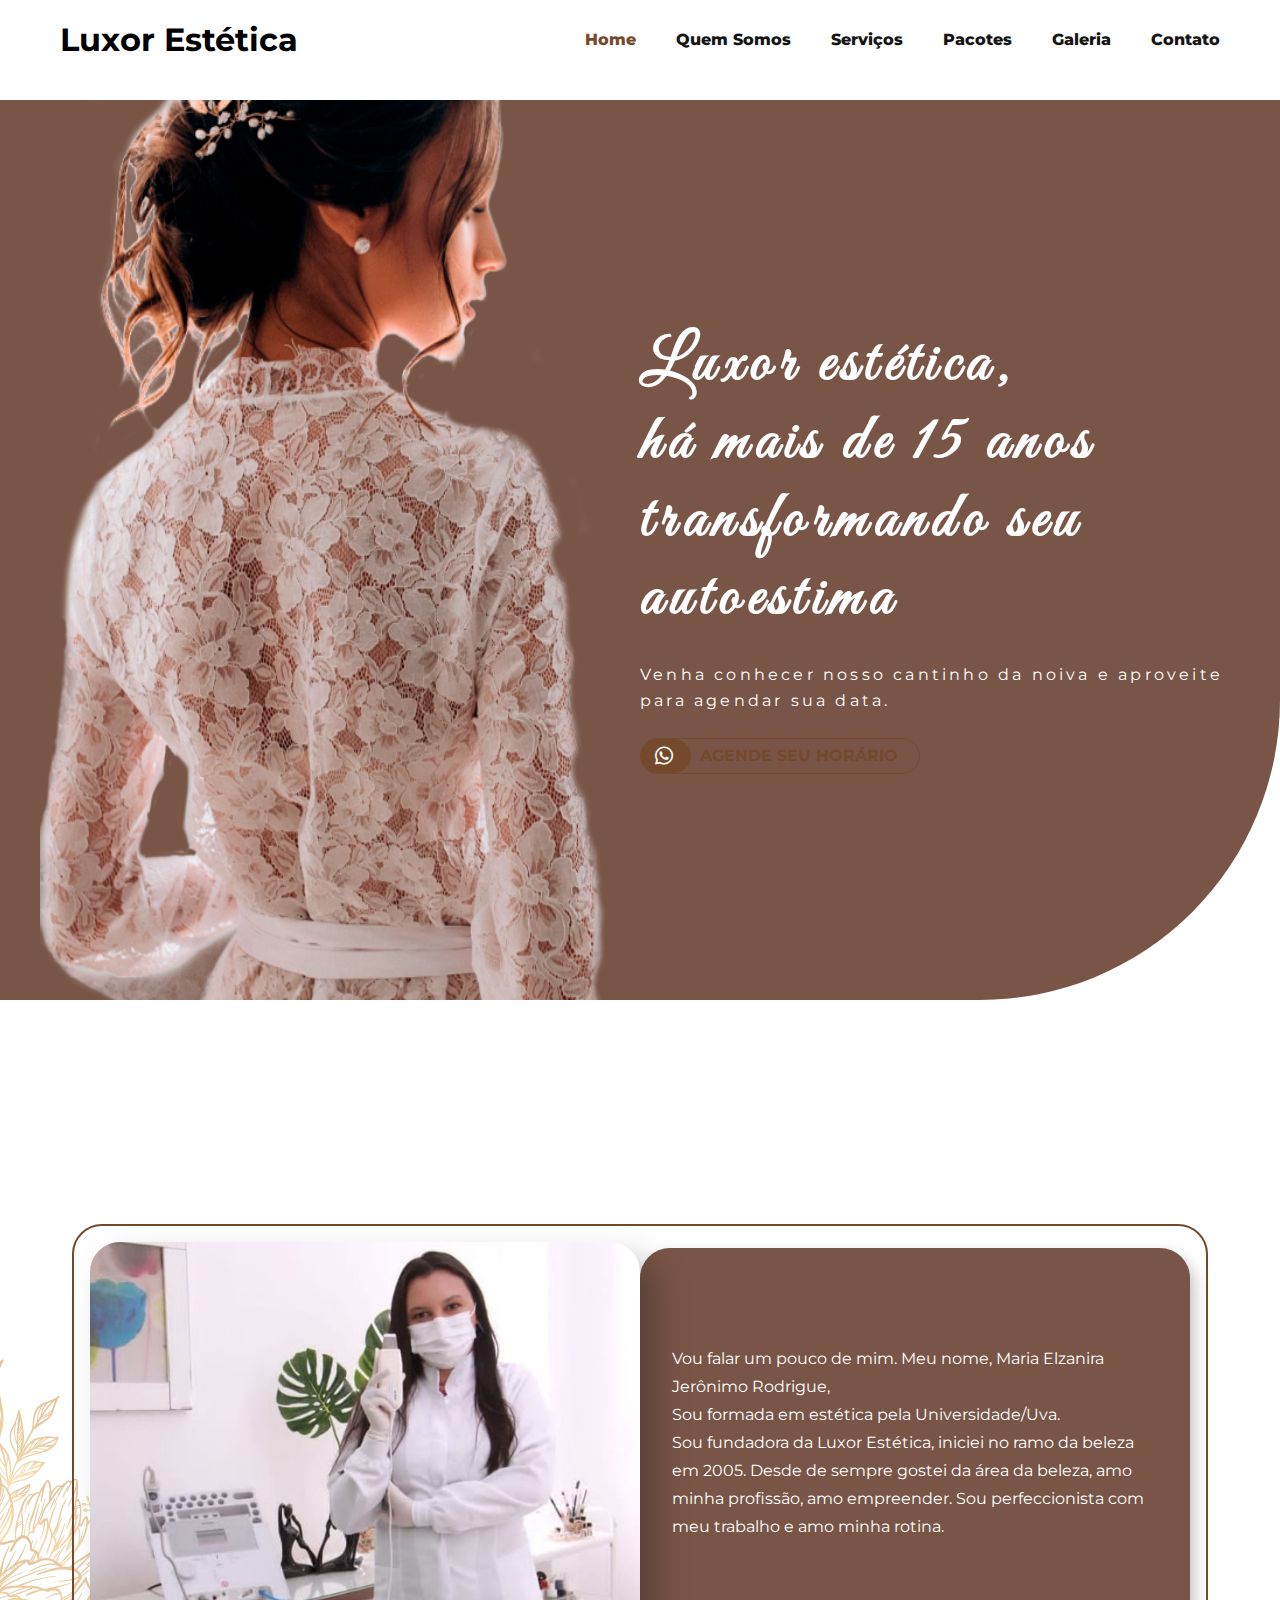
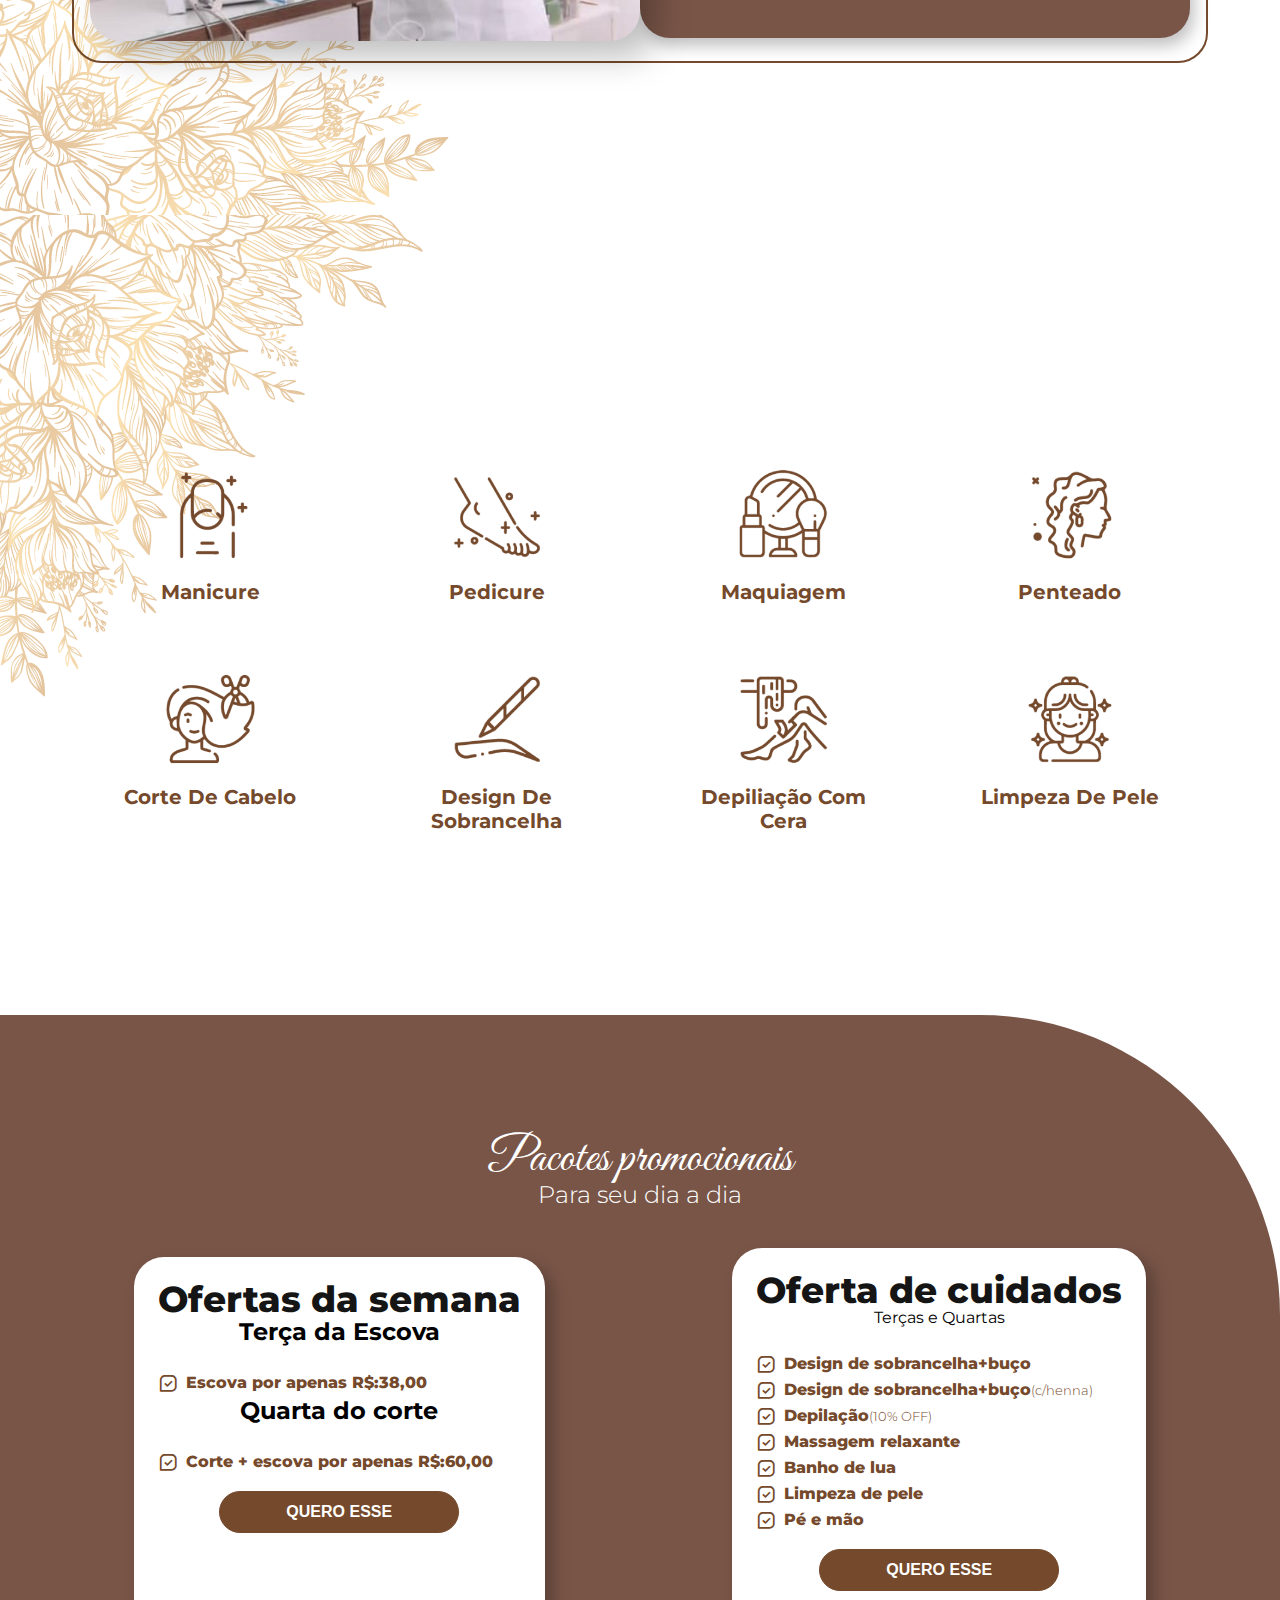
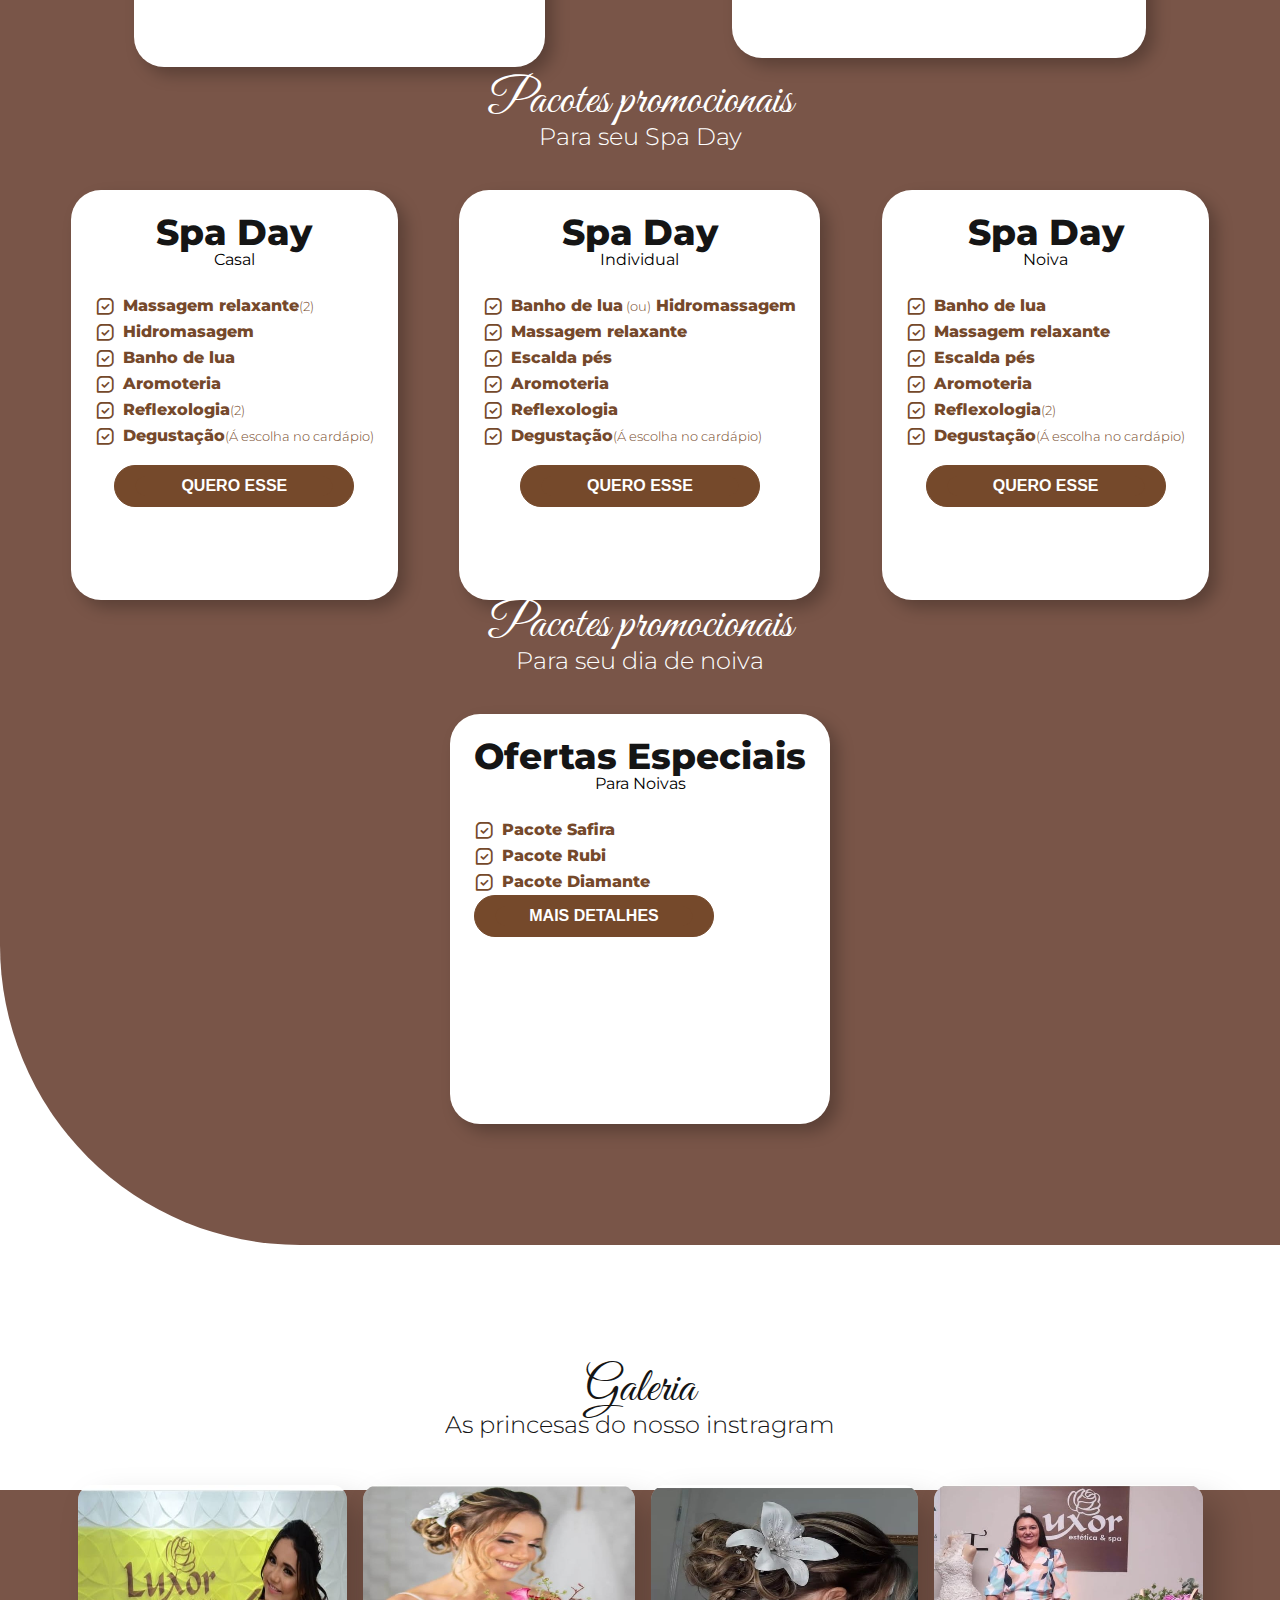
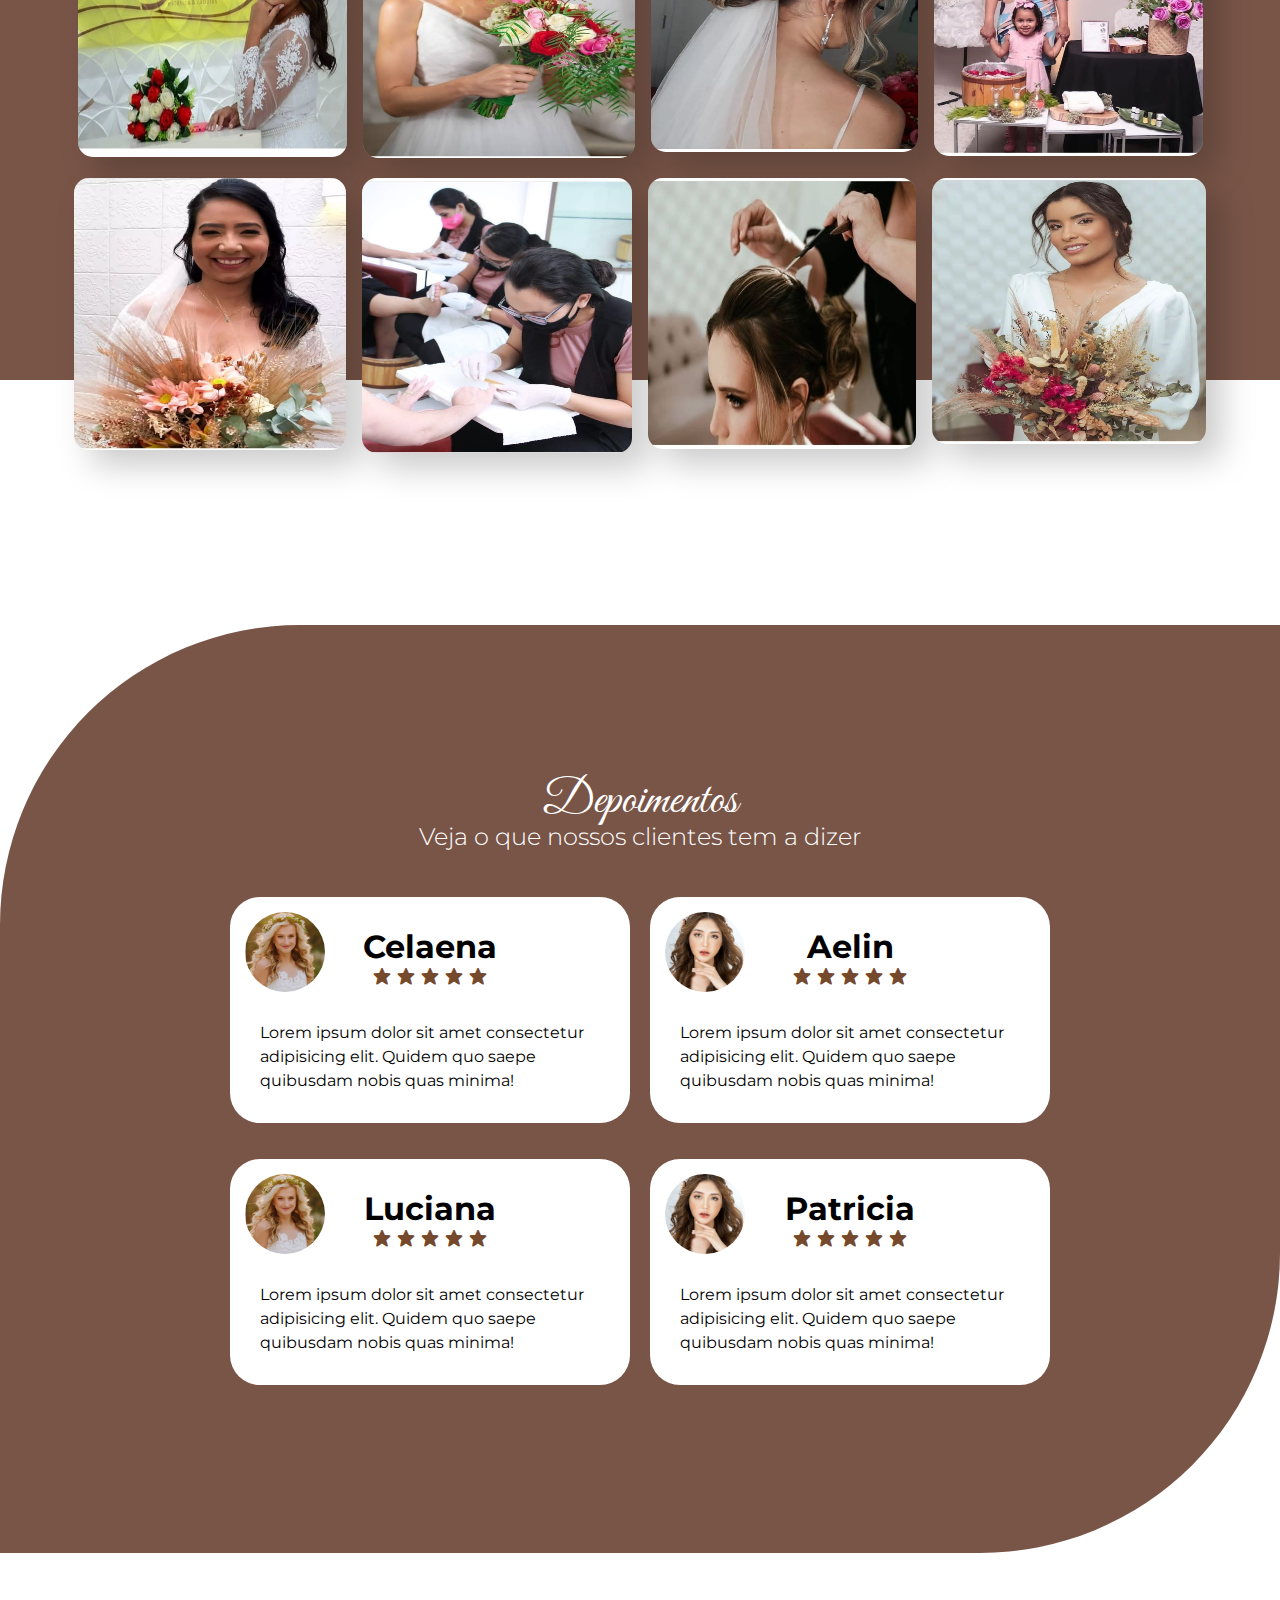
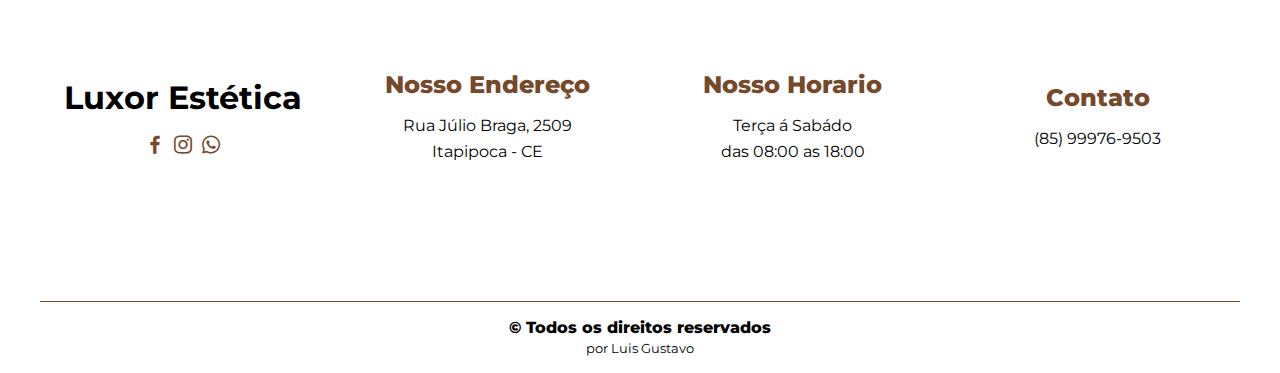
==== index.html @ d0092b7d "alteracoes 31/10 manha" ====
<!DOCTYPE html>
<html lang="pt-br">

<head>
    <meta charset="UTF-8">
    <meta http-equiv="X-UA-Compatible" content="IE=edge">
    <meta name="viewport" content="width=device-width, initial-scale=1.0">
    <title>Studio Luxor</title>
    <link rel="shortcut icon" href="assests/img/favicon.png" type="image/x-icon">
    <!-- icon -->
    <link href='https://unpkg.com/boxicons@2.0.9/css/boxicons.min.css' rel='stylesheet'>
    <!-- estilo css -->
    <link rel="stylesheet" href="assests/css/style.css">
</head>

<body>
    <header class="l-header" id="header">
        <div class="navbar container flex">
            <div class="brand">
               <!-- <a href="#"><img src="assests/img/logo.svg" alt="Studio Hair"></a> -->
               <h1>Luxor Estética</h1>
            </div>
            <div class="nav" id="nav">
                <ul class="nav__menu">
                    <li class="nav__item"><a href="#" class="nav__link active-link">home</a></li>
                    <li class="nav__item"><a href="#about" class="nav__link">quem somos</a></li>
                    <li class="nav__item"><a href="#services" class="nav__link">serviços</a></li>
                    <li class="nav__item"><a href="#package" class="nav__link">pacotes</a></li>
                    <li class="nav__item"><a href="#gallery" class="nav__link">galeria</a></li>
                    <li class="nav__item"><a href="#contact" class="nav__link">contato</a></li>
                </ul>
            </div>

            <div class="nav__toggle" id="nav-toggle">
                <i class='bx bx-menu'></i>
            </div>
        </div>
    </header>
    <main>
        <section class="hero">
            <div class="container">
                <div class="row">
                    <div class="hero__img">
                        <img src="assests/img/home-img.png" alt="">
                    </div>
                    <div class="hero__content">
                        <h1>Luxor estética,<br><span>há mais de 15 anos transformando seu autoestima</span></h1>
                        <p>Venha conhecer nosso cantinho da noiva e aproveite para agendar sua data.</p>
                        <a href="https://api.whatsapp.com/send/?phone=558899769503&text=Ol%C3%A1%2C+gostaria+de+agendar+o+meu+momento+Luxor%21&type=phone_number&app_absent=0" target="_blank" class="btn btn__outline"><i class='bx bxl-whatsapp'></i>agende seu horário</a>
                    </div>
                </div>
            </div>
        </section>
        <section class="about section" id="about">
            <div class="container">
                <div class="row">
                    <div class="section__title">
                        <h1>Nossa história</h1>
                        <span>Studio Luxor Estética</span>
                    </div>
                    <div class="about__detail">
                        <div class="about__detail__content">
                            <div class="about__img">
                                <img src="/WhatsApp Image 2023-10-27 at 11.14.20.jpeg" alt="">
                            </div>
                            <div class="about__descripion">
                                <p>Vou falar um pouco de mim. Meu nome, Maria Elzanira Jerônimo Rodrigue,</p>
                                <p>Sou formada em estética pela Universidade/Uva.</p>
                                <p>Sou fundadora da Luxor Estética, iniciei no ramo da beleza em 2005. Desde de sempre gostei da área da beleza, amo minha profissão, amo empreender. Sou perfeccionista com meu trabalho e amo minha rotina.</p>
                                <p></p>
                            </div>
                        </div>
                    </div>
                </div>
            </div>
        </section>
        <section class="services section" id="services">
            <div class="services__content">
                <div class="row">
                    <div class="section__title" id="section_tittli">
                        <h1>Serviços</h1>
                        <span>Que realziamos</span>
                    </div>
                </div>
                <div class="services__content__descripion grid container">
                    <div class="box">
                        <div class="inner">
                            <img src="assests/img/servicos/manicure.png" alt="">
                            <p>manicure</p>
                            
                        </div>
                    </div>
                    <div class="box">
                        <div class="inner">
                            <img src="assests/img/servicos/pedicure.png" alt="">
                            <p>pedicure</p>
                        </div>
                    </div>
                    <div class="box">
                        <div class="inner">
                            <img src="assests/img/servicos/maquiagem.png" alt="">
                            <p>maquiagem</p>
                            
                        </div>
                    </div>
                    <div class="box">
                        <div class="inner">
                            <img src="assests/img/servicos/pentado.png" alt="">
                            <p>penteado</p>
                        </div>
                    </div>
                    <div class="box">
                        <div class="inner">
                            <img src="assests/img/servicos/corte.png" alt="">
                            <p>corte de cabelo</p>
                        </div>
                    </div>
                    <div class="box">
                        <div class="inner">
                            <img src="assests/img/servicos/sobrancelha.png" alt="">
                            <p>design de sobrancelha</p>
                        </div>
                    </div>
                    <div class="box">
                        <div class="inner">
                            <img src="assests/img/servicos/depilacao.png" alt="">
                            <p>depiliação com cera</p>
                        </div>
                    </div>
                    <div class="box">
                        <div class="inner">
                            <img src="assests/img/servicos/limpeza.png" alt="">
                            <p>limpeza de pele</p>
                        </div>
                    </div>
                </div>
            </div>
        </section>
        <section class="package section" id="package">
            <div class="package_-content">
                <div class="row">
                    <div class="section__title">
                        <h1>Pacotes promocionais</h1>
                        <span>Para seu dia a dia</span>
                    </div>
                </div>
                <div class="package__cards row container">
                  

                    <div class="card">
                        <div class="card__title" >
                            <h1>Ofertas da semana</h1>
                            <h2>Terça da Escova</h2>
                        </div>
                        <div class="card__items">
                            <div class="item">
                                <i class='bx bx-message-square-check check__icon' ></i>
                                <p>Escova por apenas R$:38,00 </p>
                                 
                            </div>
                            <div class="card__title" >
                                
                                <h2>Quarta do corte</h2>
                            </div>  
                            <div class="item">
                                <i class='bx bx-message-square-check check__icon' ></i>
                                <p>Corte + escova por apenas R$:60,00 </p>
                                 
                            </div>

                            <button class="btn"><a id="safi" href="https://wa.me/+558899769503?text=Bem%20vinda%20a%20Oferta%20da%20semana,%20gostaria%20de%20agendar%20um%20momento%20com%20a%20Studio%20Luxor" target="_blank">quero esse</a></button> 
                        </div>
                    </div>

                    <div class="card" id="card2">
                        <div class="card__title">
                            <h1>Oferta de cuidados</h1>
                            <span>Terças e Quartas</span>
                        </div>
                        <div class="card__items">
                            <div class="item">
                                <i class='bx bx-message-square-check check__icon' ></i>
                                <p>Design de sobrancelha+buço<span></span></p>
                            </div>
                            <div class="item">
                                <i class='bx bx-message-square-check check__icon' ></i>
                                <p>Design de sobrancelha+buço<span>(c/henna)</span> </p>
                            </div>
                            <div class="item">
                                <i class='bx bx-message-square-check check__icon' ></i>
                                <p>Depilação<span>(10% OFF)</span></p>
                            </div>
                            <div class="item">
                                <i class='bx bx-message-square-check check__icon' ></i>
                                <p>Massagem relaxante<span></span></p>
                            </div>
                            <div class="item">
                                <i class='bx bx-message-square-check check__icon' ></i>
                                <p>Banho de lua<span></span> </p>
                            </div>
                            <div class="item">
                                <i class='bx bx-message-square-check check__icon' ></i>
                                <p>Limpeza de pele<span></span> </p>
                            </div>
                            <div class="item">
                                <i class='bx bx-message-square-check check__icon' ></i>
                                <p>Pé e mão<span></span> </p>
                            </div>
                          
                            <button class="btn"><a id="safi" href="https://wa.me/+558899769503?text=Bem%20vinda%20a%20Oferta%20de%20Cuidados,%20gostaria%20de%20agendar%20um%20momento%20com%20a%20Studio%20Luxor?" target="_blank">quero esse</a></button> 
                        </div>
                    </div>
                    

                   <!-- <div class="card">
                        <div class="card__title">
                            <h1>Safira</h1>
                        </div>
                        <div class="card__items">
                            <div class="item">
                                <i class='bx bx-message-square-check check__icon' ></i>
                                <p>Penteado</p>
                            </div>
                            <div class="item">
                                <i class='bx bx-message-square-check check__icon' ></i>
                                <p>Maquiagem</p>
                            </div>
                            <div class="item">
                                <i class='bx bx-message-square-check check__icon' ></i>
                                <p>Hidromasagem  <span>(Pétalas de rosas)</span></p>
                            </div>
                            <div class="item">
                                <i class='bx bx-message-square-x x__icon' ></i>
                                <p class="not">Escalda pés</p>
                            </div>
                            <div class="item">
                                <i class='bx bx-message-square-x x__icon' ></i>
                                <p class="not">Banho de lua</p>
                            </div>
                            <div class="item">
                                <i class='bx bx-message-square-x x__icon' ></i>
                                <p class="not">Massagem relaxante<span>(pedras de rosas)</span> </p>
                            </div>
                            <div class="item">
                                <i class='bx bx-message-square-x x__icon' ></i>
                                <p class="not">Design de Sobrancelhas</p>
                            </div>
                            <div class="item">
                                <i class='bx bx-message-square-x x__icon' ></i>
                                <p class="not">Depilação completa</p>
                            </div>
                            <div class="item">
                                <i class='bx bx-message-square-x x__icon' ></i>
                                <p class="not">Limpeza de pele</p>
                            </div>
                            <div class="item">
                                <i class='bx bx-message-square-x x__icon' ></i>
                                <p class="not">Mão e pé</p>
                            </div>

                            <button class="btn"><a id="safi" href="
                                https://wa.me/+558899769503?text=Bem%20vinda%20ao%20pacote%20Safira,%20gostaria%20de%20agendar%20um%20momento%20com%20a%20Luxor?" target="_blank">quero esse</a></button> 
                           <a href=""><i>quero ess</i></a> 
                        </div>
                    </div>

                    <div class="card">
                        <div class="card__title">
                            <h1>Rubi</h1>
                        </div>
                        <div class="card__items">
                            <div class="item">
                                <i class='bx bx-message-square-check check__icon' ></i>
                                <p>Penteado</p>
                            </div>
                            <div class="item">
                                <i class='bx bx-message-square-check check__icon' ></i>
                                <p>Maquiagem</p>
                            </div>
                            <div class="item">
                                <i class='bx bx-message-square-check check__icon' ></i>
                                <p>Escalda pés<span></span></p>
                            </div>
                            <div class="item">
                                <i class='bx bx-message-square-check check__icon' ></i>
                                <p>Banho de lua<span></span></p>
                            </div>
                            <div class="item">
                                <i class='bx bx-message-square-check check__icon' ></i>
                                <p>Massagem relaxante <span>(pedras quentes)</span> </p>
                            </div>
                            <div class="item">
                                <i class='bx bx-message-square-check check__icon' ></i>
                                <p>Hidromasagem<span>(Pétalas de rosas)</span></p>
                            </div>
                            <div class="item">
                                <i class='bx bx-message-square-check check__icon' ></i>
                                <p class="item">Design de Sobrancelhas</p>
                            </div>
                            <div class="item">
                                <i class='bx bx-message-square-check check__icon'></i>
                                <p class="item">Depilação completa</p>
                            </div>
                            <div class="item">
                                <i class='bx bx-message-square-x x__icon' ></i>
                                <p class="not">Limpeza de pele</p>
                            </div>
                            <div class="item">
                                <i class='bx bx-message-square-x x__icon' ></i>
                                <p class="not">Mão e pé</p>
                            </div>
                            
                            <button class="btn"><a id="safi" href="
                                https://wa.me/+558899769503?text=Bem%20vinda%20ao%20pacote%20Rubi,%20gostaria%20de%20agendar%20um%20momento%20com%20a%20Luxor?" target="_blank">quero esse</a></button> 
                        </div>
                    </div>

                    <div class="card">
                        <div class="card__title">
                            <h1>Diamante</h1>
                        </div>
                        <div class="card__items">
                            <div class="item">
                                <i class='bx bx-message-square-check check__icon' ></i>
                                <p>Penteado</p>
                            </div>
                            <div class="item">
                                <i class='bx bx-message-square-check check__icon' ></i>
                                <p>Maquiagem</p>
                            </div>
                            <div class="item">
                                <i class='bx bx-message-square-check check__icon' ></i>
                                <p>Escalda pés<span></span></p>
                            </div>
                            <div class="item">
                                <i class='bx bx-message-square-check check__icon' ></i>
                                <p>Mão e pé<span></span></p>
                            </div>
                            <div class="item">
                                <i class='bx bx-message-square-check check__icon' ></i>
                                <p>Banho de lua</p>
                            </div>
                            <div class="item">
                                <i class='bx bx-message-square-check check__icon' ></i>
                                <p class="item">Massagem relaxante <span>(pedras quentes)</span> </p>
                            </div>
                            <div class="item">
                                <i class='bx bx-message-square-check check__icon' ></i>
                                <p class="item">Hidromasagem<span>(Pétalas de rosas)</span></p>
                            </div>
                            <div class="item">
                                <i class='bx bx-message-square-check check__icon' ></i>
                                <p class="item">Design de Sobrancelhas</p>
                            </div>
                            <div class="item">
                                <i class='bx bx-message-square-check check__icon' ></i>
                                <p class="item">Depilação completa</p>
                            </div>
                            <div class="item">
                                <i class='bx bx-message-square-check check__icon' ></i>
                                <p class="item">Limpeza de pele</p>
                            </div>
                            <button class="btn"><a id="safi" href="
                                https://wa.me/+558899769503?text=Bem%20vinda%20ao%20pacote%20Diamante,%20gostaria%20de%20agendar%20um%20momento%20com%20a%20Luxor? " target="_blank">quero esse</a></button> 
                        </div>
                    </div> -->


                  
                </div> 
            </div> 
           
            <div class="package_-content">
                <div class="row">
                    <div class="section__title">
                        <h1>Pacotes promocionais</h1>
                        <span>Para seu Spa Day</span>
                    </div>
                </div>
                <div class="package__cards row container">
                  

                    <div class="card" id="card2">
                        <div class="card__title">
                            <h1>Spa Day</h1>
                            <span>Casal</span>
                        </div>
                        <div class="card__items">
                            <div class="item">
                                <i class='bx bx-message-square-check check__icon' ></i>
                                <p>Massagem relaxante<span>(2)</span></p>
                            </div>
                            <div class="item">
                                <i class='bx bx-message-square-check check__icon' ></i>
                                <p>Hidromasagem<span></span> </p>
                            </div>
                            <div class="item">
                                <i class='bx bx-message-square-check check__icon' ></i>
                                <p>Banho de lua<span></span></p>
                            </div>
                            <div class="item">
                                <i class='bx bx-message-square-check check__icon' ></i>
                                <p>Aromoteria<span></span></p>
                            </div>
                            <div class="item">
                                <i class='bx bx-message-square-check check__icon' ></i>
                                <p>Reflexologia<span>(2)</span> </p>
                            </div>
                            <div class="item">
                                <i class='bx bx-message-square-check check__icon' ></i>
                                <p>Degustação<span>(Á escolha no  cardápio)</span> </p>
                            </div>
                          
                            <button class="btn"><a id="safi" href="
                                https://wa.me/+558899769503?text=Bem%20vinda%20ao%20pacote%20Spa%20Day%20(Casal),%20gostaria%20de%20agendar%20um%20momento%20com%20a%20Luxor?" target="_blank">quero esse</a></button> 
                        </div>
                    </div> 

                    <div class="card" id="card2">
                        <div class="card__title">
                            <h1>Spa Day</h1>
                            <span>Individual</span>
                        </div>
                        <div class="card__items">
                            <div class="item">
                                <i class='bx bx-message-square-check check__icon' ></i>
                                <p>Banho de lua<span> (ou)</span> Hidromassagem</p>
                            </div>
                            <div class="item">
                                <i class='bx bx-message-square-check check__icon' ></i>
                                <p>Massagem relaxante<span></span> </p>
                            </div>
                            <div class="item">
                                <i class='bx bx-message-square-check check__icon' ></i>
                                <p>Escalda pés<span></span></p>
                            </div>
                            <div class="item">
                                <i class='bx bx-message-square-check check__icon' ></i>
                                <p>Aromoteria<span></span></p>
                            </div>
                            <div class="item">
                                <i class='bx bx-message-square-check check__icon' ></i>
                                <p>Reflexologia<span></span> </p>
                            </div>
                            <div class="item">
                                <i class='bx bx-message-square-check check__icon' ></i>
                                <p>Degustação<span>(Á escolha no  cardápio)</span> </p>
                            </div>
                          
                            <button class="btn"><a id="safi" href="
                                https://wa.me/+558899769503?text=Bem%20vinda%20ao%20pacote%20Spa%20Day%20(Individual),%20gostaria%20de%20agendar%20um%20momento%20com%20a%20Luxor?" target="_blank">quero esse</a></button> 
                        </div>
                    </div> 

                    <div class="card" id="card2">
                        <div class="card__title">
                            <h1>Spa Day</h1>
                            <span>Noiva</span>
                        </div>
                        <div class="card__items">
                            <div class="item">
                                <i class='bx bx-message-square-check check__icon' ></i>
                                <p>Banho de lua<span></span></p>
                            </div>
                            <div class="item">
                                <i class='bx bx-message-square-check check__icon' ></i>
                                <p>Massagem relaxante<span></span> </p>
                            </div>
                            <div class="item">
                                <i class='bx bx-message-square-check check__icon' ></i>
                                <p>Escalda pés<span></span></p>
                            </div>
                            <div class="item">
                                <i class='bx bx-message-square-check check__icon' ></i>
                                <p>Aromoteria<span></span></p>
                            </div>
                            <div class="item">
                                <i class='bx bx-message-square-check check__icon' ></i>
                                <p>Reflexologia<span>(2)</span> </p>
                            </div>
                            <div class="item">
                                <i class='bx bx-message-square-check check__icon' ></i>
                                <p>Degustação<span>(Á escolha no  cardápio)</span> </p>
                            </div>
                          
                            <button class="btn"><a id="safi" href="https://wa.me/+558899769503?text=Bem%20vinda%20ao%20pacote%20Spa%20Day%20(Individual),%20gostaria%20de%20agendar%20um%20momento%20com%20a%20Luxor?" target="_blank">quero esse</a></button> 
                        </div>
                    </div> 
                  
                </div> 
            </div> 
           
            <div class="package_-content">
                <div class="row">
                    <div class="section__title">
                        <h1>Pacotes promocionais</h1>
                        <span>Para seu dia de noiva</span>
                    </div>
                </div>
                <div class="package__cards row container">
                    <div class="card" id="card2">
                        <div class="card__title">
                            <h1>Ofertas Especiais</h1>
                            <span>Para Noivas</span>
                        </div>
                        <div class="item">
                            <i class='bx bx-message-square-check check__icon' ></i>
                            <p>Pacote Safira</span> </p>
                        </div>
                        <div class="item">
                            <i class='bx bx-message-square-check check__icon' ></i>
                            <p>Pacote Rubi</span> </p>
                        </div>
                        <div class="item">
                            <i class='bx bx-message-square-check check__icon' ></i>
                            <p>Pacote Diamante</span> </p>
                        </div>
                     
                            <button class="btn"><a id="safi" href="https://wa.me/+558899769503?text=Bem%20vinda%20a%20Oferta%20Especial%20para%20seu%20dia%20de%20noiva,%20gostaria%20de%20agendar%20um%20momento%20com%20a%20Studio%20Luxor" target="_blank">Mais detalhes</a></button> 
                        </div>
                    </div> 
                
                


                  
                </div> 
            </div> 
           
        </section>
        
       

        <section class="gallery section" id="gallery">
            <div class="gallery__content">
                <div class="row">
                    <div class="section__title" id="section_titli">
                        <h1>Galeria</h1>
                        <span>As princesas do nosso instragram</span>
                    </div>
                </div>
                <div class="gallery__list__img row container">
                    <div class="gallery__img">
                        <img src="/WhatsApp Image 2023-10-27 at 12.31.58-fotor-20231027124317.png" alt="">
                    </div>
                    <div class="gallery__img">
                        <img src="/WhatsApp Image 2023-10-27 at 12.31.57-fotor-20231027125511.png" alt="">
                    </div>
                    <div class="gallery__img">
                        <img src="/WhatsApp Image 2023-10-27 at 12.31.57 (1)-fotor-20231027125834.png" alt="">
                    </div>
                    <div class="gallery__img">
                        <img src="/WhatsApp Image 2023-10-27 at 12.31.57 (2)-fotor-2023102713329.png" alt="">
                    </div>
                    <div class="gallery__img">
                        <img src="/WhatsApp Image 2023-10-27 at 12.31.56 (1)-fotor-2023102713122.png" alt="">
                    </div>
                    <div class="gallery__img">
                        <img src="/WhatsApp Image 2023-10-27 at 12.31.58-fotor-20231027131456.png" alt="">
                    </div>
                    <div class="gallery__img">
                        <img src="/WhatsApp Image 2023-10-27 at 13.19.08-fotor-2023102713209.png" alt="">
                    </div>
                    <div class="gallery__img">
                        <img src="/WhatsApp Image 2023-10-27 at 13.19.08 (1)-fotor-20231027132323.png" alt="">
                    </div>
                </div>
               <!-- <button class="btn" id="btn2">ver mais</button> -->
            </div>
        </section>
        <section class="testimonials section">
            <div class="testimonials__content">
                <div class="row">
                    <div class="section__title">
                        <h1>Depoimentos</h1>
                        <span>Veja o que nossos clientes tem a dizer</span>
                    </div>
                </div>
                <div class="testimonials__card container grid">
                    <div class="testimonials__item flex">
                        <div class="testimonials__img">
                            <img src="assests/img/depoimentos/depoimento-1.png" alt="">
                        </div>
                        <div class="testimonials__box">
                            <div class="testimonials__name">
                                <h1>Celaena</h1>
                                <i class='bx bxs-star star__icon' ></i>
                                <i class='bx bxs-star star__icon' ></i>
                                <i class='bx bxs-star star__icon' ></i>
                                <i class='bx bxs-star star__icon' ></i>
                                <i class='bx bxs-star star__icon' ></i>
                            </div>
                            <div class="testimonials__descripition">
                                <p>Lorem ipsum dolor sit amet consectetur adipisicing elit. 
                                    Quidem quo saepe quibusdam nobis quas minima!</p>
                            </div>
                        </div>
                    </div>
                    <div class="testimonials__item flex">
                        <div class="testimonials__img">
                            <img src="assests/img/depoimentos/depoimento-2.png" alt="">
                        </div>
                        <div class="testimonials__box">
                            <div class="testimonials__name">
                                <h1>Aelin</h1>
                                <i class='bx bxs-star star__icon' ></i>
                                <i class='bx bxs-star star__icon' ></i>
                                <i class='bx bxs-star star__icon' ></i>
                                <i class='bx bxs-star star__icon' ></i>
                                <i class='bx bxs-star star__icon' ></i>
                            </div>
                            <div class="testimonials__descripition">
                                <p>Lorem ipsum dolor sit amet consectetur adipisicing elit. 
                                    Quidem quo saepe quibusdam nobis quas minima!</p>
                            </div>
                        </div>
                    </div>
                    <div class="testimonials__item flex">
                        <div class="testimonials__img">
                            <img src="assests/img/depoimentos/depoimento-1.png" alt="">
                        </div>
                        <div class="testimonials__box">
                            <div class="testimonials__name">
                                <h1>Luciana</h1>
                                <i class='bx bxs-star star__icon' ></i>
                                <i class='bx bxs-star star__icon' ></i>
                                <i class='bx bxs-star star__icon' ></i>
                                <i class='bx bxs-star star__icon' ></i>
                                <i class='bx bxs-star star__icon' ></i>
                            </div>
                            <div class="testimonials__descripition">
                                <p>Lorem ipsum dolor sit amet consectetur adipisicing elit. 
                                    Quidem quo saepe quibusdam nobis quas minima!</p>
                            </div>
                        </div>
                    </div>
                    <div class="testimonials__item flex">
                        <div class="testimonials__img">
                            <img src="assests/img/depoimentos/depoimento-2.png" alt="">
                        </div>
                        <div class="testimonials__box">
                            <div class="testimonials__name">
                                <h1>Patricia</h1>
                                <i class='bx bxs-star star__icon' ></i>
                                <i class='bx bxs-star star__icon' ></i>
                                <i class='bx bxs-star star__icon' ></i>
                                <i class='bx bxs-star star__icon' ></i>
                                <i class='bx bxs-star star__icon' ></i>
                            </div>
                            <div class="testimonials__descripition">
                                <p>Lorem ipsum dolor sit amet consectetur adipisicing elit. 
                                    Quidem quo saepe quibusdam nobis quas minima!</p>
                            </div>
                        </div>
                    </div>
                </div>
            </div>
        </section>
    </main>
    <footer class="footer" id="contact">
        <div class="footer__list section container grid">
            <div class="footer__data">
                <h1>Luxor Estética</h1>
                <div class="footer__data-social">
                    <a href="https://www.facebook.com/elzanira.rodrigues" target="_blank"><i class='bx bxl-facebook social__icon'></i></a>
                    <a href="https://www.instagram.com/salaoluxor/" target="_blank"><i class='bx bxl-instagram social__icon' ></i></a>
                    <a href="https://l.instagram.com/?u=https%3A%2F%2Fwa.me%2F558899769503%3Ftext%3DOl%25C3%25A1%252C%2Bgostaria%2Bde%2Bagendar%2Bo%2Bmeu%2Bmomento%2BLuxor%2521&e=AT1gSHPn1bQ2TKbi7axw3VnBZoF2UJhzZTctBdk3h2pEEYRTGBrpOtdf78_4Bc-akv0YptJg_R59zJ-vO9WM85ZX8FRInSdqq3kpeA&s=1" target="_blank"><i class='bx bxl-whatsapp social__icon' ></i></a>
                </div>
            </div>
            <div class="footer__data">
                <h2>nosso endereço</h2>
                <p>Rua Júlio Braga, 2509<br> Itapipoca - CE</p>
            </div>
            <div class="footer__data">
                <h2>nosso horario</h2>
                <p>Terça á Sabádo<br>das 08:00 as 18:00</p>
            </div>
            <div class="footer__data">
                <h2>Contato</h2>
                <p>(85) 99976-9503</p>
                
            </div>
        </div>
        <div class="copy">
            <p>&copy Todos os direitos reservados</p>
            <span>por Luis Gustavo</span>
        </div>
    </footer>
    <!-- javascript -->
    <script src="assests/js/style.js"></script>
</body>

</html>
---- assests/css/style.css ----
/* font */
@import url('https://fonts.googleapis.com/css2?family=Great+Vibes&family=Montserrat:wght@300;400;700;800&display=swap');
/*---------------VARIABLES CSS-------------------*/
:root {
    --header-height: 6.25rem;

    /*---------------COLLORS -------------------*/
    --main-color: #f7e6df;
    --first-color: #75492b;
    --second-color: #dfd6a7;
    --white-color: #ffffff;
    --black-color: #151515;

    /*---------------FONT  AND TYPOGRAPHY-------------------*/
    --font-cursive: 'Great Vibes', cursive;
    --body-font: 'Montserrat', sans-serif;
    --big-font-size: 3rem;
    --h1-font-size: 2.25rem;
    --h2-font-size: 1.5rem;
    --h3-font-size: 1.25rem;
    --normal-font-size: 1rem;
    --small-font-size: 0.813rem;

    /*---------------FONT WEIGHT-------------------*/
    --font-light: 300;
    --font-medium: 400;
    --font-semi-bold: 700;
    --font-bold: 800;

    /*---------------MARGINS-------------------*/
    --mb-05: 0.5rem;
    --mb-1: 1rem;
    --mb-1-5: 1.5rem;
    --mb-2: 2rem;
    --mb-2-5: 2.5rem;
    --mb-3: 3rem;

    /*---------------Z INDEXS-------------------*/
    --Z-fixed: 100;
    --z-tooltip: 10;
    --z_negative: -1;
}
/* base */
*, ::after, ::before{
    margin: 0;
    padding: 0;
    box-sizing: border-box;
}
html{
    scroll-behavior: smooth;
}
body{
    background-color: var(--white-color);
    font-size: var(--normal-font-size);
    font-family: var(--body-font);
    overflow-x: hidden;
}
ul{
    list-style: none;
}
a{
    text-decoration: none;
}
#safi{
    width: 240px;
    display: flex;
    align-items: center;
    justify-content: center;
    text-align: center;
    background-color: var(--first-color);
    color: var(--white-color);
    border: 1px solid var(--first-color);
    border-radius: 35px;
    font-size: var(--normal-font-size);
    font-weight: var(--font-semi-bold);
    text-transform: uppercase;
    line-height: var(--normal-font-size);
    padding: 1px 20px;
    outline: none;
    cursor: pointer;
    transition: all 400ms ease;
}
.container{
    max-width: 1200px;
    margin: 0 auto;
}
.row{
    display: flex;
    flex-wrap: wrap;
    
}
.section{
    padding: calc(var(--header-height) + 20px) 0;
}
.grid{
    display: grid;
    gap: 20px;
}
.flex{
    display: flex;
    align-items: center;
    justify-content: center;
}
.section__title{
    margin: 0 auto;
    text-align: center;
    color: white;
}
.section__title h1{
    font-family: var(--font-cursive);
    font-size: var(--big-font-size);
    font-weight: var(--font-medium);
    line-height: var(--big-font-size);
    /*color: var(--first-color);*/
    color: (0.47,0.33,0.28,1);
}
.section__title span{
    font-weight: var(--font-light);
    font-size: var(--h2-font-size);
    line-height: var(--h2-font-size);
    /*color: var(--black-color);*/
    color: (0.47,0.33,0.28,1);
}
#section_titli h1{
    color: var(--black-color); 
}
#section_titli span{
    color: var(--black-color); 
}

#section_servi h1{  
    color: var(--black-color); 
}
/* BUTTON */
.btn{
    width: 240px;
    display: flex;
    align-items: center;
    justify-content: center;
    text-align: center;
    background-color: var(--first-color);
    color: var(--white-color);
    border: 1px solid var(--first-color);
    border-radius: 50px;
    font-size: var(--normal-font-size);
    font-weight: var(--font-semi-bold);
    text-transform: uppercase;
    line-height: var(--normal-font-size);
    padding: 10px 20px;
    outline: none;
    cursor: pointer;
    transition: all 400ms ease;
}
.btn:hover{
    background-color: transparent;
    color: var(--first-color);
}
.btn__outline{
    width: 280px;
    background-color: transparent;
    color: var(--first-color);
    padding: 5px 10px 5px 0;
    transition: all 400ms ease-in-out;
    position: relative;
}
.btn__outline::before{
    content: "";
    position: absolute;
    top: 0;
    left: 0;
    width: 18%;
    height: 100%;
    background-color: var(--first-color);
    border: 1px solid var(--first-color);
    border-radius: 50px;
    transition:  all 400ms ease-in-out;
}
.btn__outline i{
    margin-right: var(--mb-1-5);
    font-size: var(--h2-font-size);
    color: var(--white-color);
    z-index: var(--z-tooltip);
}
.btn__outline:hover::before{
    width: 100%;
    z-index: var(--z_negative);
}
.btn__outline:hover{
    color: var(--white-color);
    z-index: var(--z-tooltip);
}
/* NAV */
.l-header{
    width: 100%;
    height: var(--header-height);
    background-color: rgba(255, 255, 255, 0.4);
    /* position: fixed; */
    /* top: 0; */
    /* left: 0; */
    /* z-index: 999999; */
    transition: all 400ms ease;
}
.navbar{
    justify-content: space-between;
    padding: 20px;
}
.nav__toggle{
    font-size: var(--h1-font-size);
    padding: 5px 5px 0;
    border: 2px solid transparent;
    cursor: pointer;
    z-index: var(--Z-fixed);
}
.nav__toggle:hover{
    color: var(--first-color);
    border: 2px solid var(--first-color);
}
/* MEDIA QUERY NAVBAR */
@media (max-width: 960px){
    .nav{
      /*  position: fixed;
        top: 0;
        right: 0;
        width: 0;
        height: 100vh;
        background-color: var(--main-color);
        font-size: var(--h2-font-size);
        text-align: center;
        text-transform: capitalize;
        padding-top: var(--header-height);
        transition: all 400ms ease-in-out;
        justify-content: space-around;*/
        position: fixed;
        top: 0;
        left: 0;
        width: 100vw;
        height: 100vh;
        background: #a5c;
        clip-path: circle(100px at 90% -15%);
        transition: 1s ease-out;
    
        flex-direction: column;
        justify-content: space-around;
        align-items: center;
        gap: 0;
    
        pointer-events: none;
    }
    .nav__item{
        padding: 15px 0;
    }
    .show-menu{
        width: 60%;
    }
}
.nav__link{
    font-weight: var(--font-bold);
    color: var(--black-color);
    position: relative;
    transition: all 400ms ease;
}
.nav__link::before{
    content: "";
    position: absolute;
    width: 0;
    height: 2px;
    left: 0;
    bottom: 0;
    background-color: var(--first-color);
    transition: all 400ms ease-in-out;
}
.nav__link:hover::before{
    width: 100%;
}
.nav__link:hover,
.nav__link.active-link{
    color: var(--first-color);
}
.scroll-header{
    background-color: var(--white-color);
}
/* HERO */
.hero{
    width: 100%;
    height: 100vh;
    /*background-color: var(--main-color);*/
    background-color: rgba(121, 85, 72, 1);
    border-radius: 0 0 300px 0;
}
.hero .hero__img{
    display: none;
}
.hero .hero__content{
    width: 100%;
    height: 100vh;
    display: flex;
    flex-direction: column;
    align-items: center;
    justify-content: center;
    
}
.hero__content h1{
    font-family: var(--font-cursive);
    font-size: var(--big-font-size);
    line-height: calc(var(--big-font-size) + 30px);
    letter-spacing: 0.1em;
    /*color: var(--first-color);*/
    color: white;
    margin-bottom: var(--mb-1-5);
}
.hero__content p{
    font-weight: var(--font-medium);
    text-align: center;
    line-height: calc(var(--normal-font-size) + 10px);
    padding: 0 3rem;
    letter-spacing: 0.2em;
    /*color: var(--black-color);*/
    color: white;
    margin-bottom: var(--mb-1-5);
}
/* ABOUT */
.about{
    width: 100%;
    background-image: url(../img/arabesco-left-bottom.svg);
    background-repeat: no-repeat;
    background-position: bottom left;
    z-index: var(--z_negative);
}
.about__detail{
    width: 100%;
    padding: 2rem;
}
.about__detail__content{
    border: 2px solid var(--first-color);
    border-radius: 30px;
    padding: 1rem;
}
.about__img img{
    width: 100%;
    border-radius: 30px;
    filter: drop-shadow(16px 16px 16px rgba(0,0,0,0.25));
}
.about__descripion{
    position: relative;
    padding: 2rem;
}
.about__descripion::before{
    content: "";
    position: absolute;
    width: 100%;
    height: 110%;
    top: -10%;
    left: 0;
   /* background: var(--main-color);*/
    background-color: rgba(121, 85, 72, 1);
    border-radius: 30px;
    box-shadow:  4px 8px 16px rgba(0,0,0,0.25);
    z-index: var(--z_negative);
    
}
.about__descripion p{
    font-weight: var(--font-medium);
    line-height: calc(var(--normal-font-size) + 12px);
    /*color: var(--black-color);*/
    color: white;
}
/* SERVICES */
.services{
    width: 100%;
    background-image: url(../img/arabesco-left-top.svg);
    background-repeat: no-repeat;
    background-position: top left;
    z-index: var(--z_negative);
}
.services__content__descripion{
    width: 100%;
    padding: 2rem;
    text-align: center;
    grid-template-columns: repeat(2, 1fr);
    gap: 10px;
}
.services__content__descripion .box{
    padding: 20px;
}
.services__content__descripion .box .inner img{
    width: 90px;
    margin-bottom: var(--mb-1);
}
.services__content__descripion .box .inner{
    font-size: var(--h3-font-size);
    font-weight: var(--font-semi-bold);
    text-transform: capitalize;
    color: var(--first-color);
    padding: 10px;
    position: relative;
}
.services__content__descripion .box .inner::before,
.services__content__descripion .box .inner::after{
    content: "";
    width: 0;
    height: 0;
    position: absolute;
    transition: all 0.8s ease;
}
.services__content__descripion .box .inner::before{
    bottom: 0;
    left: 0;
    border-bottom: 3px solid transparent;
    border-left: 3px solid transparent;
}
.services__content__descripion .box .inner::after{
    top: 0;
    right: 0;
    border-top: 3px solid transparent;
    border-right: 3px solid transparent;
}
.services__content__descripion .box:hover .inner::before,
.services__content__descripion .box:hover .inner::after{
    border-color: var(--first-color);
    width: 100%;
    height: 100%;
}
/*PACKAGE */
.package{
    width: 100%;
    /*background-color: var(--main-color);*/
    background-color: rgba(121, 85, 72, 1);
    border-radius: 0 300px;
}
.package__cards{
    margin-top: var(--mb-2-5);
}
.card{
    height: 410px;
    background-color: var(--white-color);
    box-shadow: 8px 8px 16px rgba(0,0,0,0.25);
    border-radius: 30px;
    padding: 1.5rem;
    margin: 10px auto;
    transition: all 400ms ease-in-out;
}
#card2{
    margin: 1px auto;
}
.card:hover{
    transform: scale(1.1);
}
.card__title{
    text-align: center;
    margin-bottom: var(--mb-1-5);
}
.card__title h1{
    font-weight: var(--font-bold);
    font-size: var(--h1-font-size);
    line-height: var(--h1-font-size);
    color: var(--black-color);
}
#card__titli h2{
    text-align: center;
    
}
.card__items{
    margin-bottom: var(--mb-1);
}
.item{
    display: flex;
    align-items: center;
}
.item p{
    font-weight: var(--font-bold);
    line-height: calc(var(--normal-font-size) + 10px);
    color: var(--first-color);
    margin-left: var(--mb-05);
}
.item p span{
    font-size: var(--small-font-size);
    font-weight: var(--font-light);
}
.item .x__icon, .item .check__icon{
    font-size: var(--h3-font-size);
}
.item .x__icon, .item .not{
    color: var(--second-color);
}
.item .check__icon{
    color: var(--first-color);
}
.card__items button{
    margin: 0 auto;
    margin-top: var(--mb-1);
}
/* GALLERY */
.gallery{
    width: 100%;
    position: relative;
}
.gallery::before{
    content: "";
    width: 100%;
    height: 60%;
    /*background-color: var(--main-color);*/
    background-color: rgba(121, 85, 72, 1);
    position: absolute;
    top: 20%;
    left: 0;
    z-index: var(--z_negative);
}
.gallery__list__img{
    width: 100%;
    justify-content: center;
    margin: var(--mb-2-5) auto;
    position: relative;
    
}
.gallery__img img{
    margin: var(--mb-05);
    background-color: rgba(255, 255, 255, 0.4);
    filter: drop-shadow(16px 16px 16px rgba(0,0,0,0.2));
    border-radius: 15px;
}
.gallery__img img:hover{
    transform: scale(1.1);
}
.gallery__content button{
    margin: 0 auto;
}
/* TESTIMONIALS */
.testimonials{
    /*background-color: var(--main-color);*/
    background-color: rgba(121, 85, 72, 1);
    border-radius: 300px 0;
}
.testimonials__content{
    padding: 2rem;
}
.testimonials__card{
    width: 420px;
    margin-top: var(--mb-3);
    grid-template-columns: 1fr;
}
.testimonials__item{
    flex-direction: column;
    margin-bottom: var(--mb-1);
    position: relative;
}
.testimonials__item::after{
    content: "";
    width: 100%;
    height: 100%;
    position: absolute;
    bottom: 0;
    left: 0;
    /*background-color: var(--second-color);*/
    background-color: white;
    border-radius: 30px;
}
.testimonials__img img{
    width: 80px;
    height: 80px;
    object-fit: cover;
    border-radius: 50%;
    position: absolute;
    top: 15px;
    left: 15px;
    transition: all 0.8s ease;
    z-index: var(--Z-fixed);
}
.testimonials__item:hover .testimonials__img img{
    transform: translateX(300px) rotate(360deg);
}
.testimonials__box{
    position: relative;
    padding: 30px;
    z-index: var(--z-tooltip);
    
}
.testimonials__name{
    margin-bottom: var(--mb-1);
    text-align: center;
}
.testimonials__name h2{
    font-weight: var(--font-medium);
    font-size: var(--h2-font-size);
    line-height: var(--h2-font-size);
    margin-bottom: var(--mb-05);
}
.testimonials__name .star__icon{
    color: var(--first-color);
    font-size: var(--h3-font-size);
}
.testimonials__descripition p{
    line-height: var(--h2-font-size);
    margin-top: var(--mb-2);
}
/* FOOTER */
.footer__list{
    grid-template-columns: repeat(2, 1fr);
    justify-content: space-around;
    align-items: center;
    border-bottom: 1px solid var(--first-color);
}
.footer__data-social .social__icon{
    color: var(--first-color);
    font-size: var(--h2-font-size);
}
.footer__data-social .social__icon:hover{
    border-bottom: 1px solid var(--first-color);
}
.footer__data{
    text-align: center;
    margin-bottom: var(--mb-1);
}
.footer__data-social{
    margin-top: var(--mb-1);
}
.footer__data h2{
    font-weight: var(--font-bold);
    font-size: var(--h2-font-size);
    line-height: var(--h2-font-size);
    color: var(--first-color);
    margin-bottom: var(--mb-1);
    text-transform: capitalize;
}
.footer__data p{
    font-weight: var(--font-medium);
    line-height: calc(var(--normal-font-size) + 10px);
    text-align: center;
}
.footer .copy{
    text-align: center;
    padding: 1rem 0;
}
.footer .copy p{
    font-weight: var(--font-bold);
    line-height: var(--h3-font-size);
}
.footer .copy span{
    font-size: var(--small-font-size);
    line-height: var(--small-font-size);
}
/* MEDIA QUERY */
@media (min-width: 660px){
    .services__content__descripion{
        grid-template-columns: repeat(3, 1fr);
    }
}
/* MEDIA QUERY */
@media (min-width: 860px){
    .about__detail__content{
        display: grid;
        grid-template-columns: repeat(2, 1fr);
        align-items: center;
        z-index: var(--z-tooltip);
    }
    .about__descripion::before{
        height: 120%;
        top: -10%;
    }
    .services__content__descripion{
        grid-template-columns: repeat(4, 1fr);
    }
    .gallery::before{
        height: 50%;
        top: 25%;
    }
    .testimonials__card{
        width: 820px;
        grid-template-columns: repeat(2, 1fr);
    }
    .testimonials__item:hover .testimonials__img img{
        transform: translateX(300px) rotate(360deg);
    }
}
@media (min-width: 960px){
    .nav__menu{
        display: flex;
        align-items: center;
        padding: 0;
    }
    .nav__item:not(:last-child){
        margin-right: var(--mb-2-5);
    }
    .nav__link{
        font-size: var(--normal-font-size);
        font-weight: var(--font-bold);
        text-transform: capitalize;
        color: var(--black-color);
        transition: all 400ms ease;
        position: relative;
    }
    .nav__toggle{
        display: none;
    }
    .hero .hero__img{
        display: block;
    }
    .hero .hero__img, .hero .hero__content{
        width: 50%;
        height: 100vh;
    }
    .hero .hero__img img{
        max-width: 100%;
        height: 100%;
    }
    .hero .hero__content,
    .hero .hero__content p{
        align-items: flex-start;
        text-align: left;
        padding: 0;
    }
    .hero .hero__content h1{
        font-size: 4rem;
    }
    .footer__list{
        grid-template-columns: repeat(4, 1fr);
    }
}
@media (min-width: 1100px){
    .about__descripion::before{
        height: 150%;
        top: -25%;
    }
}
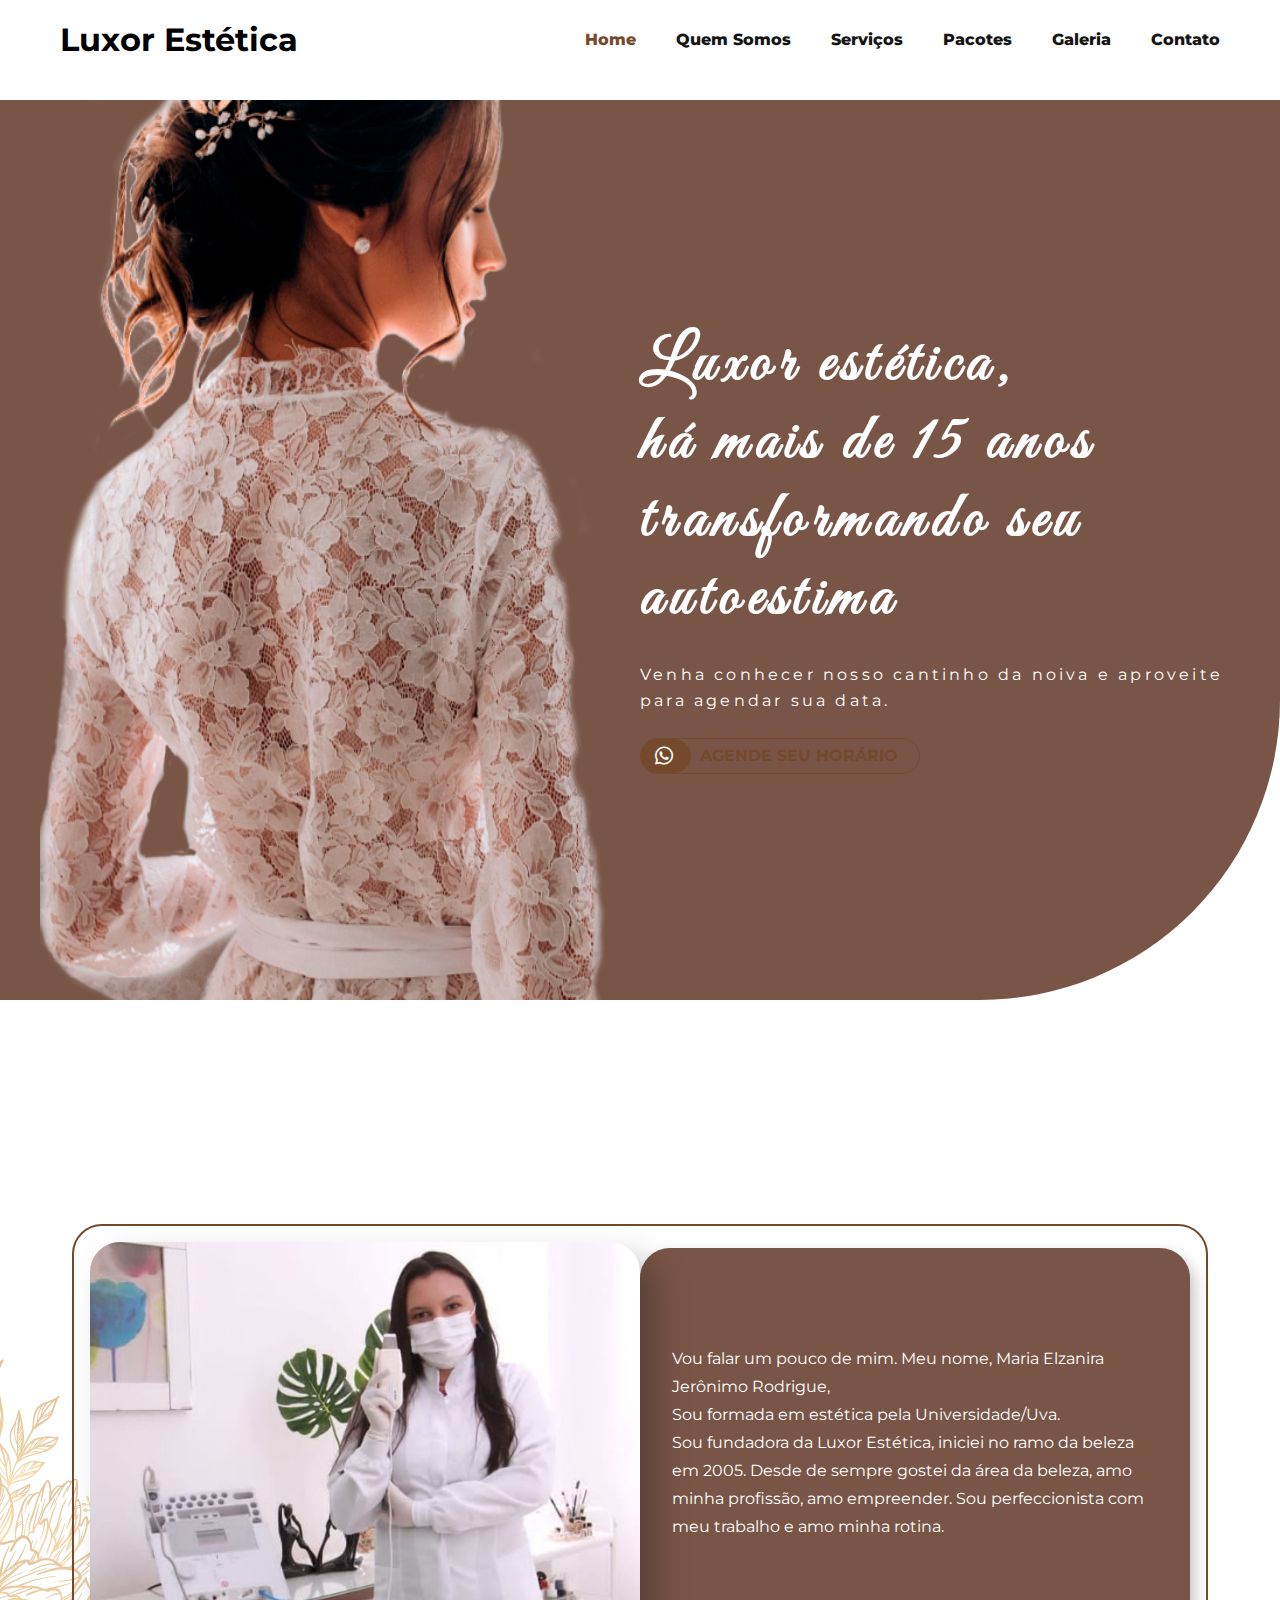
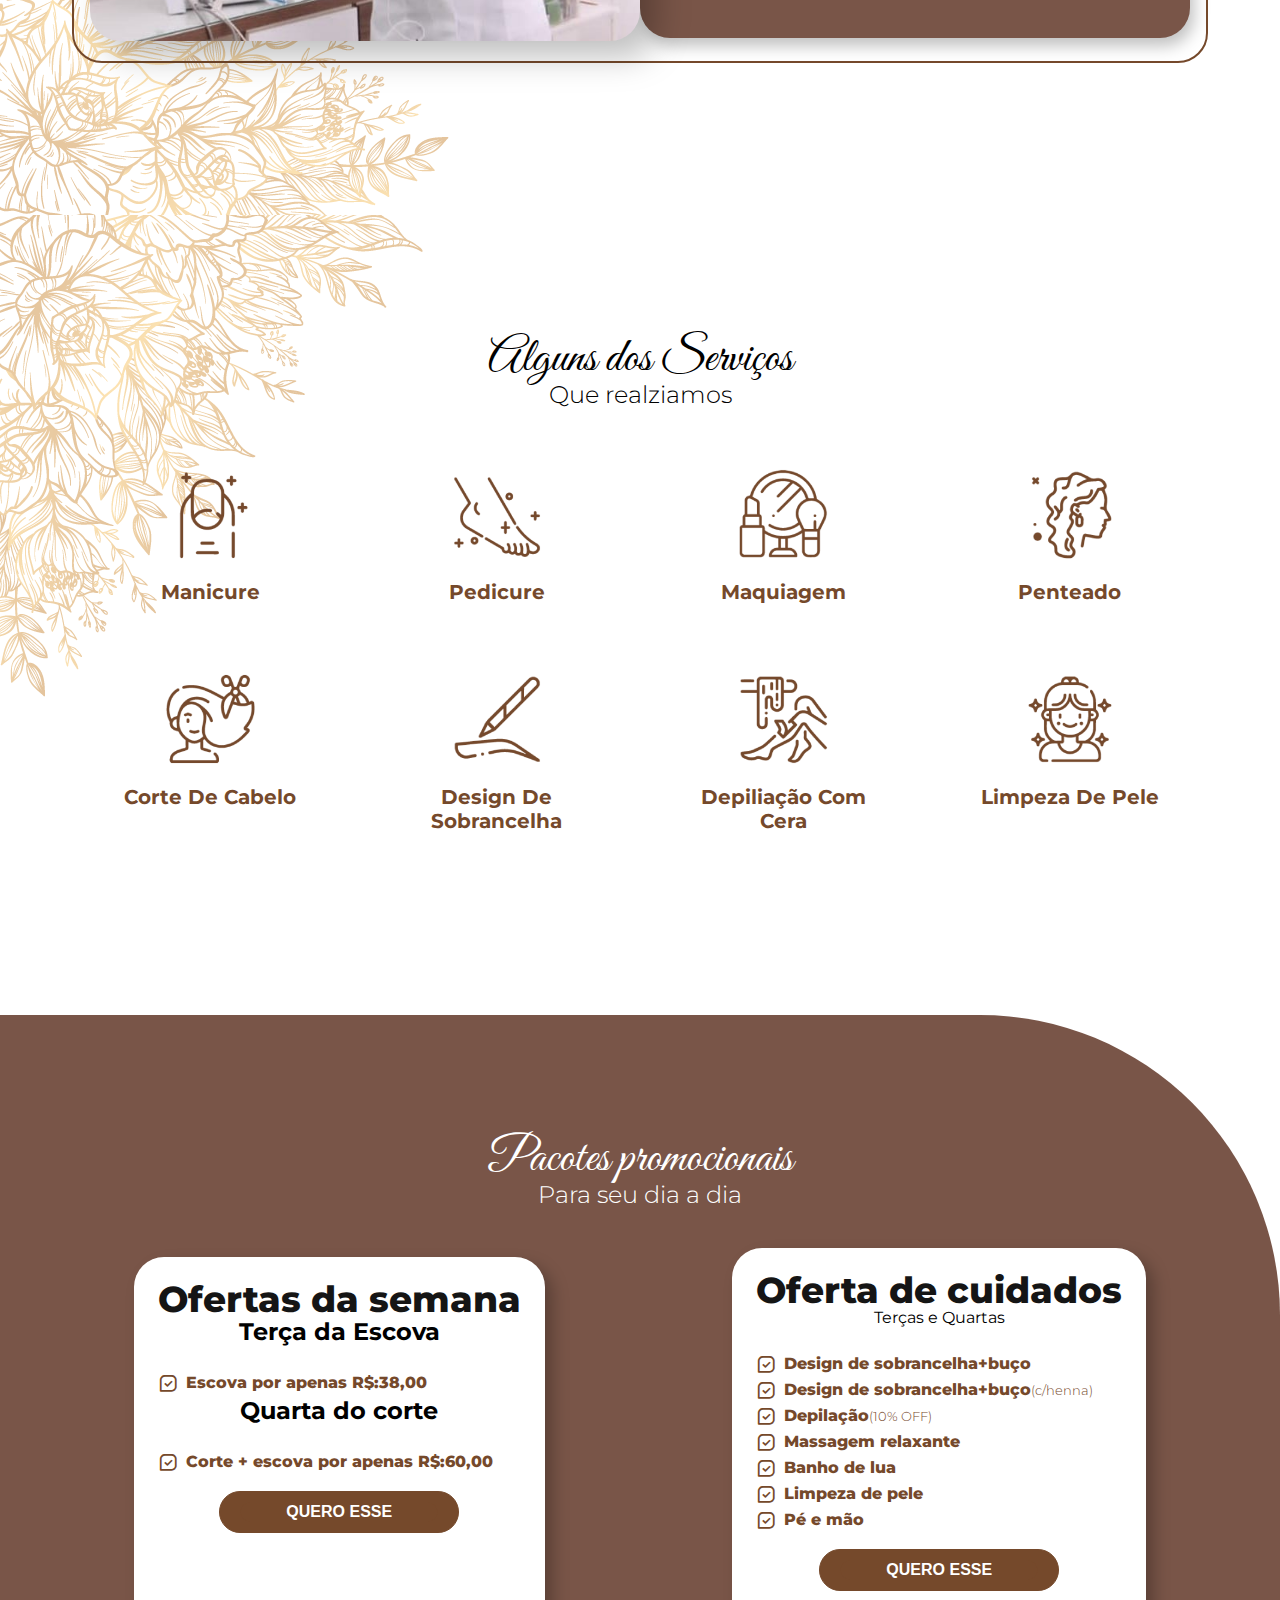
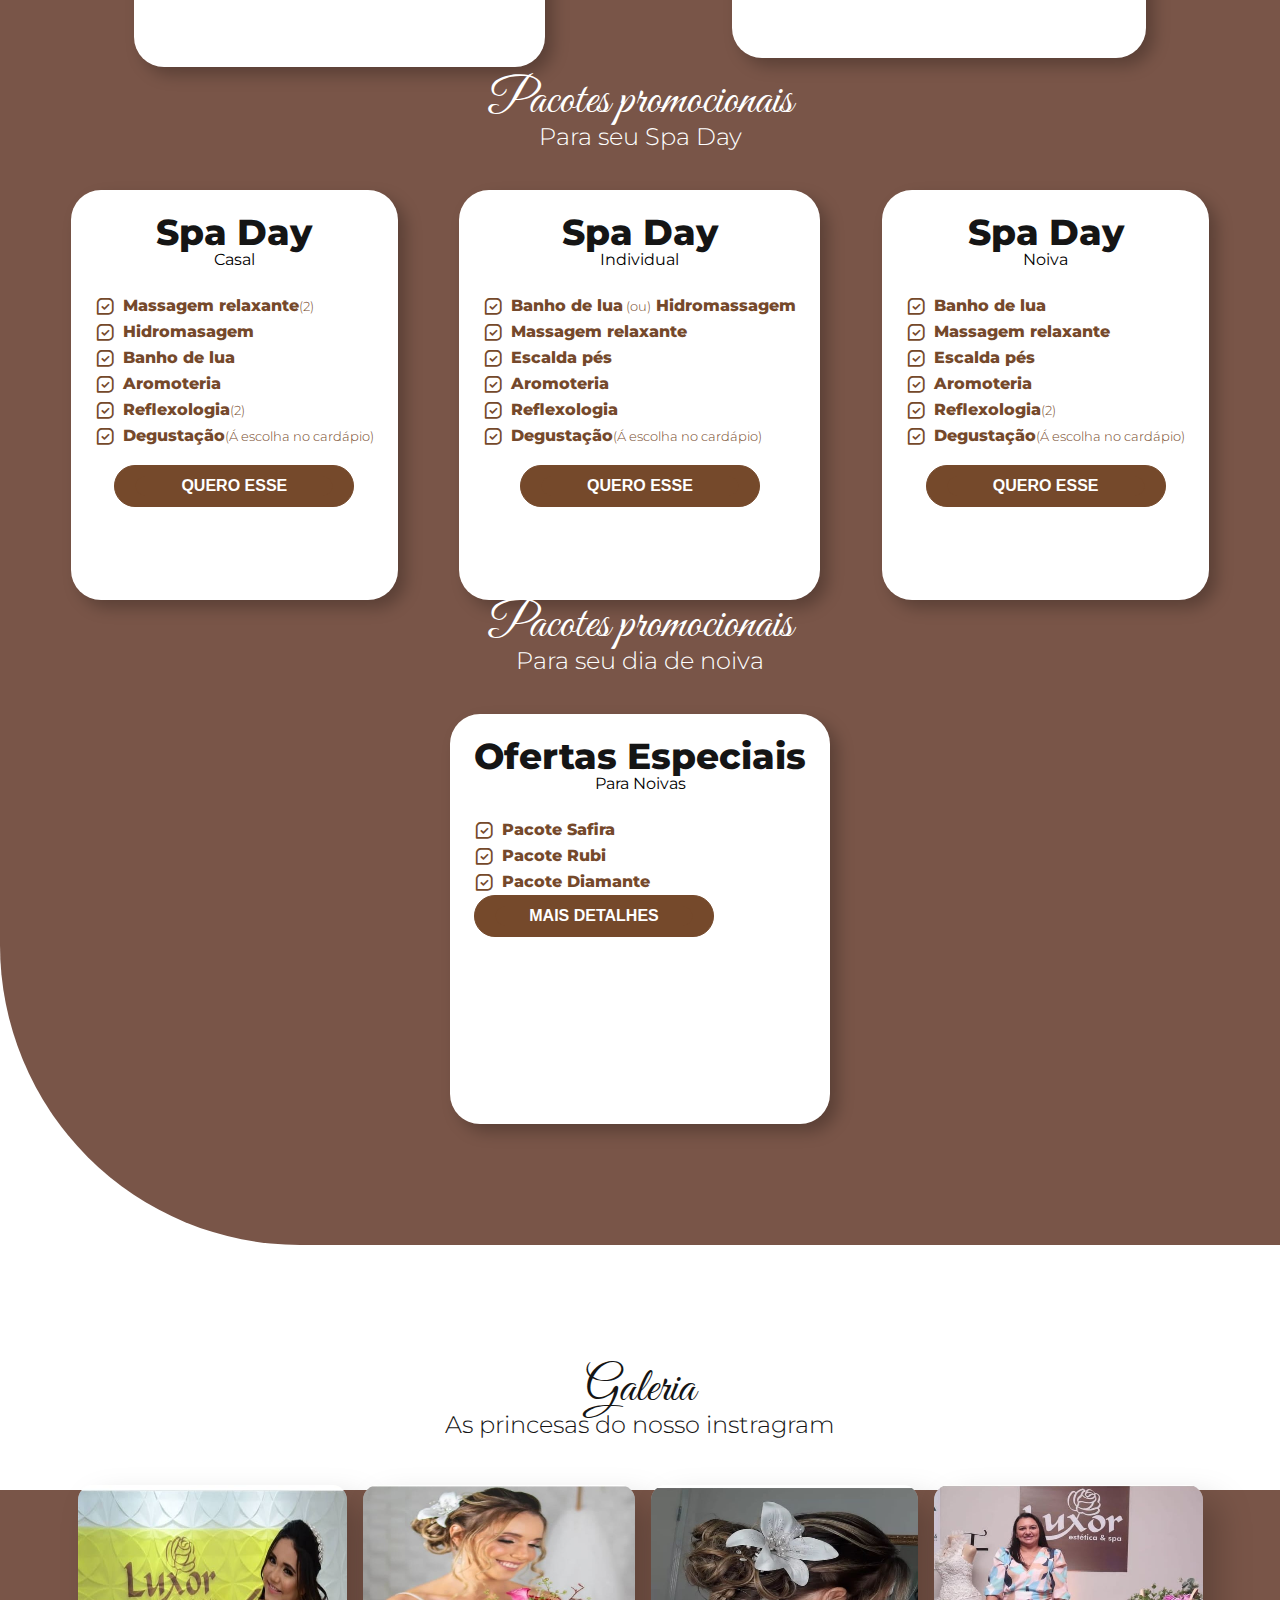
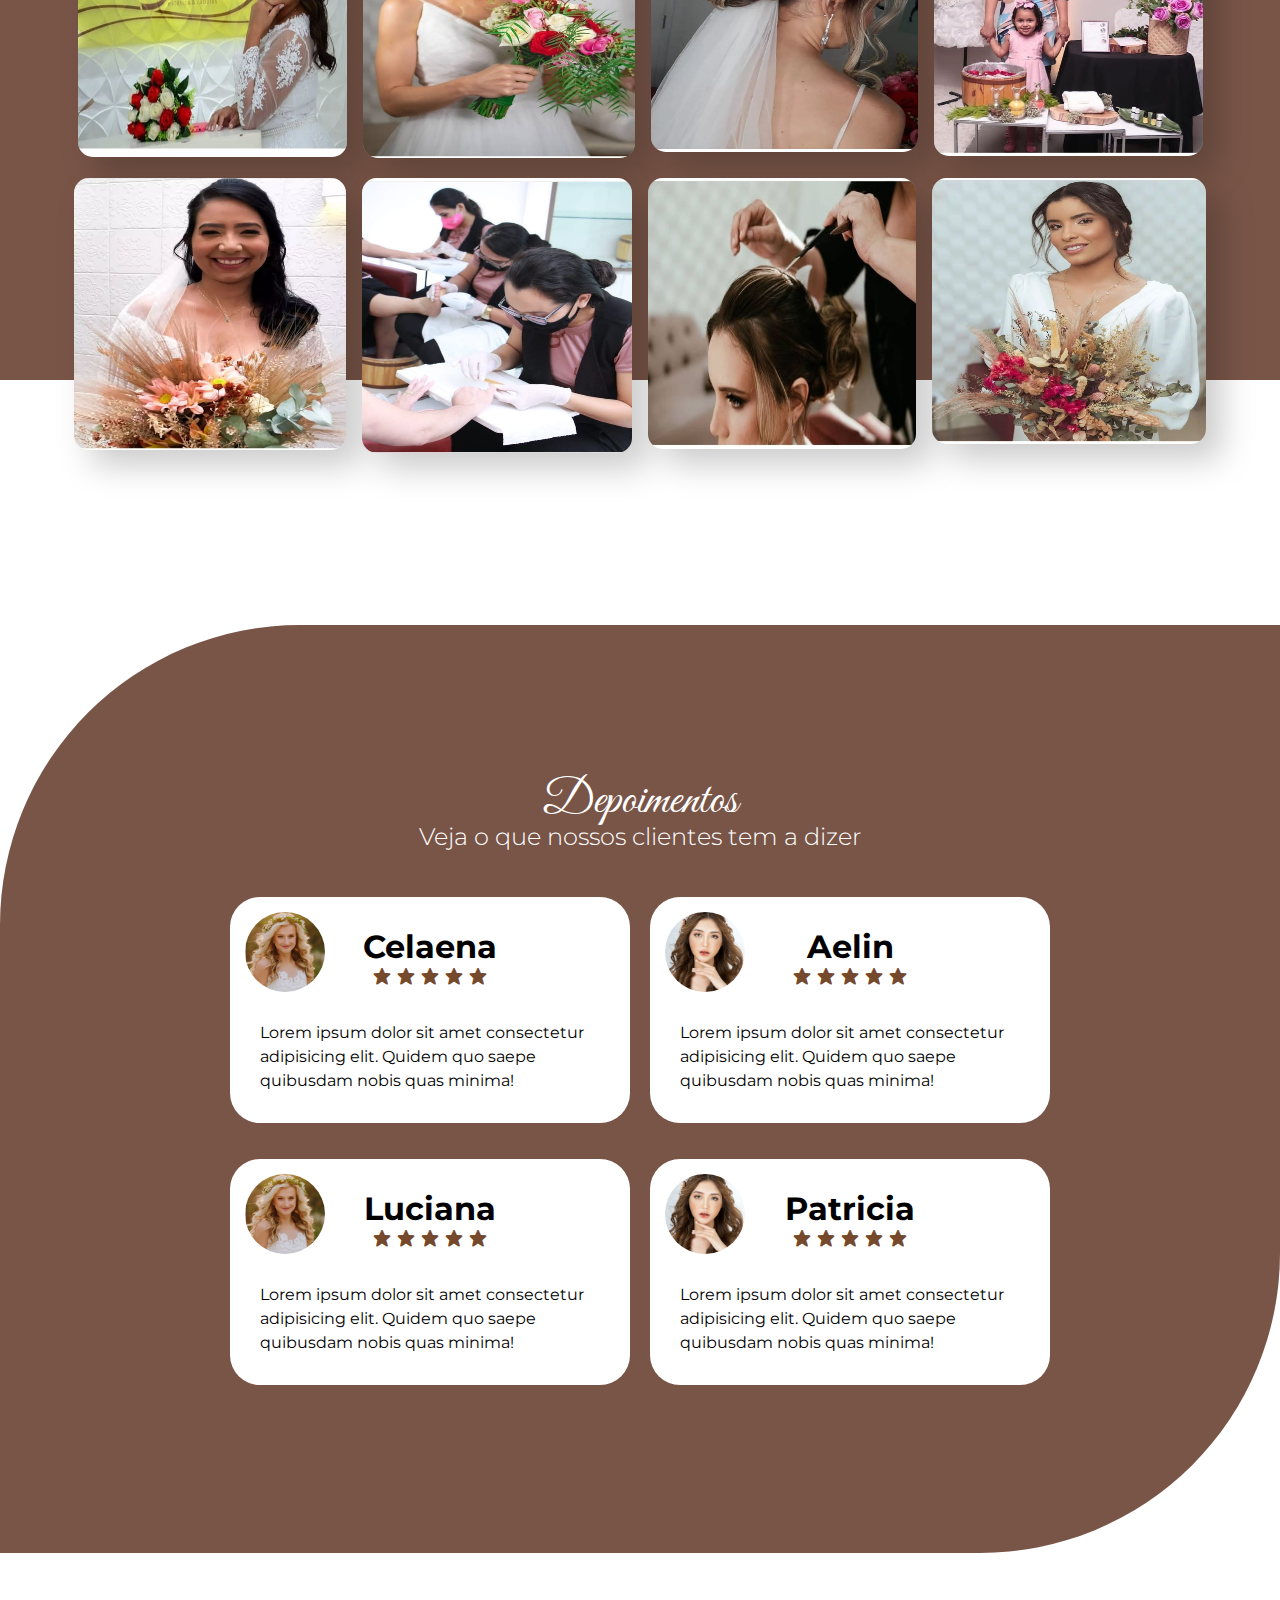
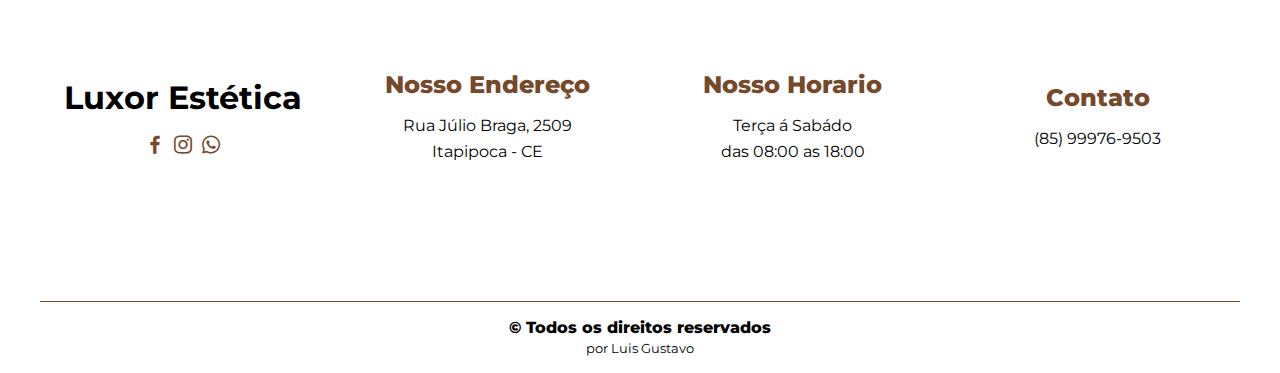
==== commit 9fed0c13: "alteracoes 31/10 manha" ====
--- a/index.html
+++ b/index.html
@@ -78,7 +78,7 @@
             <div class="services__content">
                 <div class="row">
                     <div class="section__title" id="section_tittli">
-                        <h1>Serviços</h1>
+                        <h1>Alguns dos Serviços</h1>
                         <span>Que realziamos</span>
                     </div>
                 </div>
--- a/assests/css/style.css
+++ b/assests/css/style.css
@@ -210,15 +210,20 @@
     border: 2px solid transparent;
     cursor: pointer;
     z-index: var(--Z-fixed);
+    
 }
 .nav__toggle:hover{
     color: var(--first-color);
     border: 2px solid var(--first-color);
+    
+}
+#section_tittli{
+    color: black;
 }
 /* MEDIA QUERY NAVBAR */
 @media (max-width: 960px){
     .nav{
-      /*  position: fixed;
+        position: absolute;
         top: 0;
         right: 0;
         width: 0;
@@ -229,30 +234,19 @@
         text-transform: capitalize;
         padding-top: var(--header-height);
         transition: all 400ms ease-in-out;
-        justify-content: space-around;*/
-        position: fixed;
-        top: 0;
-        left: 0;
-        width: 100vw;
-        height: 100vh;
-        background: #a5c;
-        clip-path: circle(100px at 90% -15%);
-        transition: 1s ease-out;
-    
-        flex-direction: column;
-        justify-content: space-around;
-        align-items: center;
-        gap: 0;
-    
-        pointer-events: none;
+        display: block;
+
     }
     .nav__item{
         padding: 15px 0;
+       
     }
     .show-menu{
         width: 60%;
-    }
-}
+        pointer-events: none ;
+    }
+}
+
 .nav__link{
     font-weight: var(--font-bold);
     color: var(--black-color);
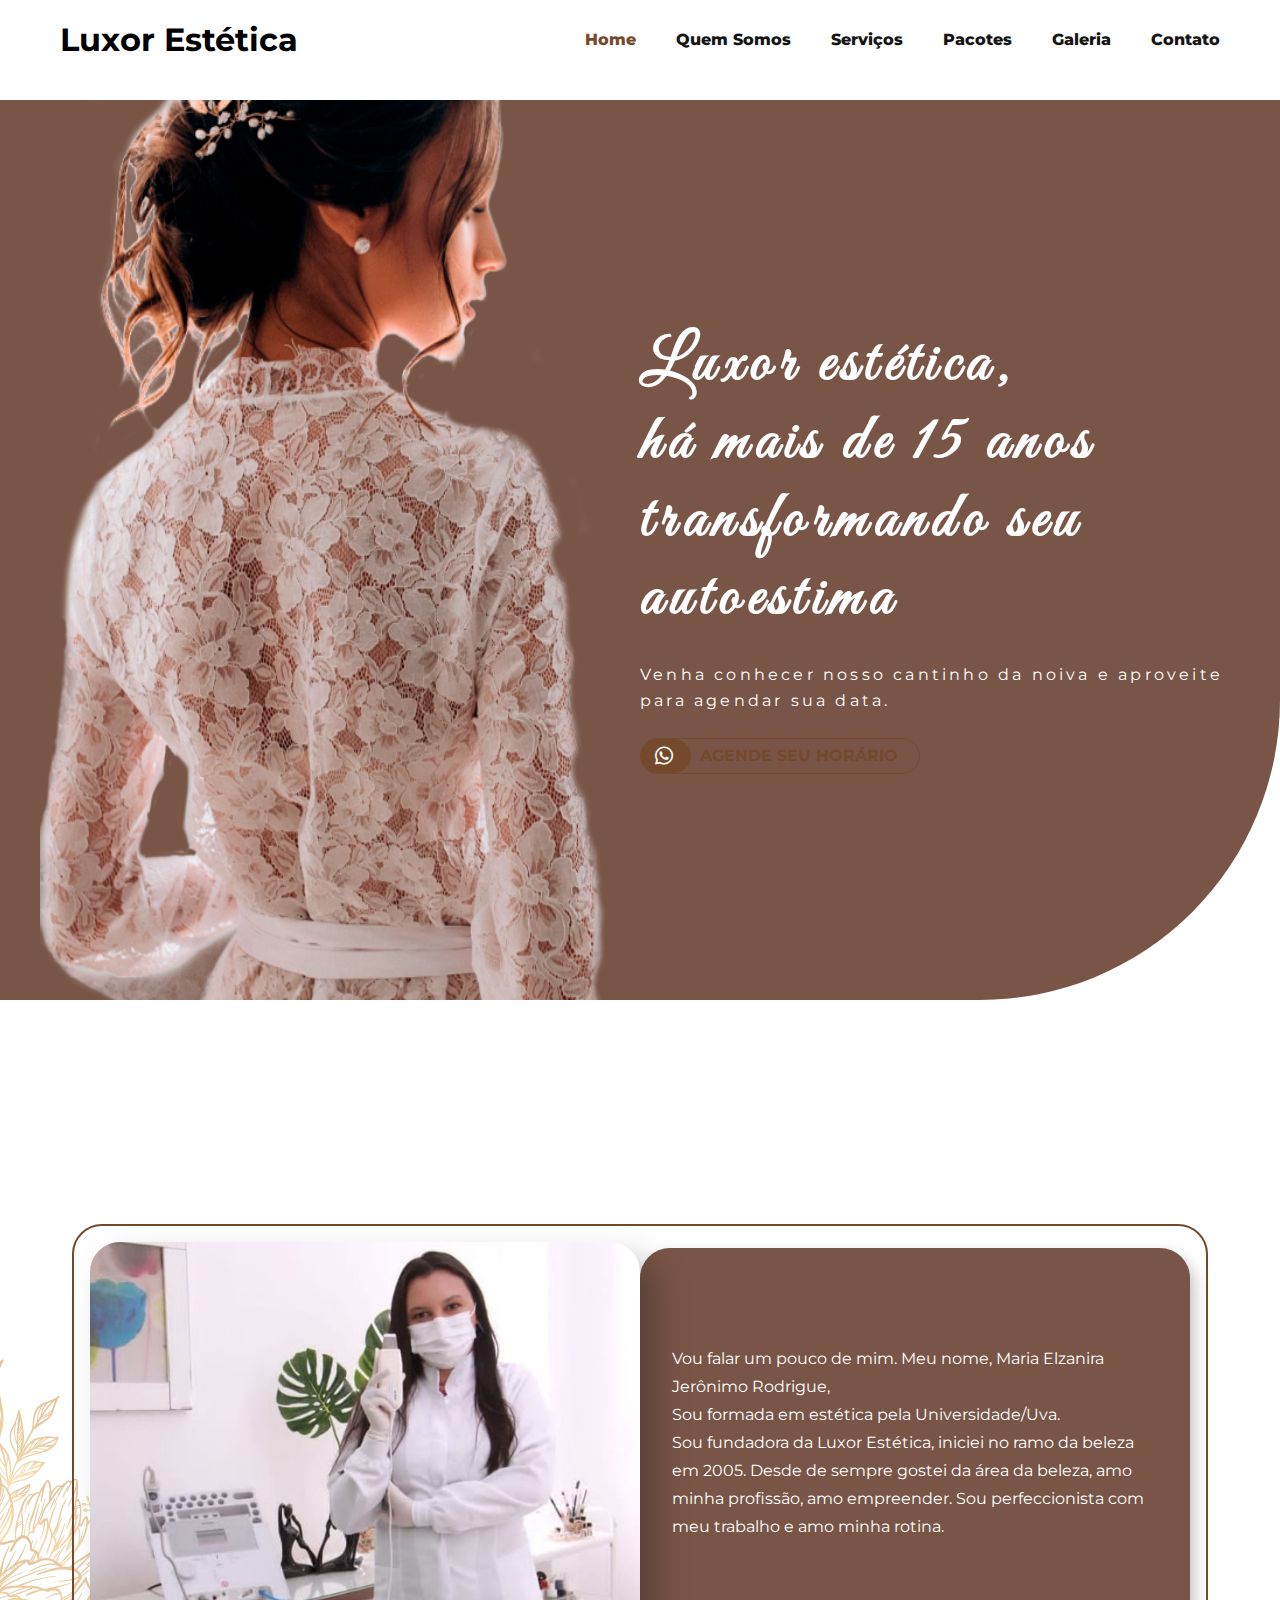
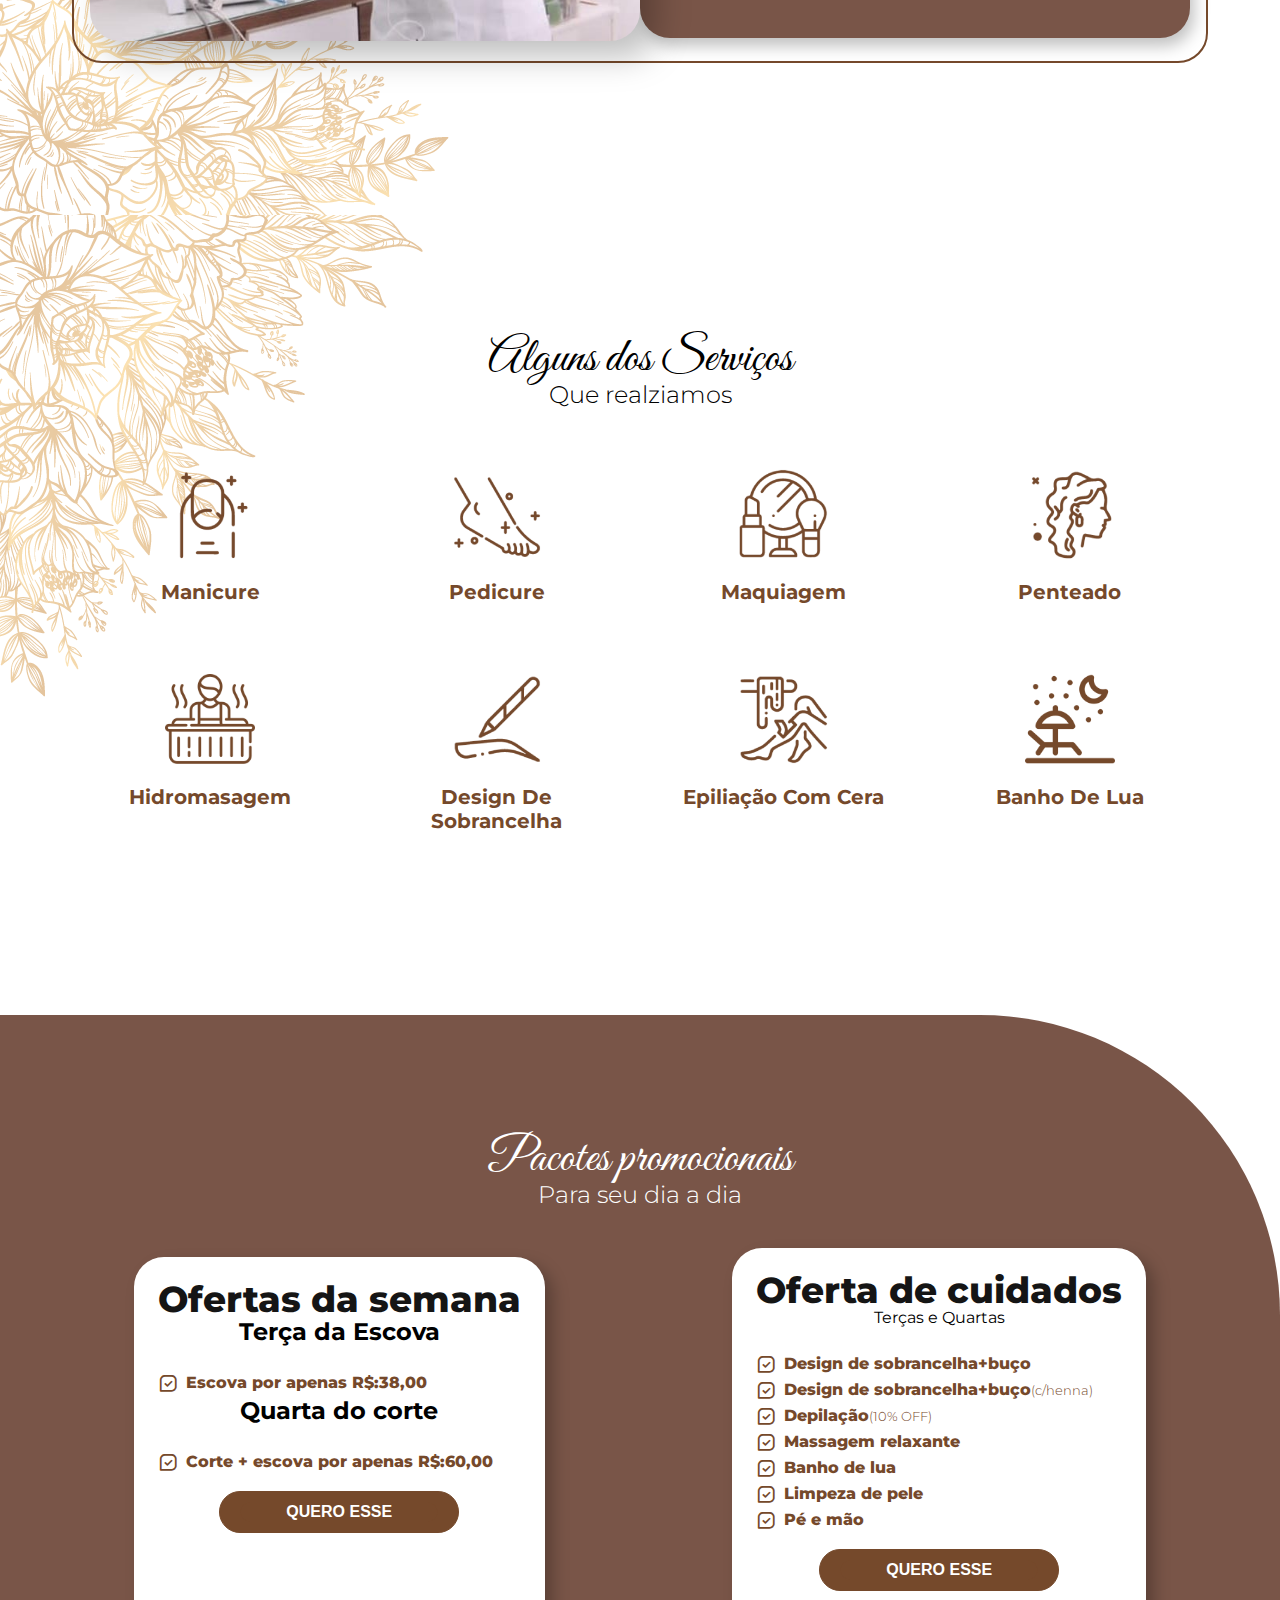
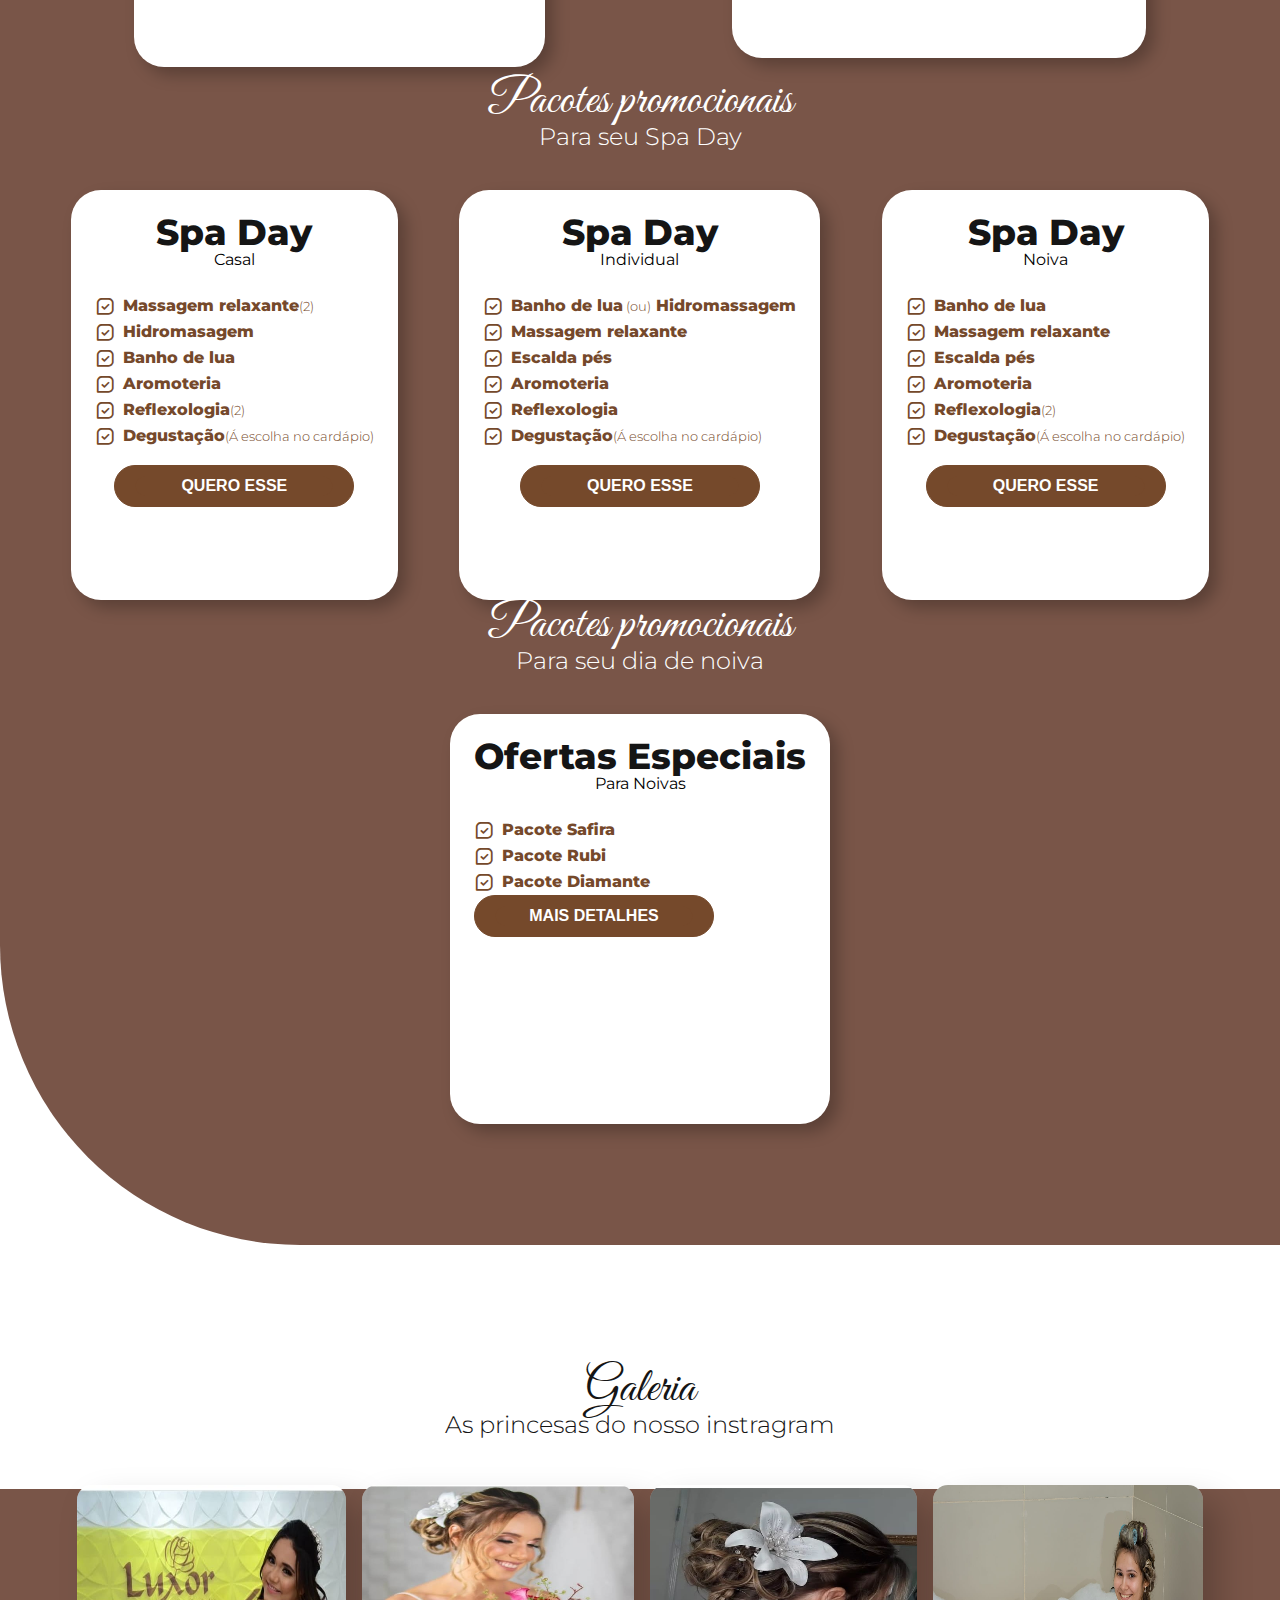
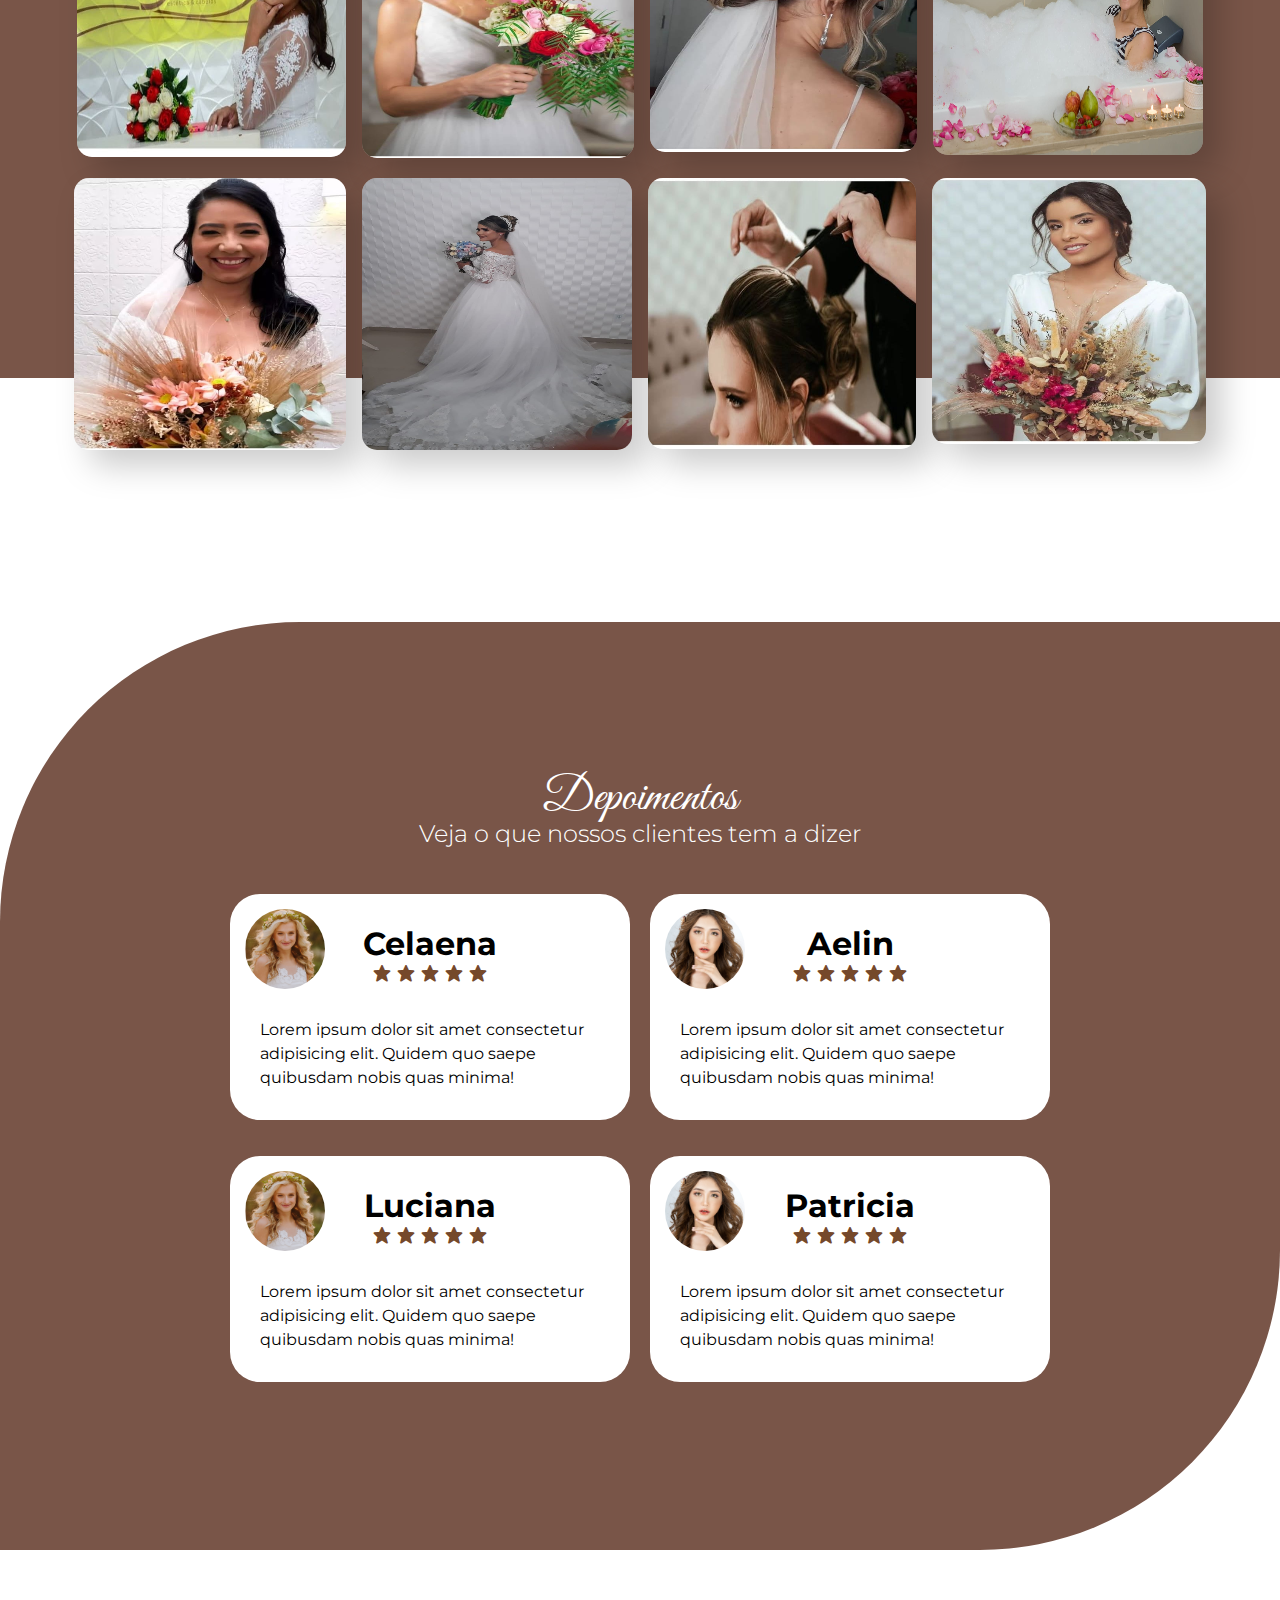
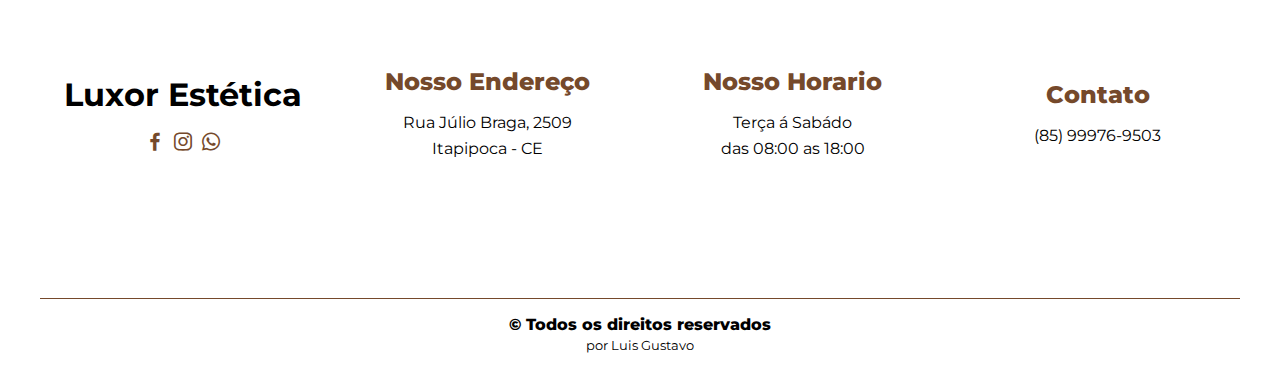
==== commit d5fd317d: "alteracoes 31/10 tarde" ====
--- a/index.html
+++ b/index.html
@@ -109,12 +109,12 @@
                             <p>penteado</p>
                         </div>
                     </div>
-                    <div class="box">
-                        <div class="inner">
-                            <img src="assests/img/servicos/corte.png" alt="">
-                            <p>corte de cabelo</p>
-                        </div>
-                    </div>
+                     <div class="box">
+                        <div class="inner">
+                            <img src="assests/img/servicos/hidromassagem (1).png" alt="">
+                            <p>hidromasagem</p>
+                        </div>
+                    </div> 
                     <div class="box">
                         <div class="inner">
                             <img src="assests/img/servicos/sobrancelha.png" alt="">
@@ -124,13 +124,13 @@
                     <div class="box">
                         <div class="inner">
                             <img src="assests/img/servicos/depilacao.png" alt="">
-                            <p>depiliação com cera</p>
+                            <p>epiliação com cera</p>
                         </div>
                     </div>
                     <div class="box">
                         <div class="inner">
-                            <img src="assests/img/servicos/limpeza.png" alt="">
-                            <p>limpeza de pele</p>
+                            <img src="assests/img/servicos/banho-de-sol.png" alt="">
+                            <p>banho de lua</p>
                         </div>
                     </div>
                 </div>
@@ -207,7 +207,7 @@
                                 <p>Pé e mão<span></span> </p>
                             </div>
                           
-                            <button class="btn"><a id="safi" href="https://wa.me/+558899769503?text=Bem%20vinda%20a%20Oferta%20de%20Cuidados,%20gostaria%20de%20agendar%20um%20momento%20com%20a%20Studio%20Luxor?" target="_blank">quero esse</a></button> 
+                            <button class="btn"><a id="safi" href="https://wa.me/+558899769503?text=Bem%20vinda%20a%20Oferta%20de%20cuidados,%20gostaria%20de%20agendar%20um%20momento%20com%20a%20Luxor!" target="_blank">quero esse</a></button> 
                         </div>
                     </div>
                     
@@ -411,8 +411,7 @@
                                 <p>Degustação<span>(Á escolha no  cardápio)</span> </p>
                             </div>
                           
-                            <button class="btn"><a id="safi" href="
-                                https://wa.me/+558899769503?text=Bem%20vinda%20ao%20pacote%20Spa%20Day%20(Casal),%20gostaria%20de%20agendar%20um%20momento%20com%20a%20Luxor?" target="_blank">quero esse</a></button> 
+                            <button class="btn"><a id="safi" href="https://wa.me/+558899769503?text=Bem%20vinda%20ao%20pacote%20Spa%20Day%20(Casal),%20gostaria%20de%20agendar%20um%20momento%20com%20a%20Luxor!" target="_blank">quero esse</a></button> 
                         </div>
                     </div> 
 
@@ -447,8 +446,7 @@
                                 <p>Degustação<span>(Á escolha no  cardápio)</span> </p>
                             </div>
                           
-                            <button class="btn"><a id="safi" href="
-                                https://wa.me/+558899769503?text=Bem%20vinda%20ao%20pacote%20Spa%20Day%20(Individual),%20gostaria%20de%20agendar%20um%20momento%20com%20a%20Luxor?" target="_blank">quero esse</a></button> 
+                            <button class="btn"><a id="safi" href="https://wa.me/+558899769503?text=Bem%20vinda%20ao%20pacote%20Spa%20Day%20Individual,%20gostaria%20de%20agendar%20um%20momento%20com%20a%20Luxor!" target="_blank">quero esse</a></button> 
                         </div>
                     </div> 
 
@@ -483,7 +481,7 @@
                                 <p>Degustação<span>(Á escolha no  cardápio)</span> </p>
                             </div>
                           
-                            <button class="btn"><a id="safi" href="https://wa.me/+558899769503?text=Bem%20vinda%20ao%20pacote%20Spa%20Day%20(Individual),%20gostaria%20de%20agendar%20um%20momento%20com%20a%20Luxor?" target="_blank">quero esse</a></button> 
+                            <button class="btn"><a id="safi" href="https://wa.me/+558899769503?text=Bem%20vinda%20ao%20pacote%20Spa%20Day%20Noiva,%20gostaria%20de%20agendar%20um%20momento%20com%20a%20Luxor!" target="_blank">quero esse</a></button> 
                         </div>
                     </div> 
                   
@@ -550,13 +548,13 @@
                         <img src="/WhatsApp Image 2023-10-27 at 12.31.57 (1)-fotor-20231027125834.png" alt="">
                     </div>
                     <div class="gallery__img">
-                        <img src="/WhatsApp Image 2023-10-27 at 12.31.57 (2)-fotor-2023102713329.png" alt="">
+                        <img src="/WhatsApp Image 2023-10-28 at 14.08.26-fotor-20231031152534.png" alt="">
                     </div>
                     <div class="gallery__img">
                         <img src="/WhatsApp Image 2023-10-27 at 12.31.56 (1)-fotor-2023102713122.png" alt="">
                     </div>
                     <div class="gallery__img">
-                        <img src="/WhatsApp Image 2023-10-27 at 12.31.58-fotor-20231027131456.png" alt="">
+                        <img src="/WhatsApp Image 2023-10-28 at 14.08.27-fotor-20231031153110.png" alt="">
                     </div>
                     <div class="gallery__img">
                         <img src="/WhatsApp Image 2023-10-27 at 13.19.08-fotor-2023102713209.png" alt="">
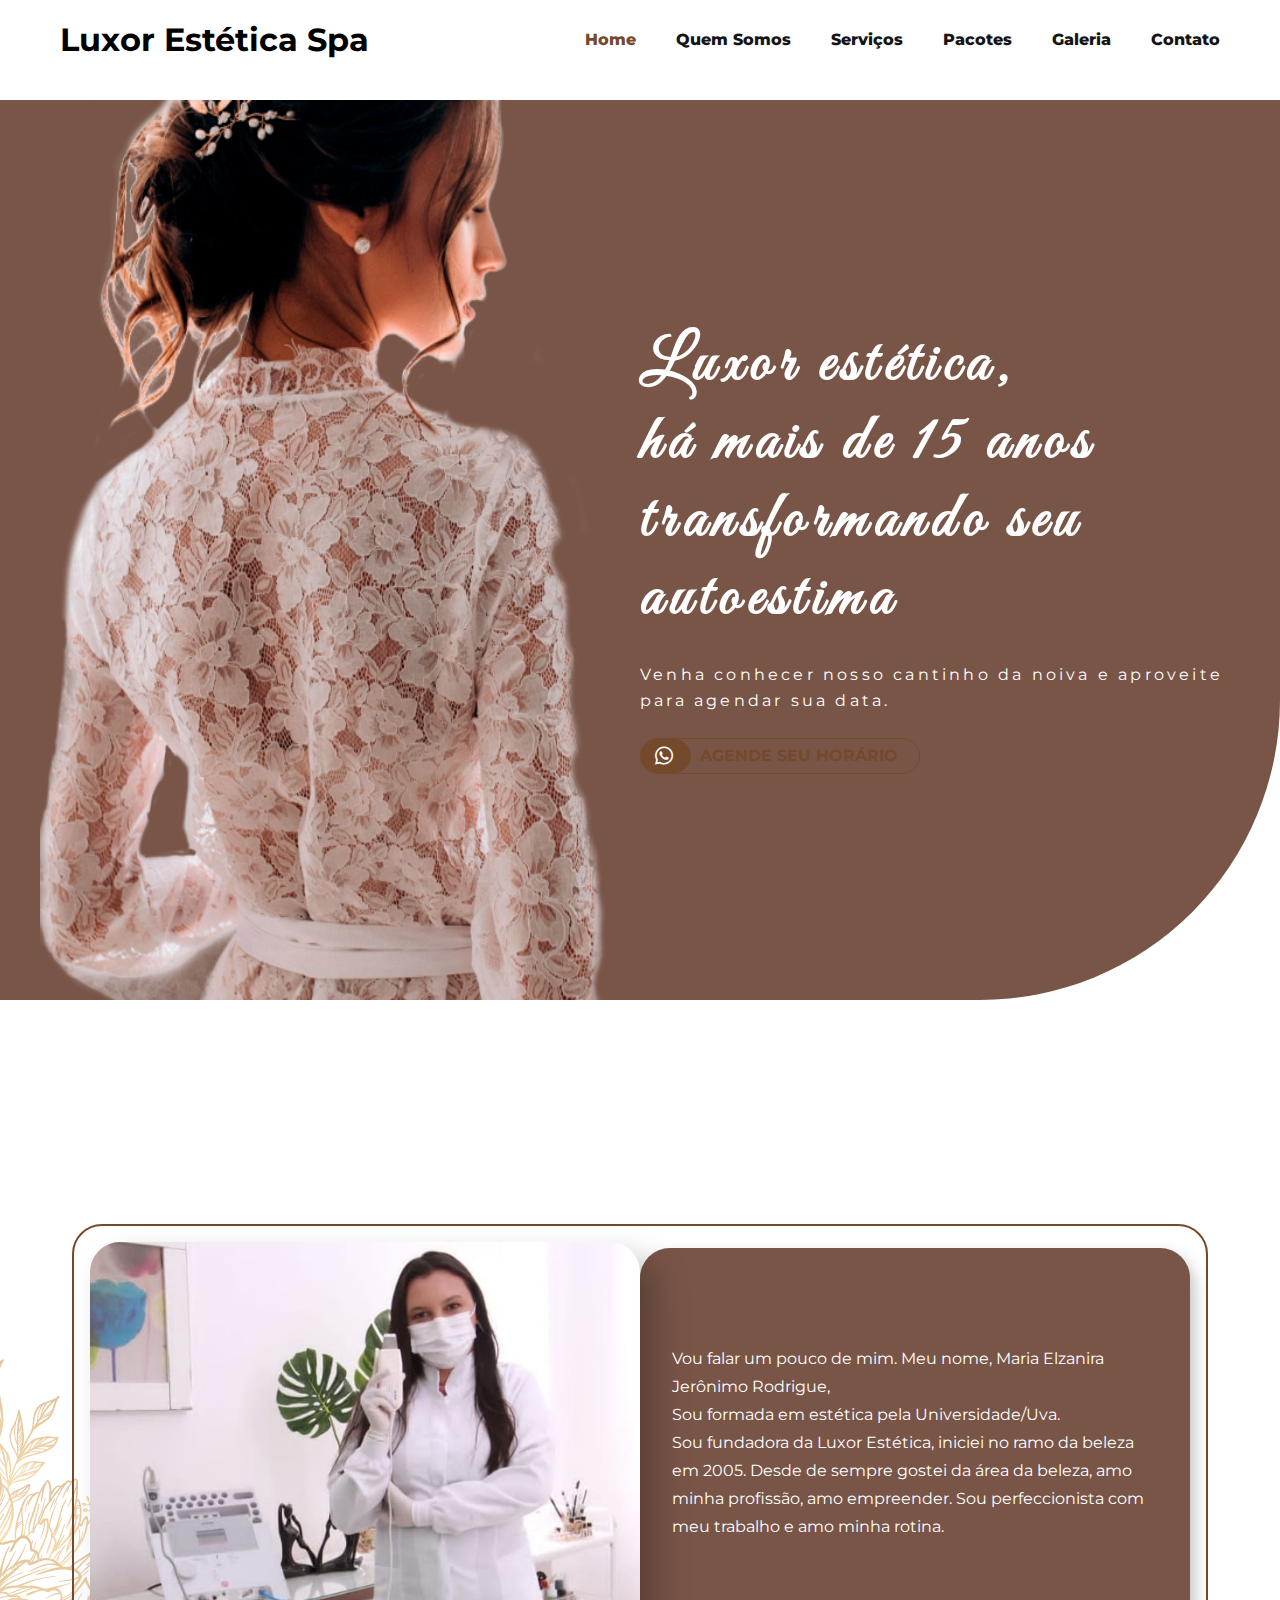
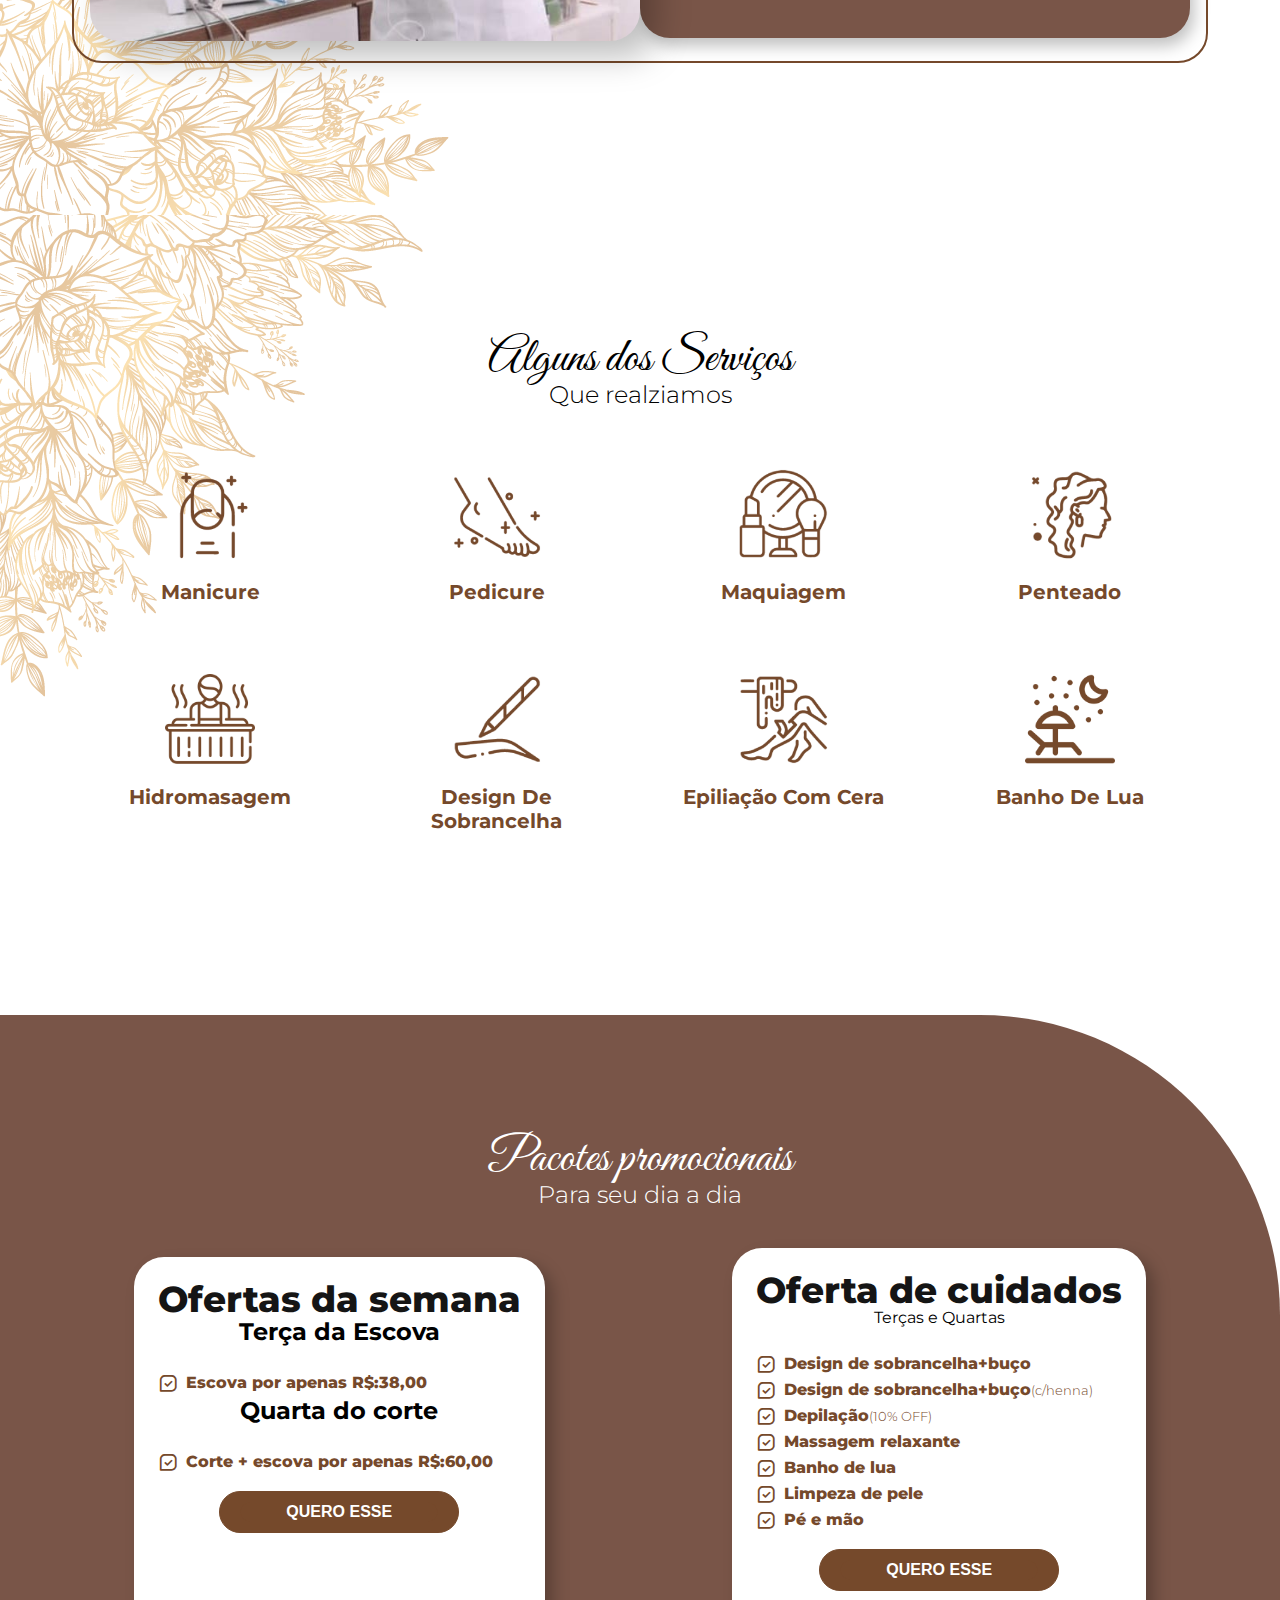
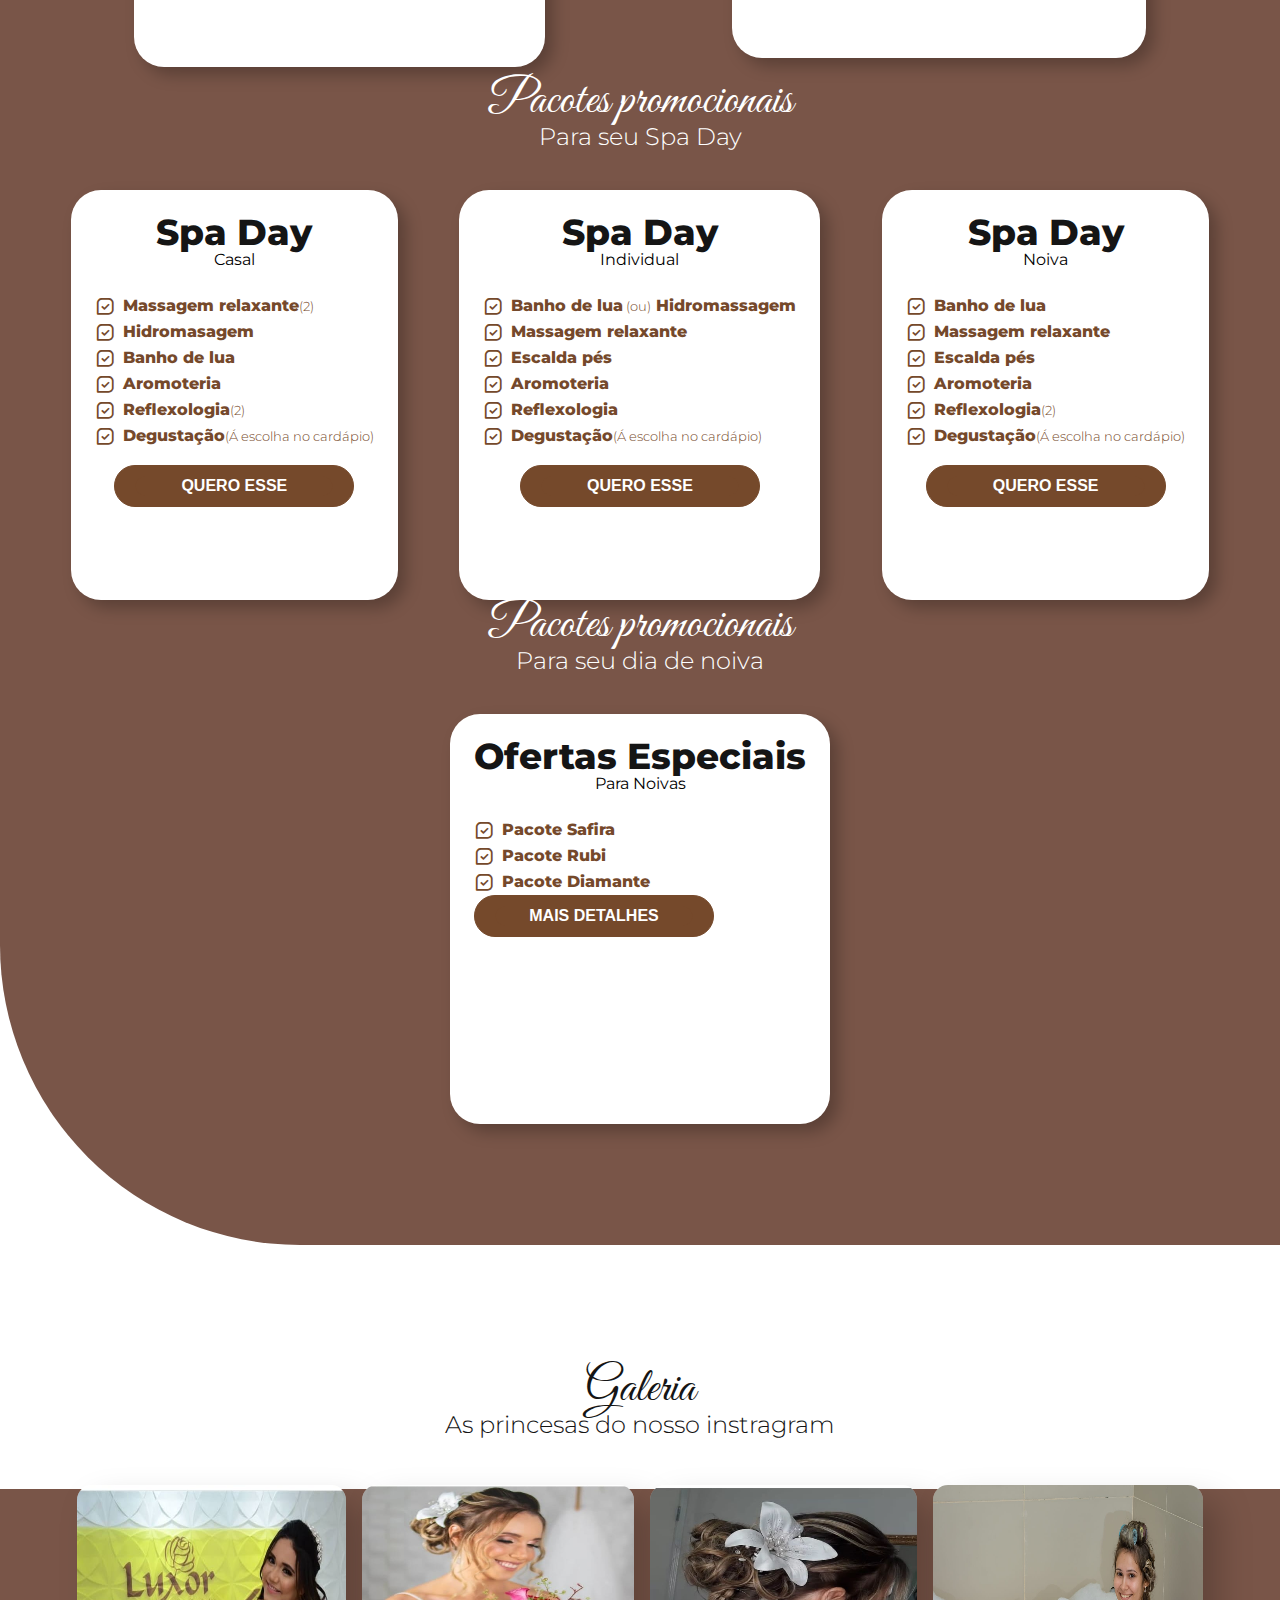
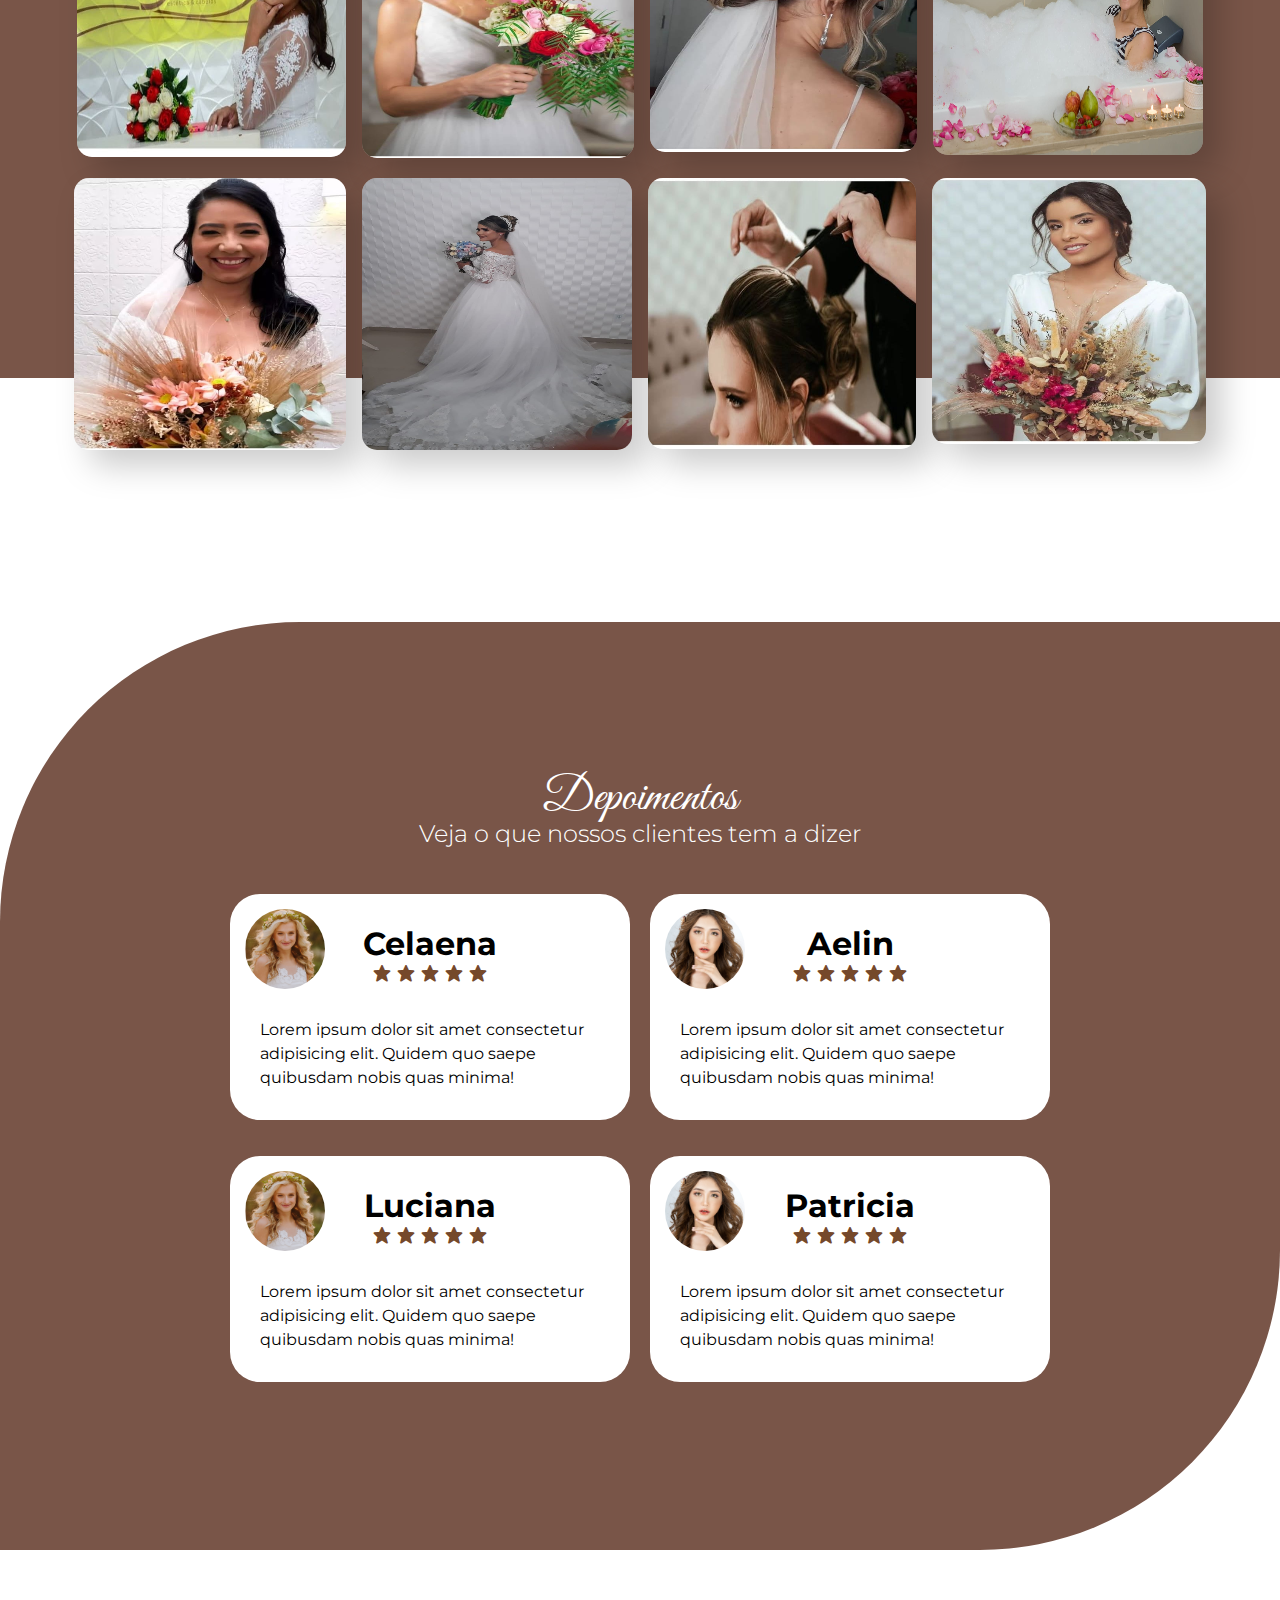
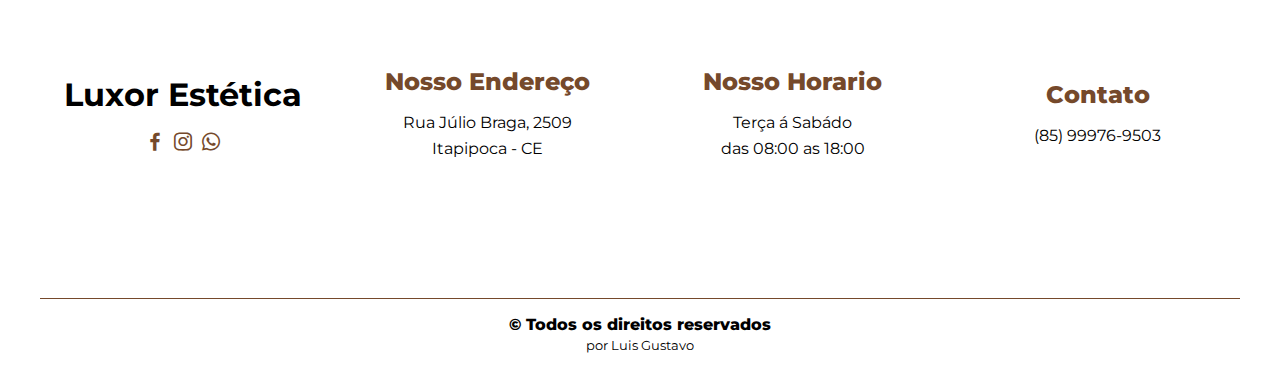
==== commit bf72bab6: "alteracao link" ====
--- a/index.html
+++ b/index.html
@@ -5,7 +5,7 @@
     <meta charset="UTF-8">
     <meta http-equiv="X-UA-Compatible" content="IE=edge">
     <meta name="viewport" content="width=device-width, initial-scale=1.0">
-    <title>Studio Luxor</title>
+    <title>Luxor Estética Spa</title>
     <link rel="shortcut icon" href="assests/img/favicon.png" type="image/x-icon">
     <!-- icon -->
     <link href='https://unpkg.com/boxicons@2.0.9/css/boxicons.min.css' rel='stylesheet'>
@@ -18,7 +18,7 @@
         <div class="navbar container flex">
             <div class="brand">
                <!-- <a href="#"><img src="assests/img/logo.svg" alt="Studio Hair"></a> -->
-               <h1>Luxor Estética</h1>
+               <h1>Luxor Estética Spa</h1>
             </div>
             <div class="nav" id="nav">
                 <ul class="nav__menu">
@@ -168,7 +168,7 @@
                                  
                             </div>
 
-                            <button class="btn"><a id="safi" href="https://wa.me/+558899769503?text=Bem%20vinda%20a%20Oferta%20da%20semana,%20gostaria%20de%20agendar%20um%20momento%20com%20a%20Studio%20Luxor" target="_blank">quero esse</a></button> 
+                            <button class="btn"><a id="safi" href="https://wa.me/+558899769503?text=Bem%20vinda%20a%20Oferta%20da%20semana,%20gostaria%20de%20agendar%20um%20momento%20com%20a%20Luxor%20Est%C3%A9tica%20Spa!" target="_blank">quero esse</a></button> 
                         </div>
                     </div>
 
@@ -207,7 +207,7 @@
                                 <p>Pé e mão<span></span> </p>
                             </div>
                           
-                            <button class="btn"><a id="safi" href="https://wa.me/+558899769503?text=Bem%20vinda%20a%20Oferta%20de%20cuidados,%20gostaria%20de%20agendar%20um%20momento%20com%20a%20Luxor!" target="_blank">quero esse</a></button> 
+                            <button class="btn"><a id="safi" href="https://wa.me/+558899769503?text=Bem%20vinda%20a%20Oferta%20de%20cuidados,%20gostaria%20de%20agendar%20um%20momento%20com%20a%20Luxor%20Est%C3%A9tica%20Spa!" target="_blank">quero esse</a></button> 
                         </div>
                     </div>
                     
@@ -411,7 +411,7 @@
                                 <p>Degustação<span>(Á escolha no  cardápio)</span> </p>
                             </div>
                           
-                            <button class="btn"><a id="safi" href="https://wa.me/+558899769503?text=Bem%20vinda%20ao%20pacote%20Spa%20Day%20(Casal),%20gostaria%20de%20agendar%20um%20momento%20com%20a%20Luxor!" target="_blank">quero esse</a></button> 
+                            <button class="btn"><a id="safi" href="https://wa.me/+558899769503?text=Bem%20vinda%20ao%20pacote%20Spa%20Day%20(Casal),%20gostaria%20de%20agendar%20um%20momento%20com%20a%20Luxor%20Est%C3%A9tica%20Spa!?" target="_blank">quero esse</a></button> 
                         </div>
                     </div> 
 
@@ -446,7 +446,7 @@
                                 <p>Degustação<span>(Á escolha no  cardápio)</span> </p>
                             </div>
                           
-                            <button class="btn"><a id="safi" href="https://wa.me/+558899769503?text=Bem%20vinda%20ao%20pacote%20Spa%20Day%20Individual,%20gostaria%20de%20agendar%20um%20momento%20com%20a%20Luxor!" target="_blank">quero esse</a></button> 
+                            <button class="btn"><a id="safi" href="https://wa.me/+558899769503?text=Bem%20vinda%20ao%20pacote%20Spa%20Day%20Individual,%20gostaria%20de%20agendar%20um%20momento%20com%20a%20Luxor%20Est%C3%A9tica%20Spa!" target="_blank">quero esse</a></button> 
                         </div>
                     </div> 
 
@@ -481,7 +481,7 @@
                                 <p>Degustação<span>(Á escolha no  cardápio)</span> </p>
                             </div>
                           
-                            <button class="btn"><a id="safi" href="https://wa.me/+558899769503?text=Bem%20vinda%20ao%20pacote%20Spa%20Day%20Noiva,%20gostaria%20de%20agendar%20um%20momento%20com%20a%20Luxor!" target="_blank">quero esse</a></button> 
+                            <button class="btn"><a id="safi" href="https://wa.me/+558899769503?text=Bem%20vinda%20ao%20pacote%20Spa%20Day%20noiva,%20gostaria%20de%20agendar%20um%20momento%20com%20a%20Luxor%20Est%C3%A9tica%20Spa!" target="_blank">quero esse</a></button> 
                         </div>
                     </div> 
                   
@@ -514,7 +514,7 @@
                             <p>Pacote Diamante</span> </p>
                         </div>
                      
-                            <button class="btn"><a id="safi" href="https://wa.me/+558899769503?text=Bem%20vinda%20a%20Oferta%20Especial%20para%20seu%20dia%20de%20noiva,%20gostaria%20de%20agendar%20um%20momento%20com%20a%20Studio%20Luxor" target="_blank">Mais detalhes</a></button> 
+                            <button class="btn"><a id="safi" href="https://wa.me/+558899769503?text=Bem%20vinda%20a%20Oferta%20Especial%20para%20seu%20dia%20de%20noiva,%20gostaria%20de%20agendar%20um%20momento%20com%20a%20Luxor%20Est%C3%A9tica%20Spa!" target="_blank">Mais detalhes</a></button> 
                         </div>
                     </div> 
                 
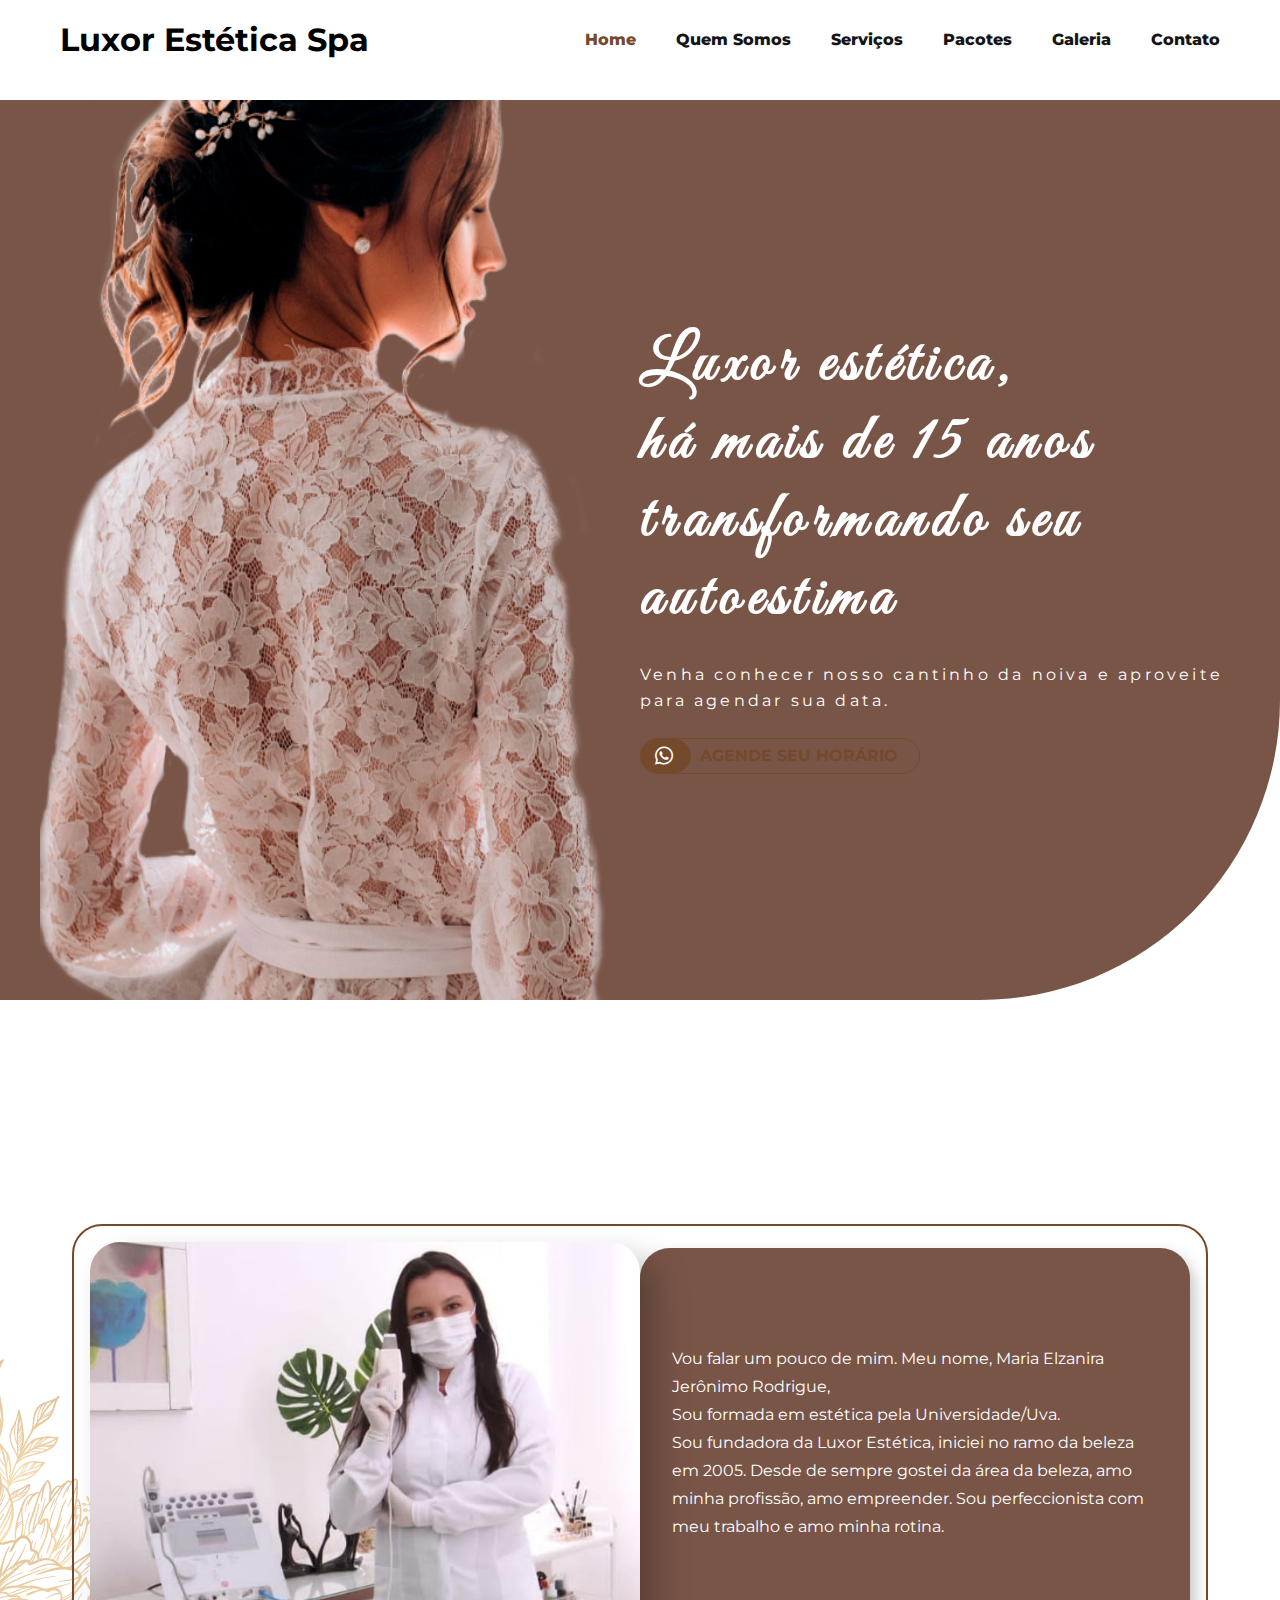
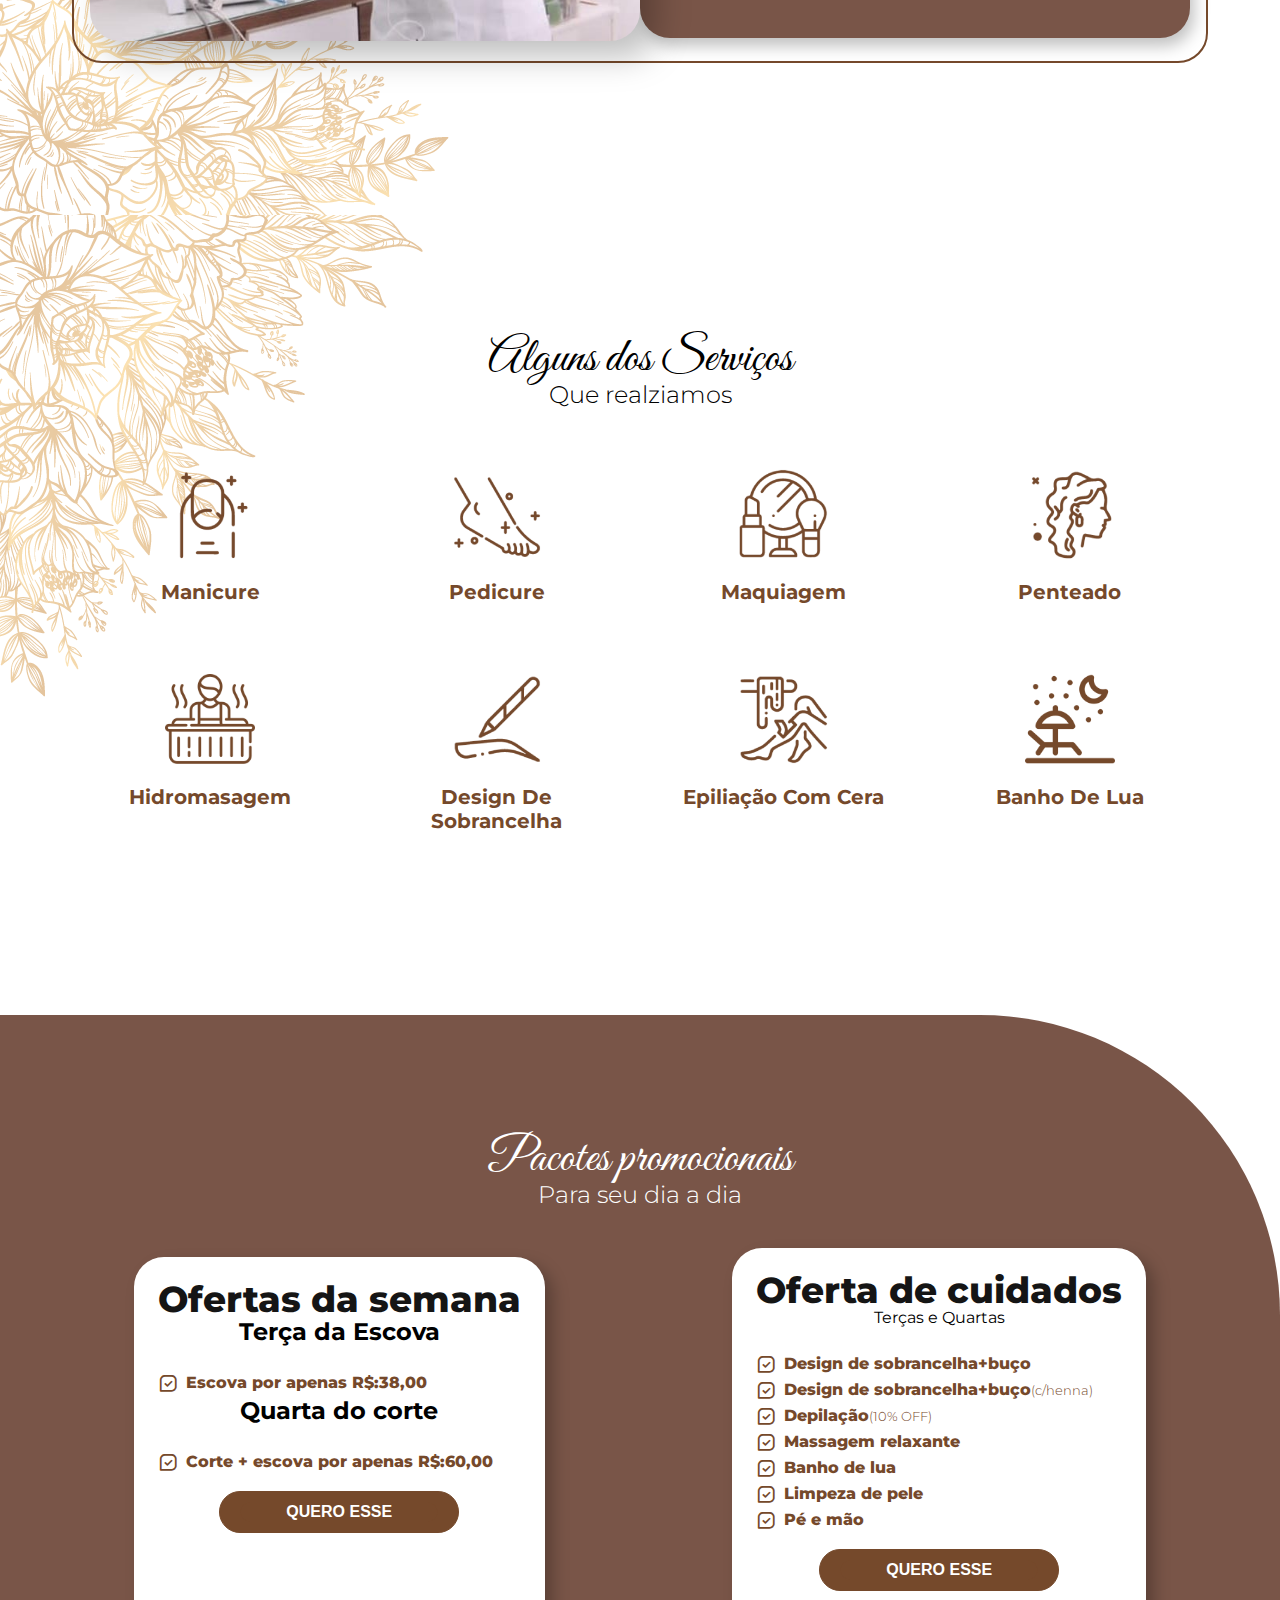
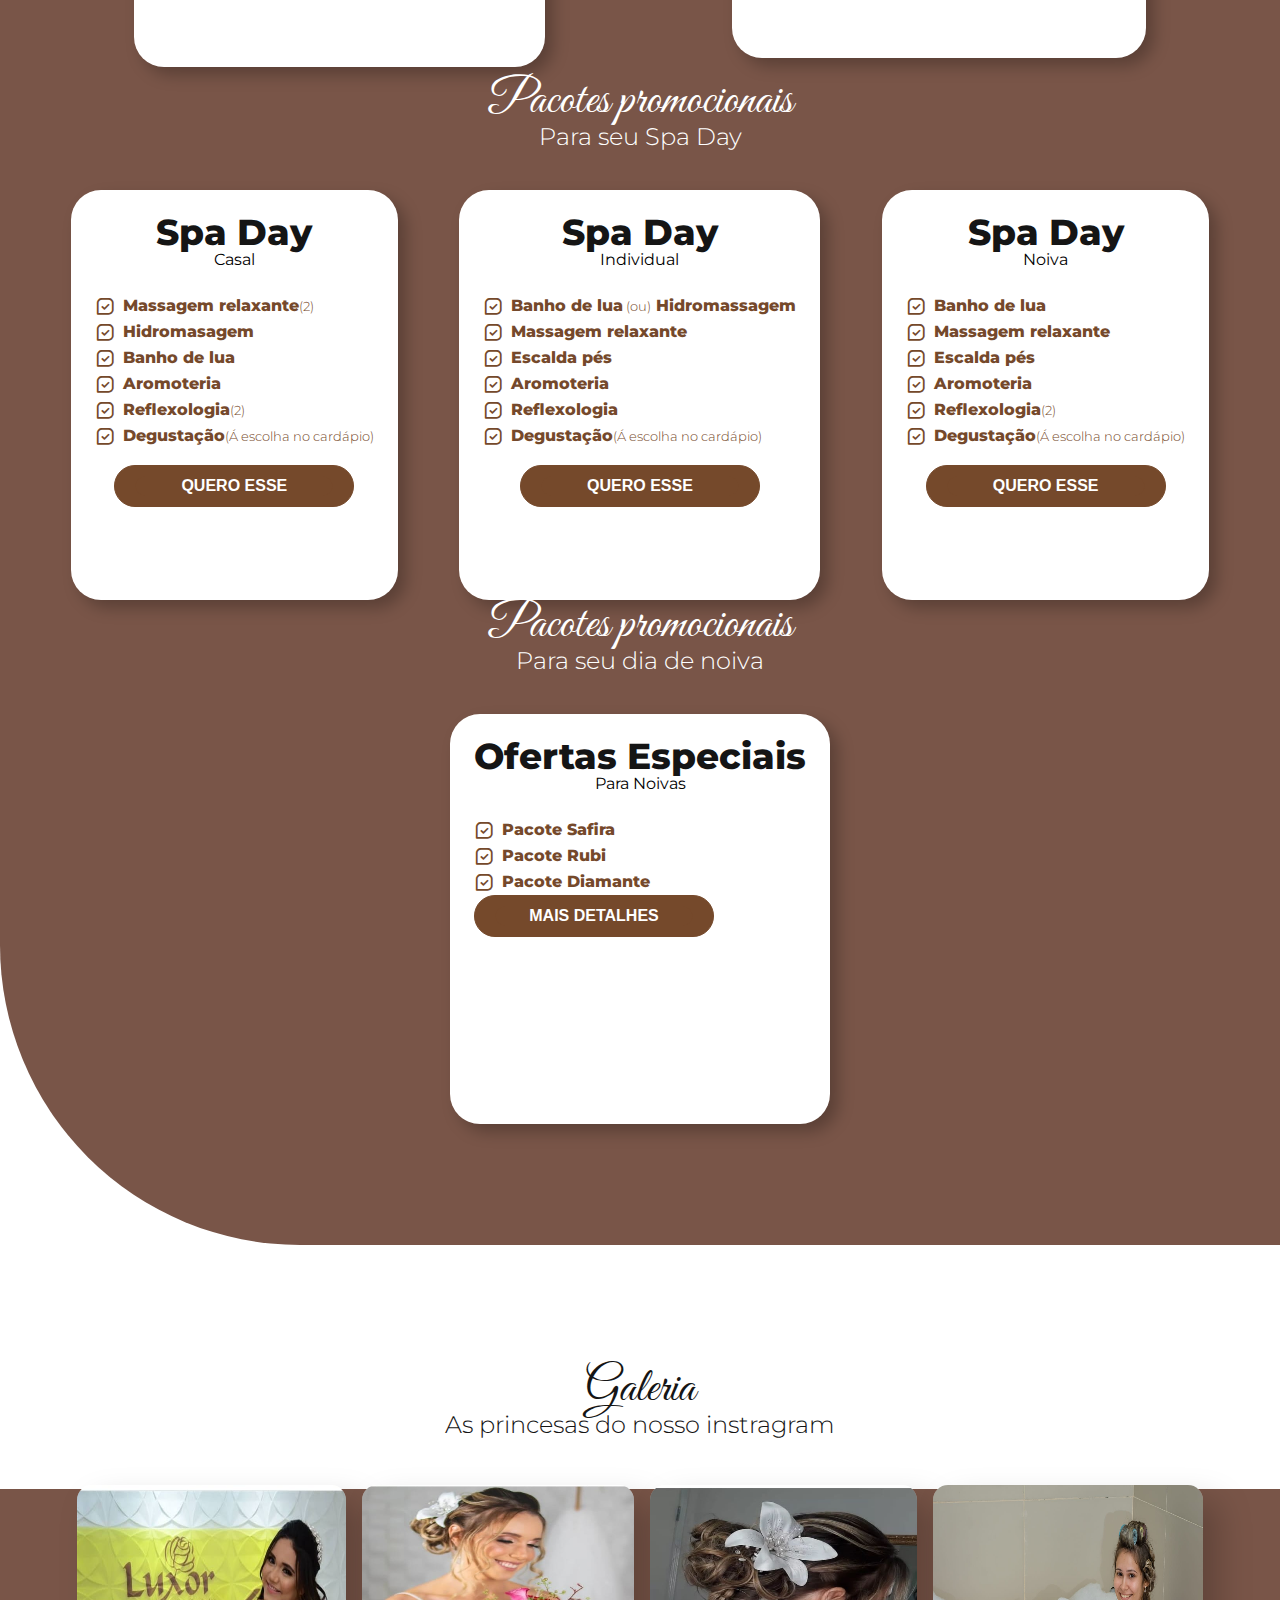
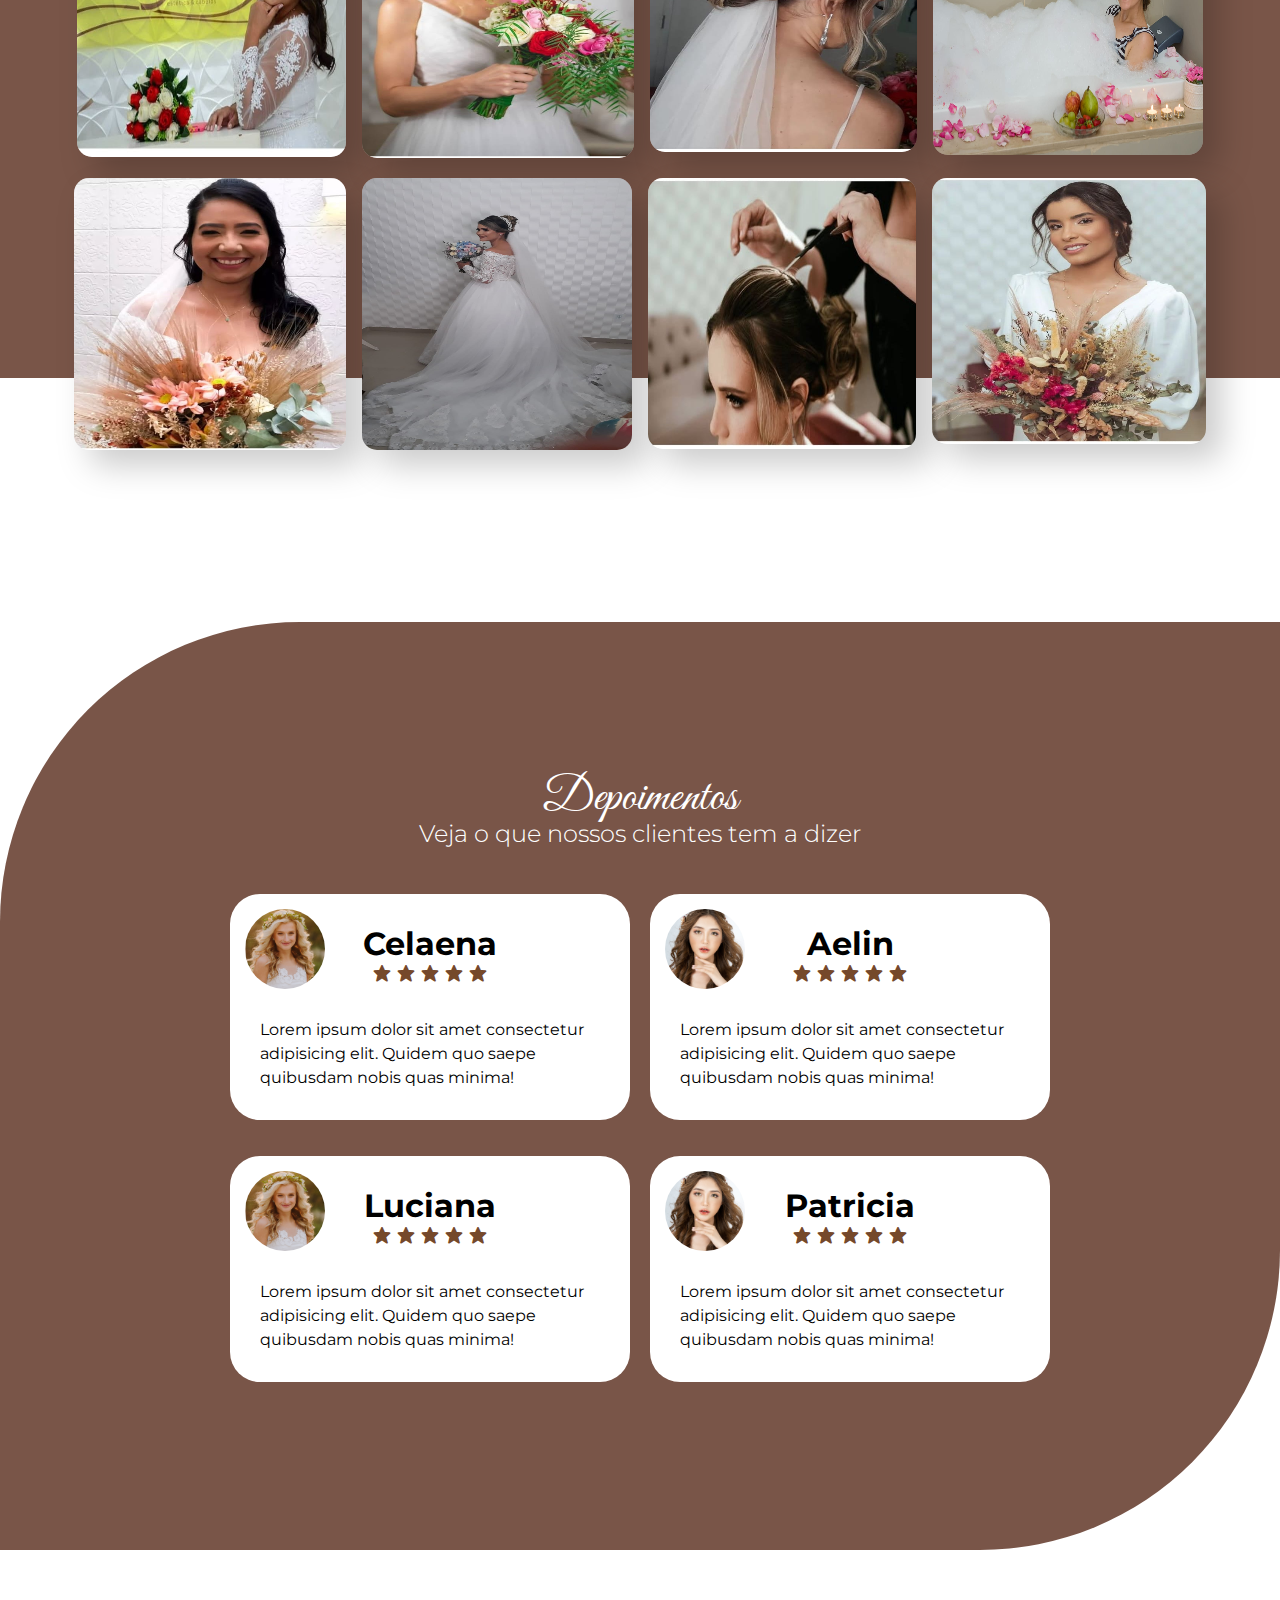
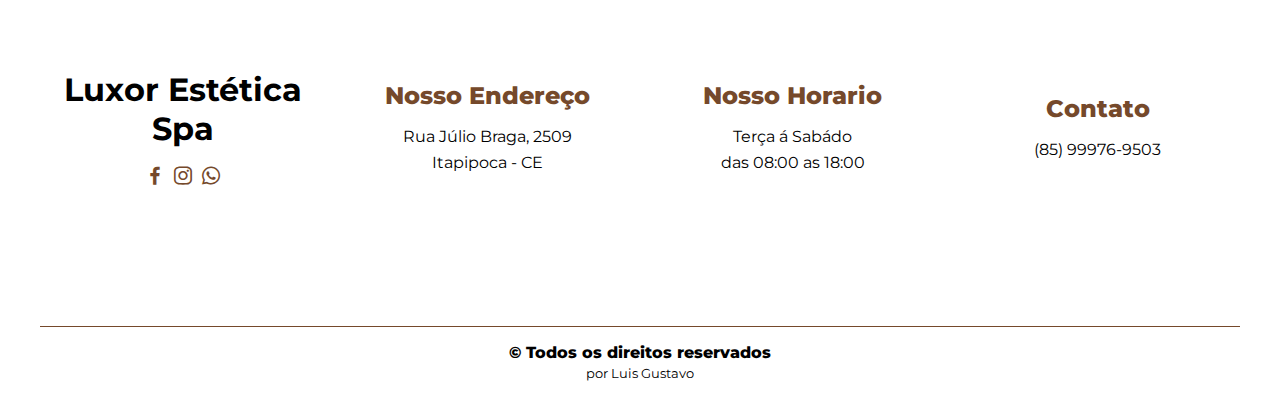
==== commit 6598189b: "alterações 03/11" ====
--- a/index.html
+++ b/index.html
@@ -658,7 +658,7 @@
     <footer class="footer" id="contact">
         <div class="footer__list section container grid">
             <div class="footer__data">
-                <h1>Luxor Estética</h1>
+                <h1>Luxor Estética Spa</h1>
                 <div class="footer__data-social">
                     <a href="https://www.facebook.com/elzanira.rodrigues" target="_blank"><i class='bx bxl-facebook social__icon'></i></a>
                     <a href="https://www.instagram.com/salaoluxor/" target="_blank"><i class='bx bxl-instagram social__icon' ></i></a>
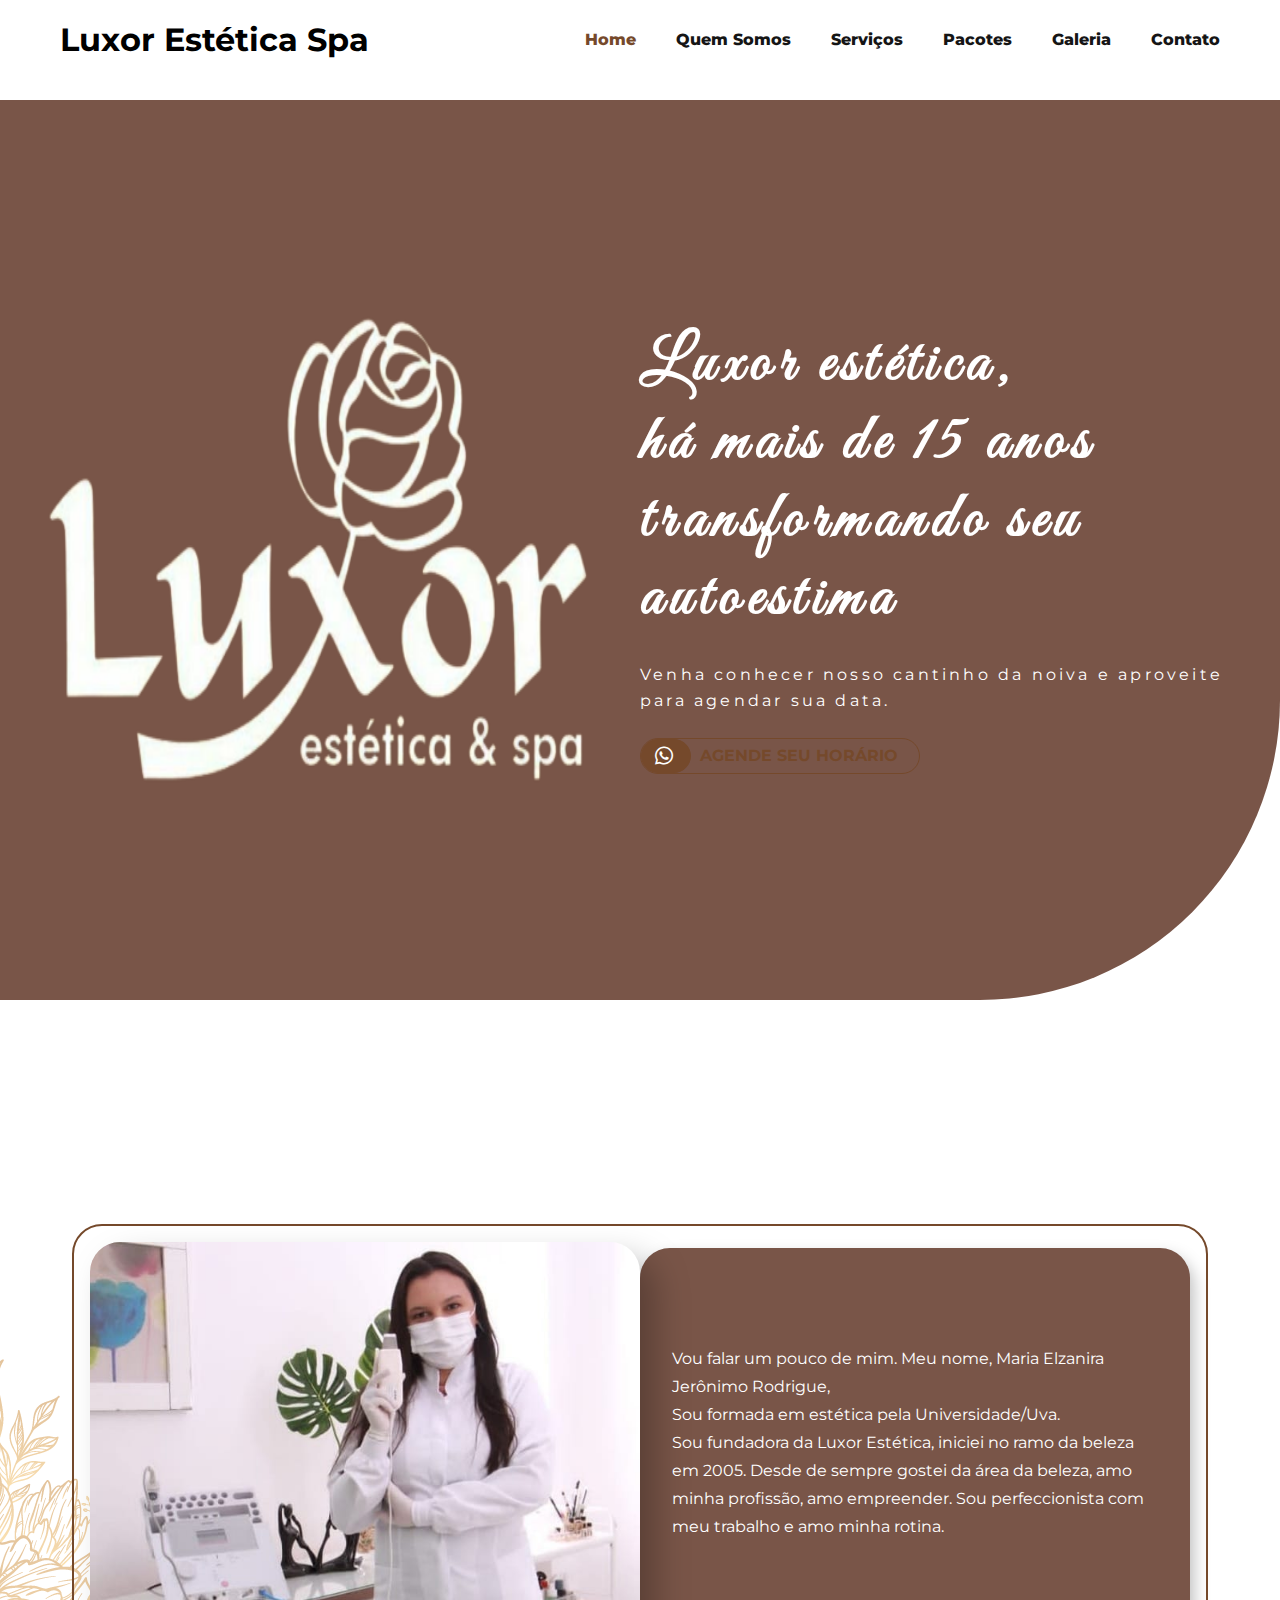
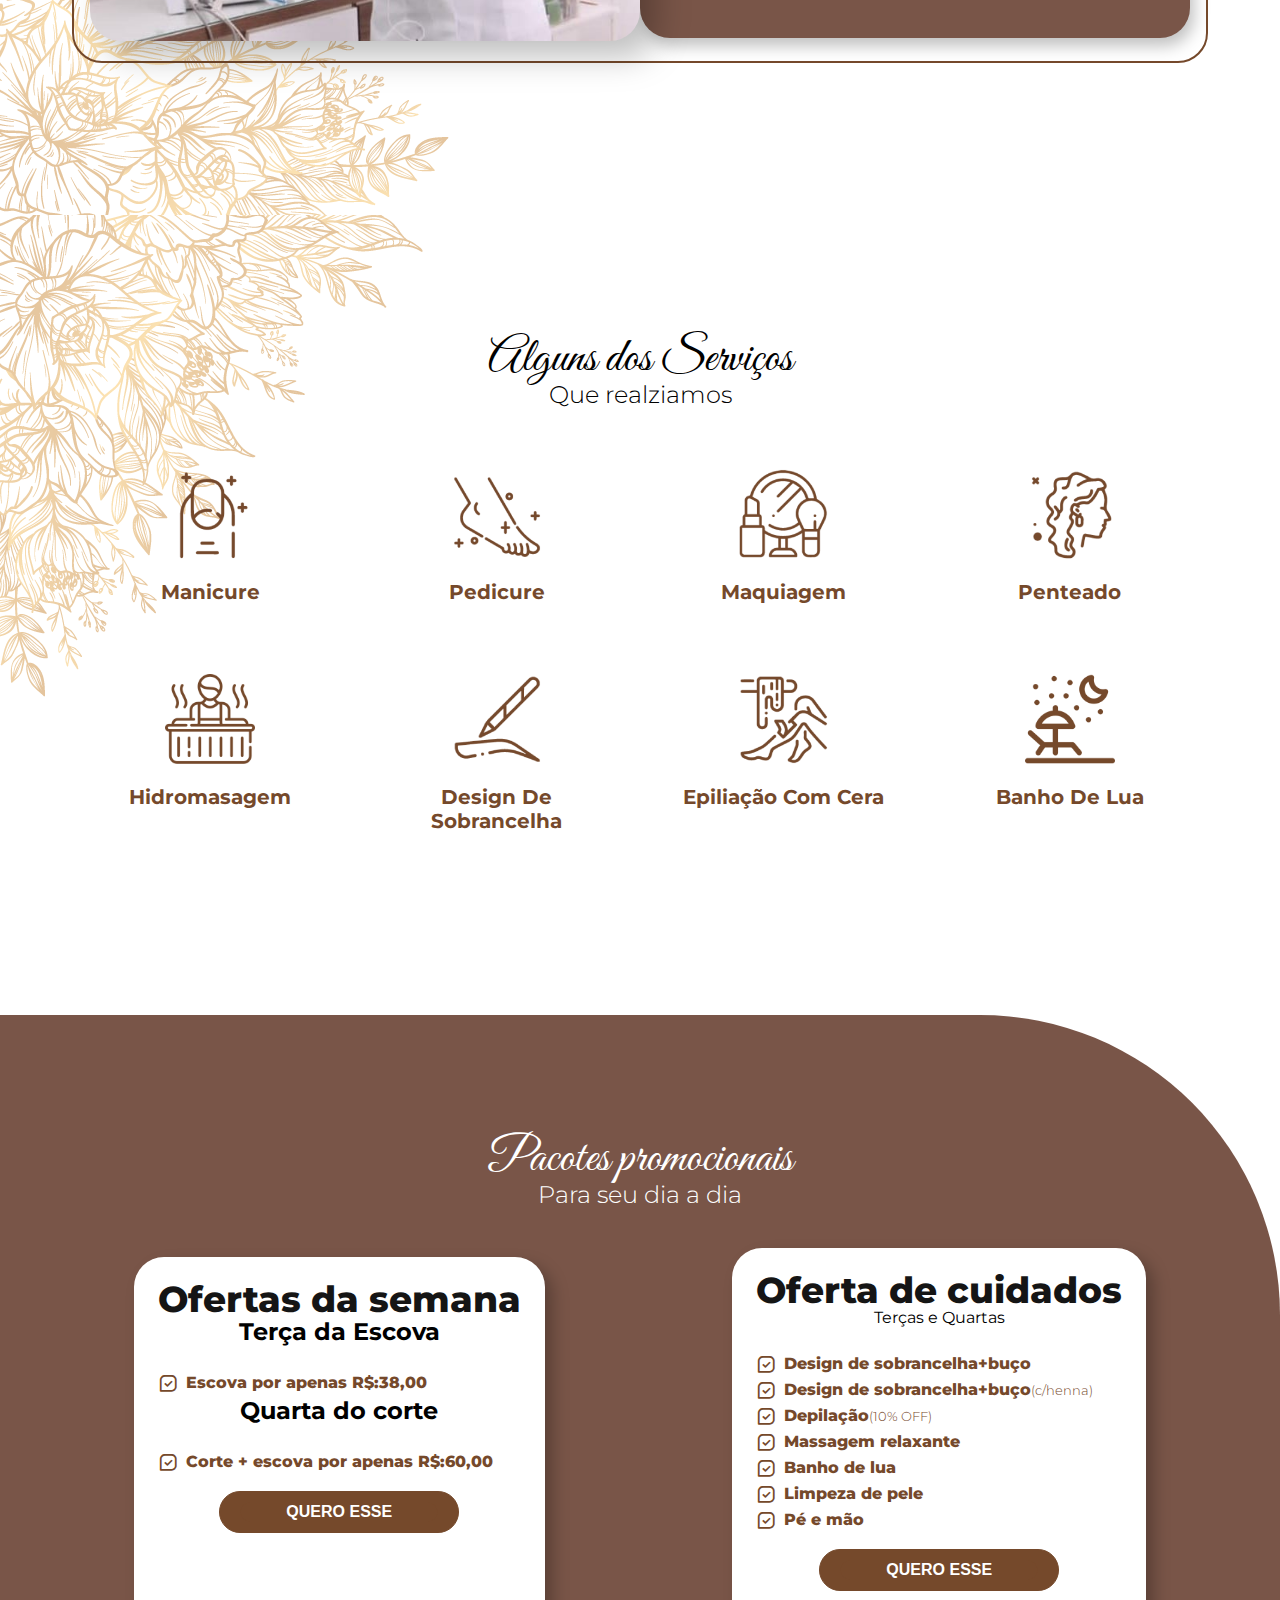
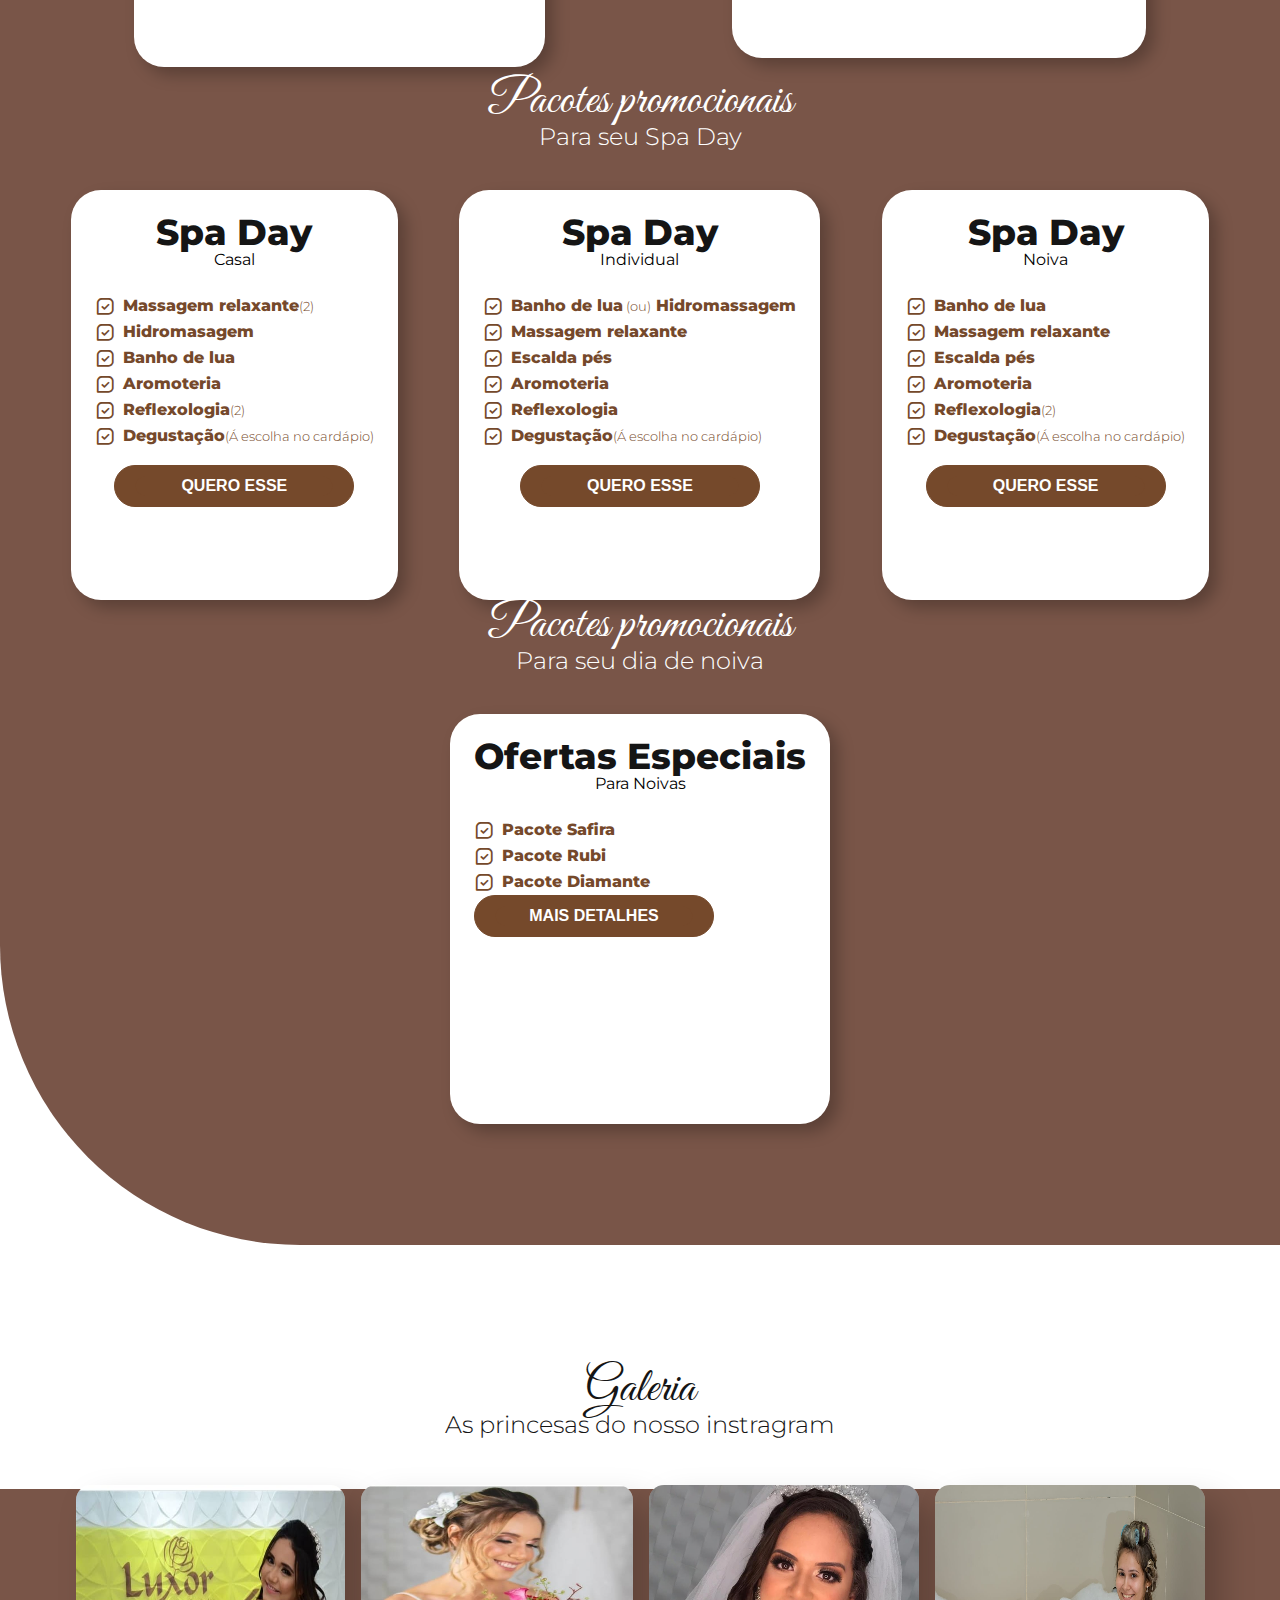
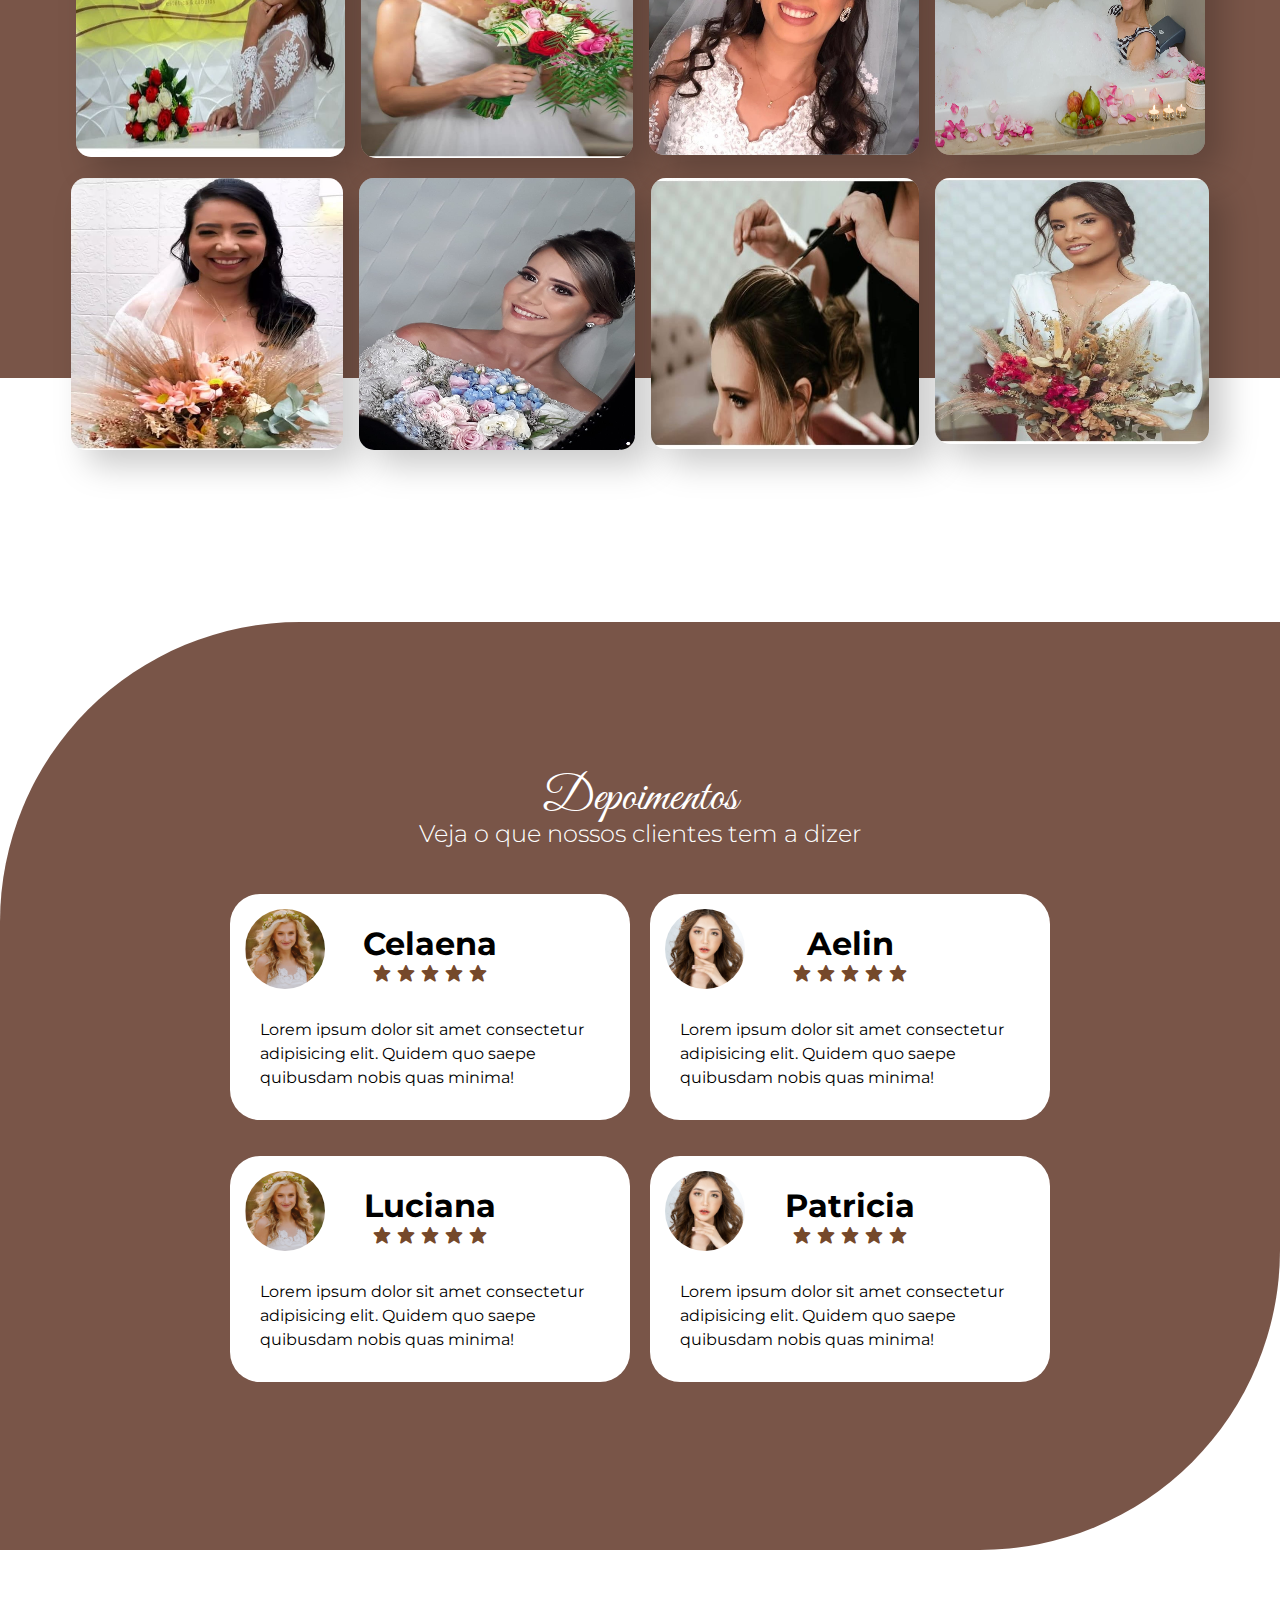
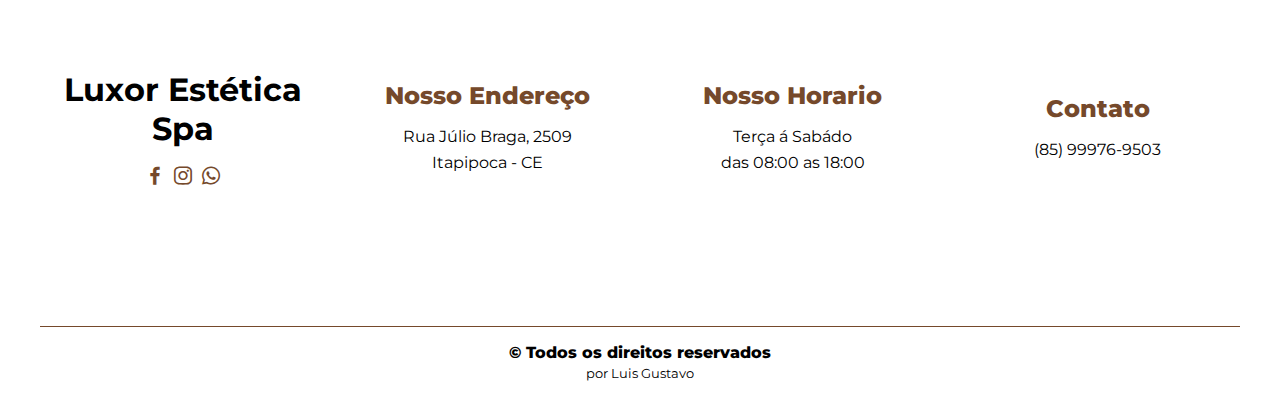
==== commit a90e7869: "alterações 07/11 tarde" ====
--- a/index.html
+++ b/index.html
@@ -41,7 +41,8 @@
             <div class="container">
                 <div class="row">
                     <div class="hero__img">
-                        <img src="assests/img/home-img.png" alt="">
+                        <img src="/WhatsApp_Image_2023-10-27_at_08.34.42__1_-removebg-preview.png" alt=""> 
+                        
                     </div>
                     <div class="hero__content">
                         <h1>Luxor estética,<br><span>há mais de 15 anos transformando seu autoestima</span></h1>
@@ -545,7 +546,7 @@
                         <img src="/WhatsApp Image 2023-10-27 at 12.31.57-fotor-20231027125511.png" alt="">
                     </div>
                     <div class="gallery__img">
-                        <img src="/WhatsApp Image 2023-10-27 at 12.31.57 (1)-fotor-20231027125834.png" alt="">
+                        <img src="/WhatsApp Image 2023-11-03 at 12.03.17-fotor-2023110315418.png" alt="">
                     </div>
                     <div class="gallery__img">
                         <img src="/WhatsApp Image 2023-10-28 at 14.08.26-fotor-20231031152534.png" alt="">
@@ -554,7 +555,7 @@
                         <img src="/WhatsApp Image 2023-10-27 at 12.31.56 (1)-fotor-2023102713122.png" alt="">
                     </div>
                     <div class="gallery__img">
-                        <img src="/WhatsApp Image 2023-10-28 at 14.08.27-fotor-20231031153110.png" alt="">
+                        <img src="/WhatsApp Image 2023-11-03 at 12.03.18-fotor-2023110315956.png" alt="">
                     </div>
                     <div class="gallery__img">
                         <img src="/WhatsApp Image 2023-10-27 at 13.19.08-fotor-2023102713209.png" alt="">
--- a/assests/css/style.css
+++ b/assests/css/style.css
@@ -292,6 +292,7 @@
     align-items: center;
     justify-content: center;
     
+    
 }
 .hero__content h1{
     font-family: var(--font-cursive);
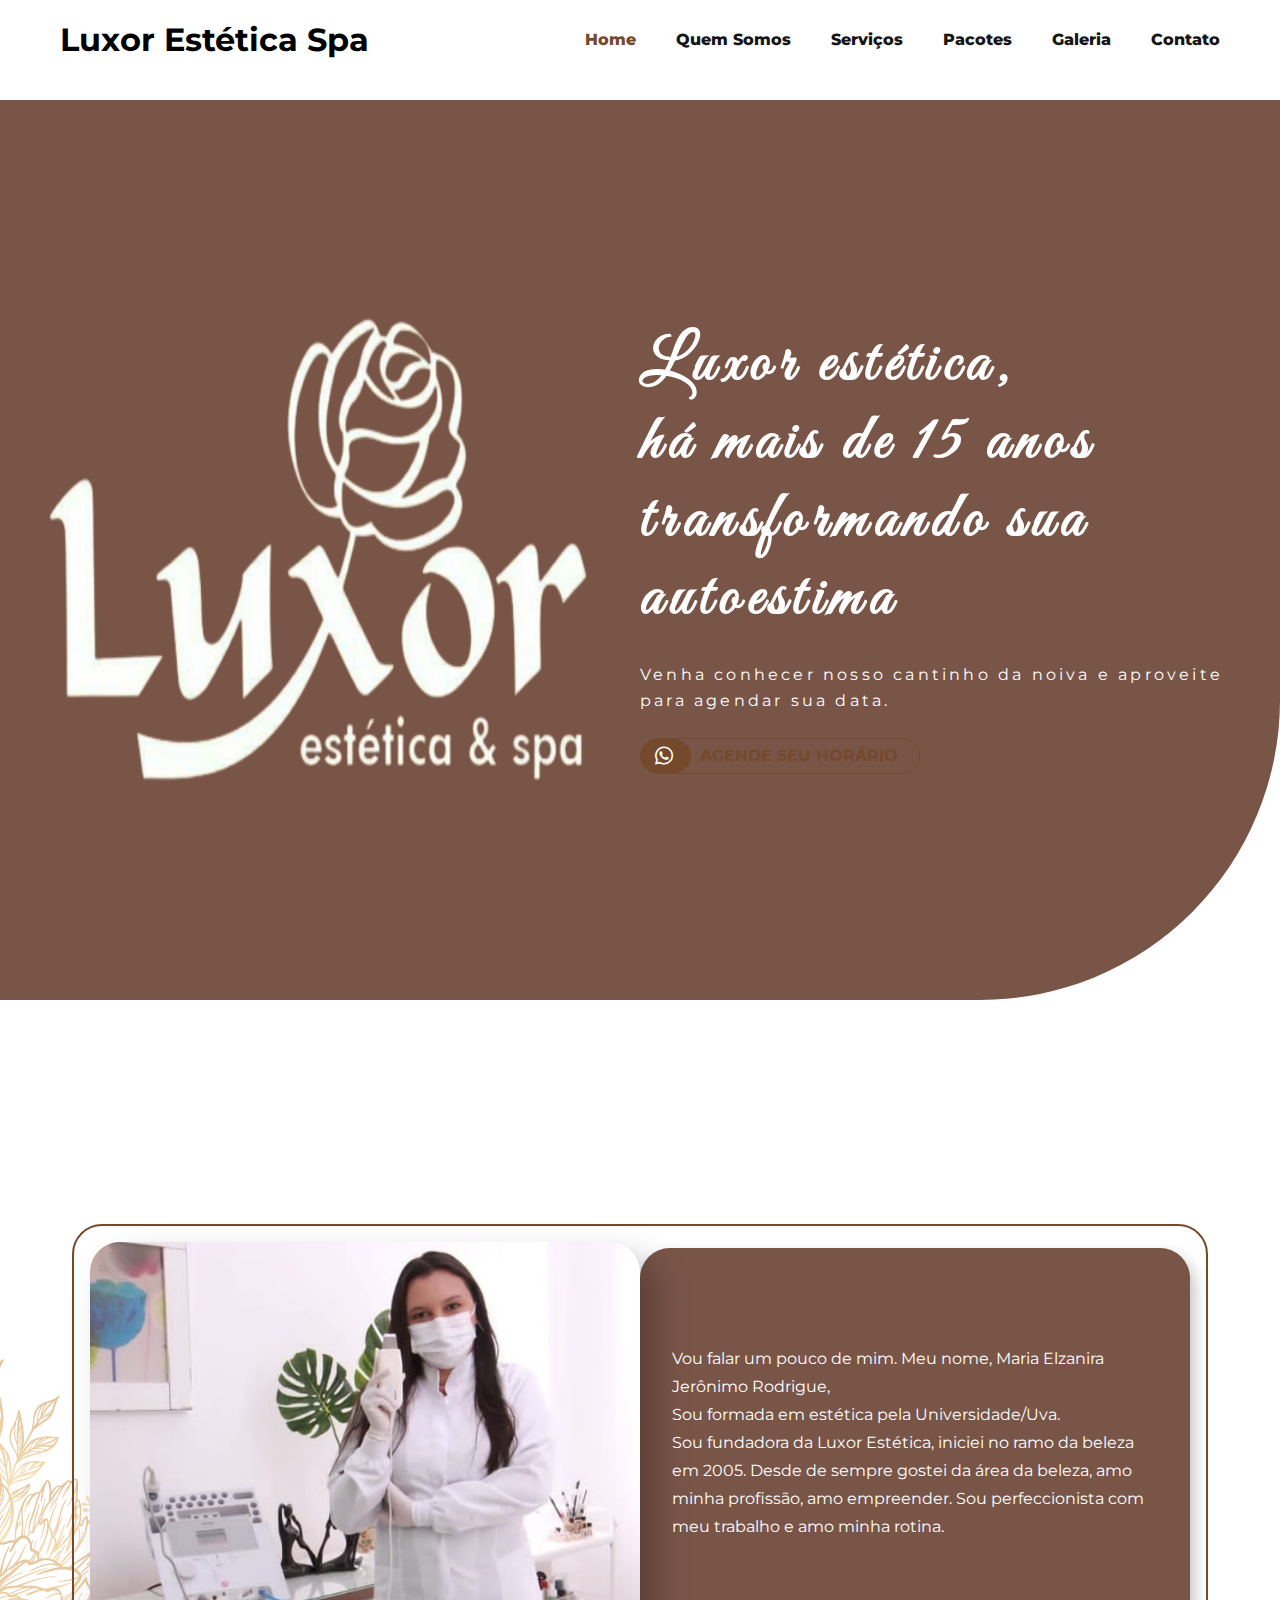
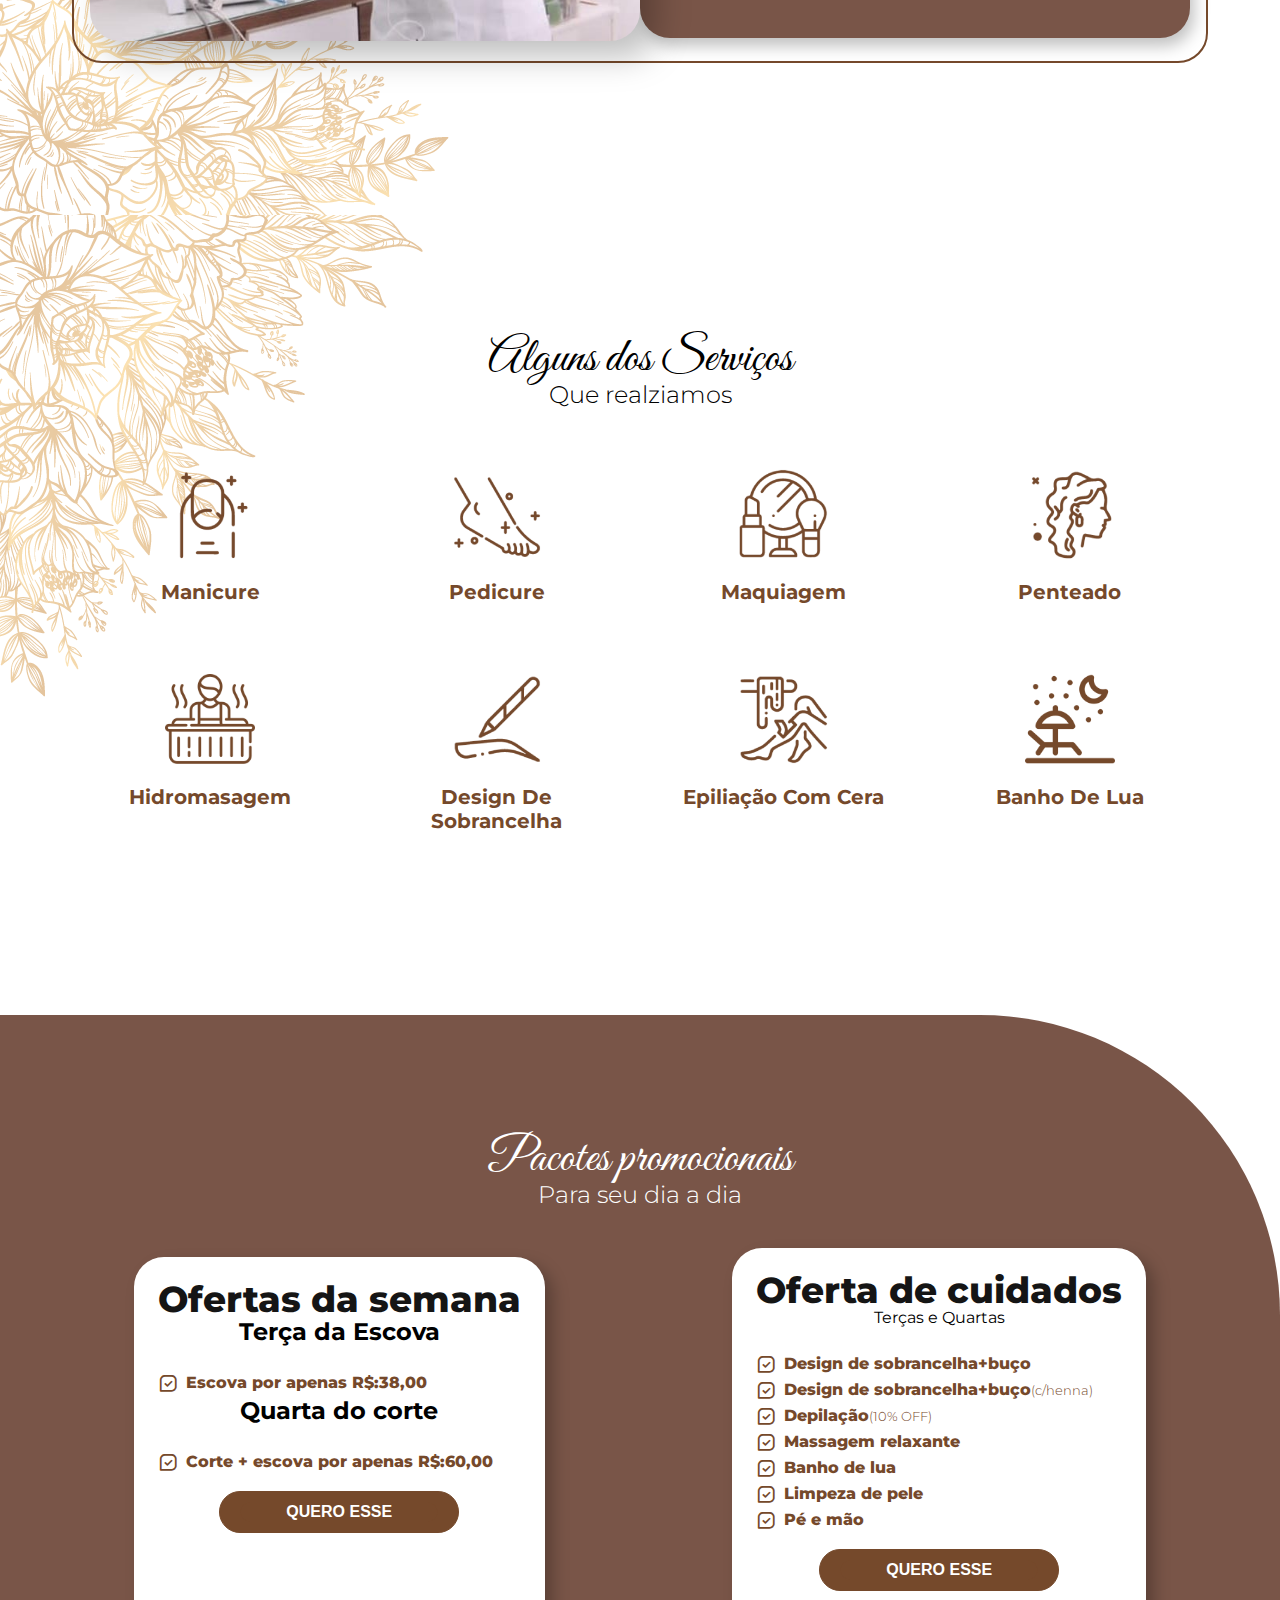
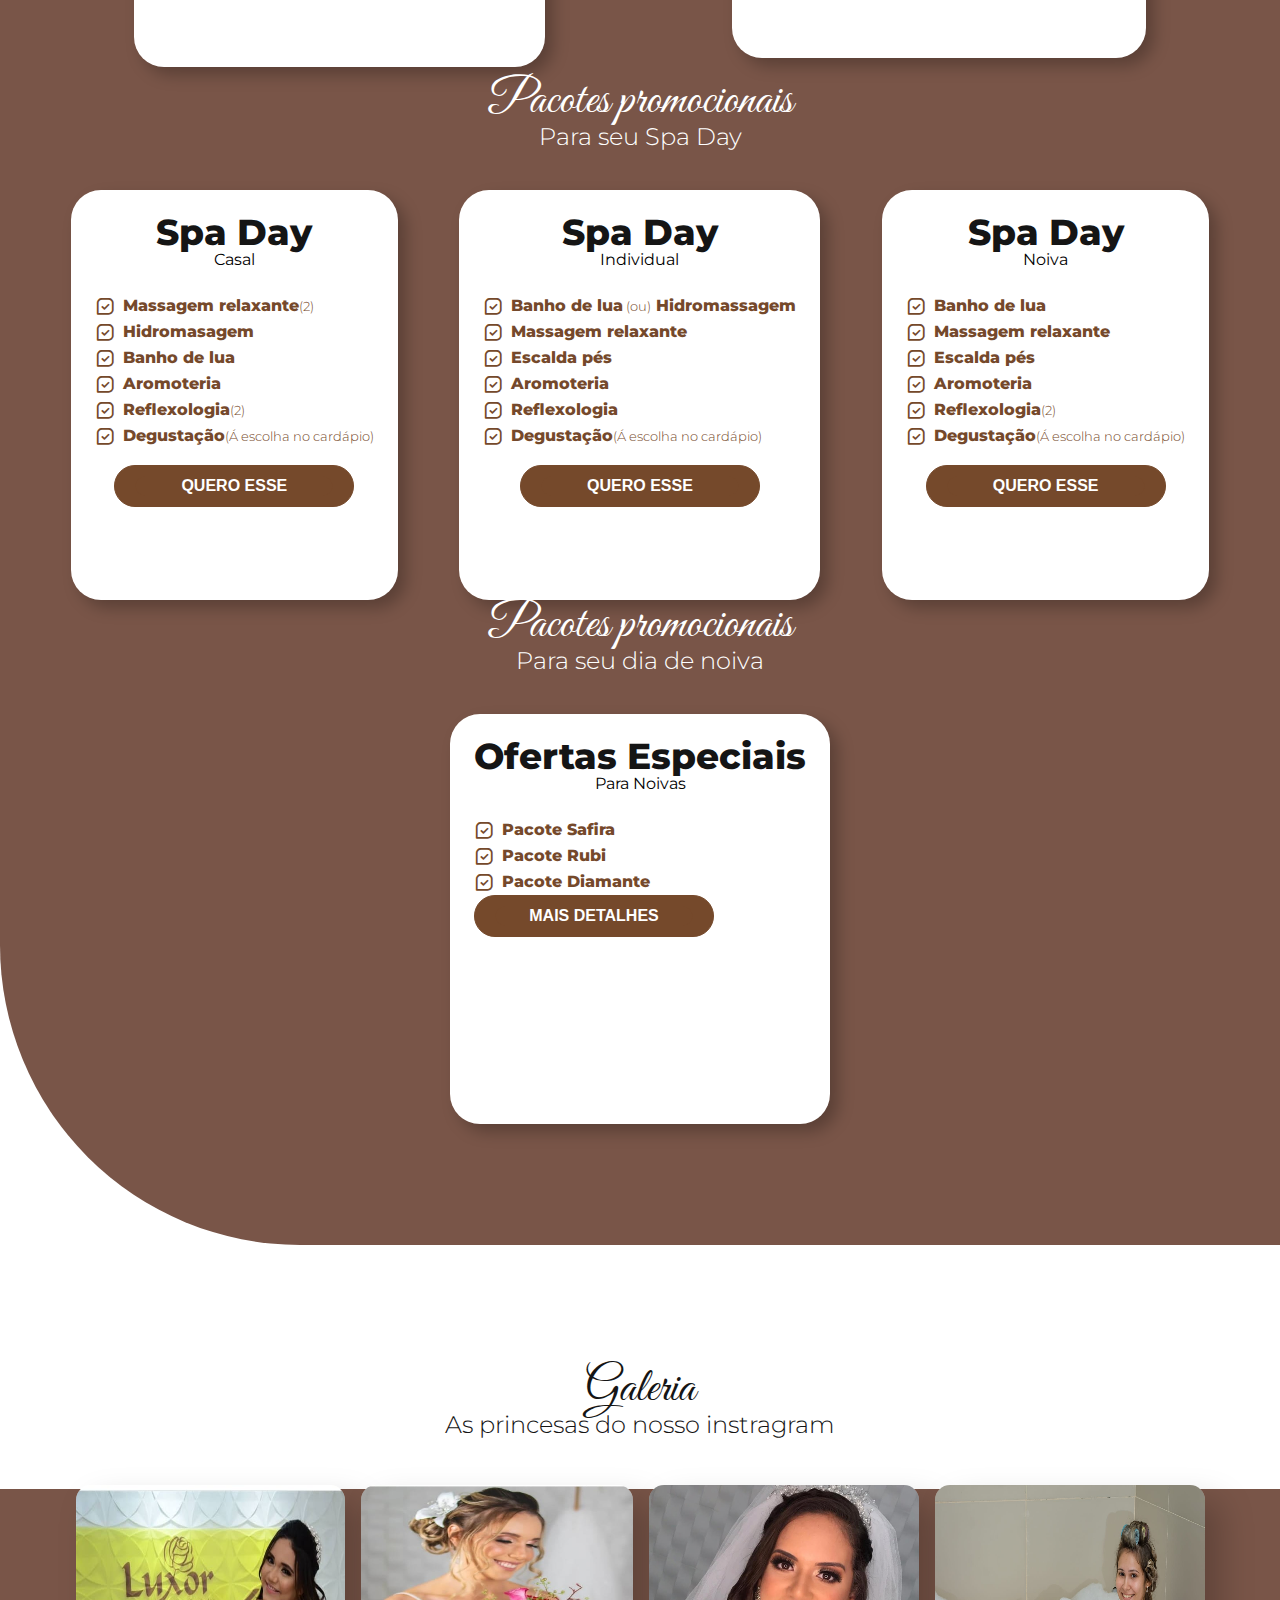
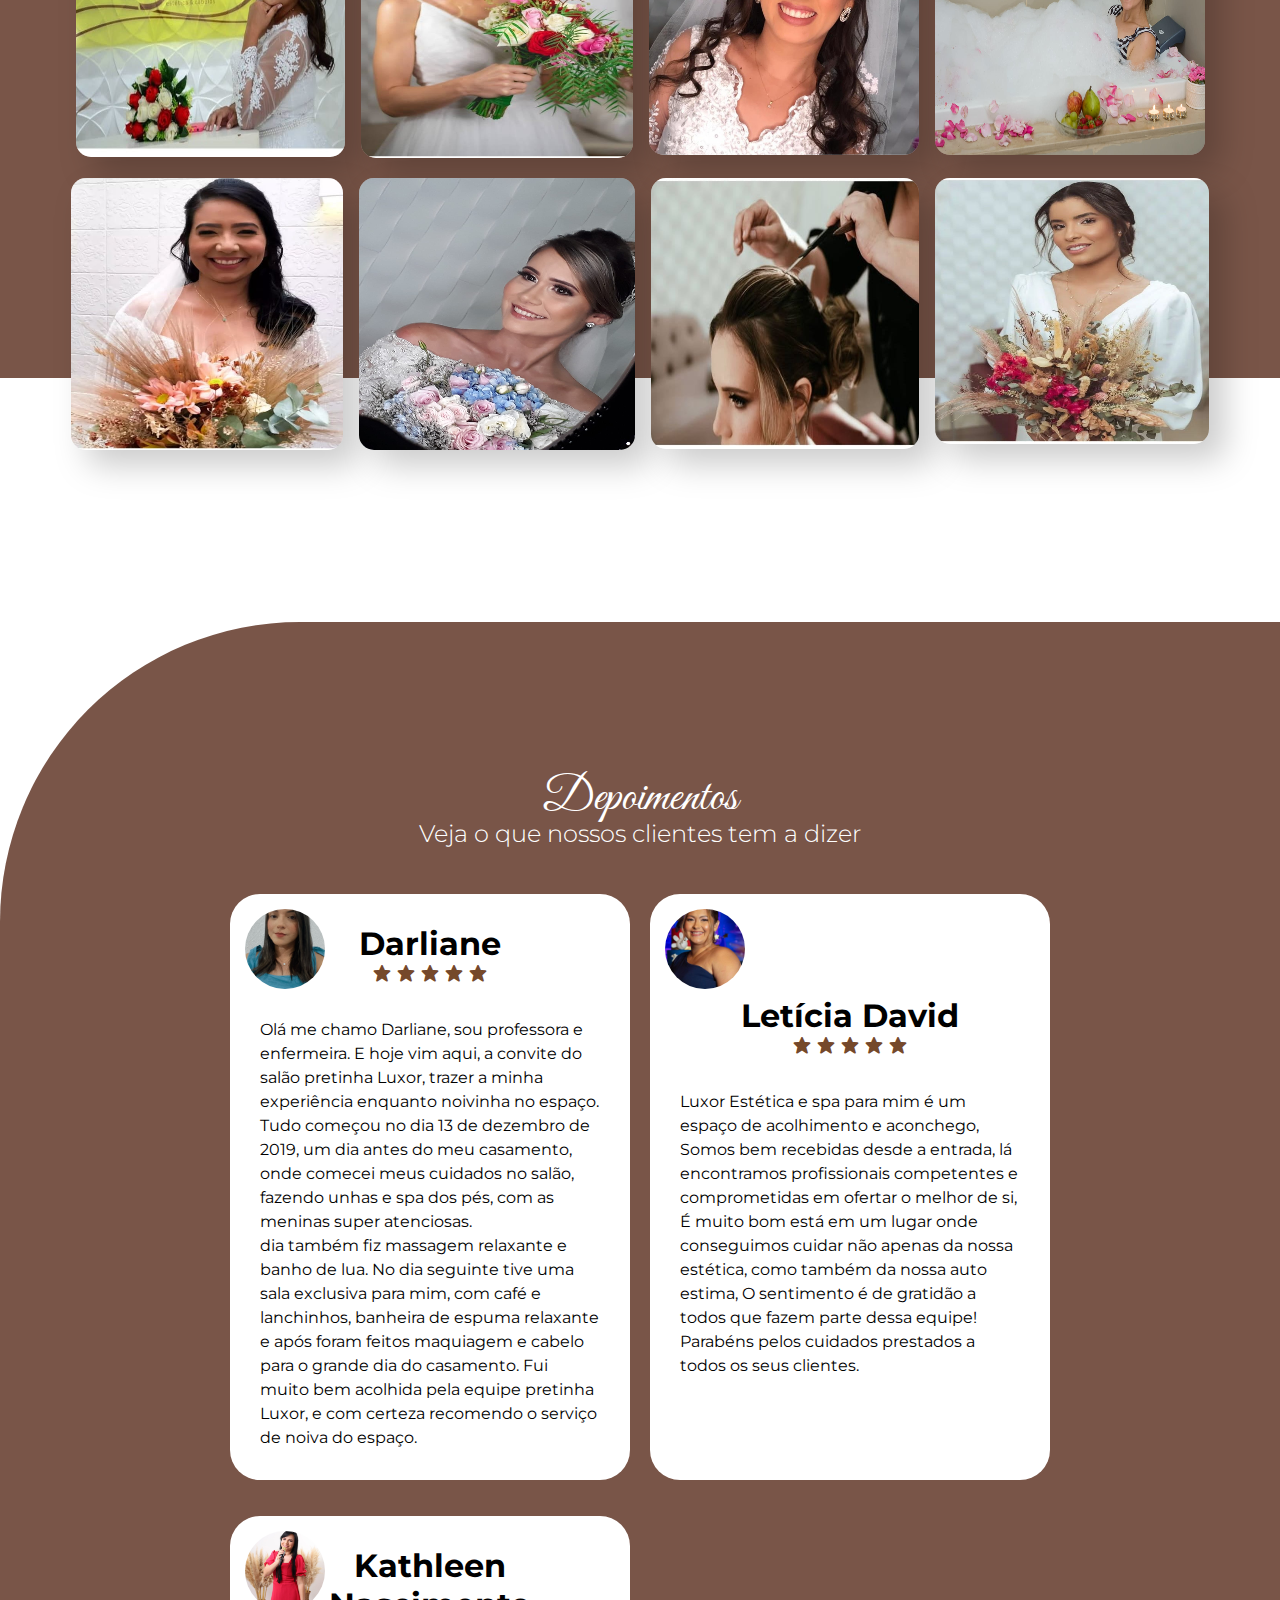
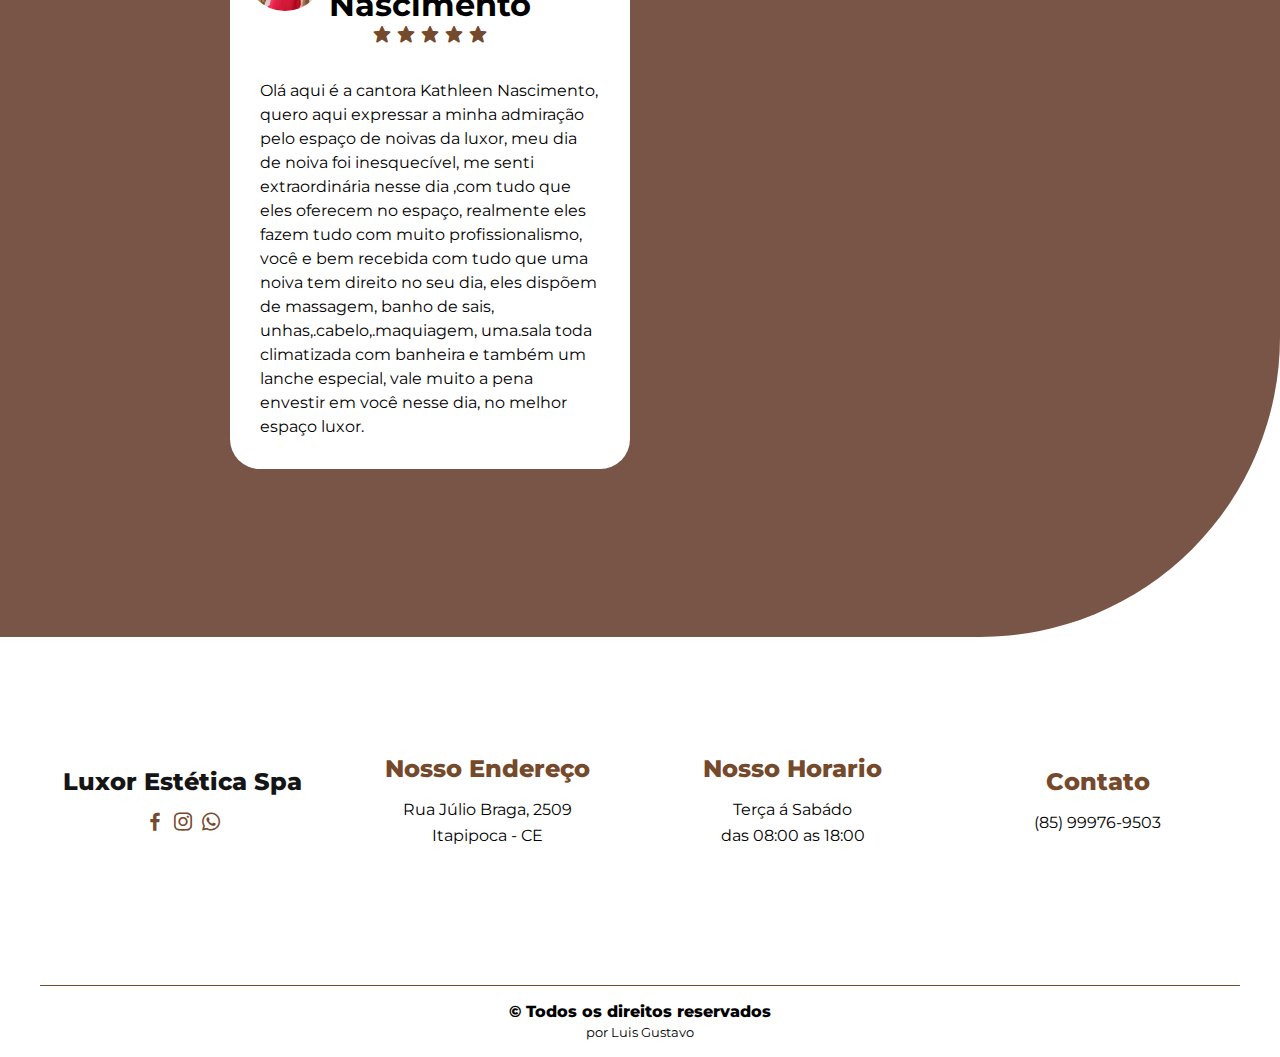
==== commit 5aa64e17: "alterações 16/11 tarde" ====
--- a/index.html
+++ b/index.html
@@ -45,7 +45,7 @@
                         
                     </div>
                     <div class="hero__content">
-                        <h1>Luxor estética,<br><span>há mais de 15 anos transformando seu autoestima</span></h1>
+                        <h1>Luxor estética,<br><span>há mais de 15 anos transformando sua autoestima</span></h1>
                         <p>Venha conhecer nosso cantinho da noiva e aproveite para agendar sua data.</p>
                         <a href="https://api.whatsapp.com/send/?phone=558899769503&text=Ol%C3%A1%2C+gostaria+de+agendar+o+meu+momento+Luxor%21&type=phone_number&app_absent=0" target="_blank" class="btn btn__outline"><i class='bx bxl-whatsapp'></i>agende seu horário</a>
                     </div>
@@ -578,11 +578,69 @@
                 <div class="testimonials__card container grid">
                     <div class="testimonials__item flex">
                         <div class="testimonials__img">
-                            <img src="assests/img/depoimentos/depoimento-1.png" alt="">
+                            <img src="/WhatsApp Image 2023-11-07 at 20.20.15.jpeg" alt="">
                         </div>
                         <div class="testimonials__box">
                             <div class="testimonials__name">
-                                <h1>Celaena</h1>
+                                <h1>Darliane</h1>
+                                <i class='bx bxs-star star__icon' ></i>
+                                <i class='bx bxs-star star__icon' ></i>
+                                <i class='bx bxs-star star__icon' ></i>
+                                <i class='bx bxs-star star__icon' ></i>
+                                <i class='bx bxs-star star__icon' ></i>
+                            </div>
+                            <div class="testimonials__descripition">
+                                <p>Olá me chamo Darliane, sou professora e enfermeira. E hoje vim aqui, a convite do salão pretinha Luxor, trazer a minha experiência enquanto noivinha no espaço. <br>Tudo começou no dia 13 de dezembro de 2019, um dia antes do meu casamento, onde comecei meus cuidados no salão, fazendo unhas e spa dos pés, com as meninas super atenciosas.
+                                    <br /> dia também fiz massagem relaxante e banho de lua. 
+                                    No dia seguinte tive uma sala exclusiva para mim, com café e lanchinhos, banheira de espuma relaxante e após foram feitos maquiagem e cabelo para o grande dia do casamento. Fui muito bem acolhida pela equipe pretinha Luxor, e com certeza recomendo o serviço de noiva do espaço.</p>
+                            </div>
+                        </div>
+                    </div>
+                    <div class="testimonials__item flex">
+                        <div class="testimonials__img">
+                            <img src="/WhatsApp Image 2023-11-07 at 19.47.23.jpeg" alt="">
+                        </div>
+                        <div class="testimonials__box">
+                            <div class="testimonials__name">
+                                <h1>Letícia David</h1>
+                                <i class='bx bxs-star star__icon' ></i>
+                                <i class='bx bxs-star star__icon' ></i>
+                                <i class='bx bxs-star star__icon' ></i>
+                                <i class='bx bxs-star star__icon' ></i>
+                                <i class='bx bxs-star star__icon' ></i>
+                            </div>
+                            <div class="testimonials__descripition">
+                                <p>Luxor Estética e spa para mim é um espaço de acolhimento e aconchego, Somos bem recebidas desde a entrada, lá encontramos profissionais competentes e comprometidas em ofertar o melhor de si, 
+                                    É muito bom está em um lugar onde conseguimos cuidar não apenas da nossa estética, como também da nossa auto estima,
+                                    O sentimento é de gratidão a todos que fazem parte dessa equipe! Parabéns pelos cuidados prestados a todos os seus clientes.</p>
+                            </div>
+                        </div>
+                    </div>
+                    <div class="testimonials__item flex">
+                        <div class="testimonials__img">
+                            <img src="/WhatsApp Image 2023-11-08 at 09.18.51.jpeg" alt="">
+                        </div>
+                        <div class="testimonials__box">
+                            <div class="testimonials__name">
+                                <h1>Kathleen Nascimento</h1>
+                                <i class='bx bxs-star star__icon' ></i>
+                                <i class='bx bxs-star star__icon' ></i>
+                                <i class='bx bxs-star star__icon' ></i>
+                                <i class='bx bxs-star star__icon' ></i>
+                                <i class='bx bxs-star star__icon' ></i>
+                            </div>
+                            <div class="testimonials__descripition">
+                                <p>Olá  aqui é a cantora Kathleen Nascimento, quero   aqui expressar a minha admiração pelo espaço de noivas da luxor, meu dia de noiva foi inesquecível, me senti extraordinária nesse dia ,com tudo que eles oferecem no espaço, realmente eles fazem tudo com muito profissionalismo,  você e bem recebida com tudo que uma noiva tem direito no seu dia, eles dispõem de massagem, banho de sais, unhas,.cabelo,.maquiagem, uma.sala toda climatizada com banheira e também um lanche especial, vale muito a pena envestir em você nesse dia, no melhor espaço luxor.</p>
+                            </div>
+                        </div>
+                    </div>
+                   <!-- <div class="testimonials__item flex">
+                        <div class="testimonials__img">
+                            <img src="assests/img/depoimentos/depoimento-2.png" alt="">
+                        </div>
+                        <div class="testimonials__box">
+                            <div class="testimonials__name">
+                                <h1>Patricia</h1>
                                 <i class='bx bxs-star star__icon' ></i>
                                 <i class='bx bxs-star star__icon' ></i>
                                 <i class='bx bxs-star star__icon' ></i>
@@ -594,64 +652,7 @@
                                     Quidem quo saepe quibusdam nobis quas minima!</p>
                             </div>
                         </div>
-                    </div>
-                    <div class="testimonials__item flex">
-                        <div class="testimonials__img">
-                            <img src="assests/img/depoimentos/depoimento-2.png" alt="">
-                        </div>
-                        <div class="testimonials__box">
-                            <div class="testimonials__name">
-                                <h1>Aelin</h1>
-                                <i class='bx bxs-star star__icon' ></i>
-                                <i class='bx bxs-star star__icon' ></i>
-                                <i class='bx bxs-star star__icon' ></i>
-                                <i class='bx bxs-star star__icon' ></i>
-                                <i class='bx bxs-star star__icon' ></i>
-                            </div>
-                            <div class="testimonials__descripition">
-                                <p>Lorem ipsum dolor sit amet consectetur adipisicing elit. 
-                                    Quidem quo saepe quibusdam nobis quas minima!</p>
-                            </div>
-                        </div>
-                    </div>
-                    <div class="testimonials__item flex">
-                        <div class="testimonials__img">
-                            <img src="assests/img/depoimentos/depoimento-1.png" alt="">
-                        </div>
-                        <div class="testimonials__box">
-                            <div class="testimonials__name">
-                                <h1>Luciana</h1>
-                                <i class='bx bxs-star star__icon' ></i>
-                                <i class='bx bxs-star star__icon' ></i>
-                                <i class='bx bxs-star star__icon' ></i>
-                                <i class='bx bxs-star star__icon' ></i>
-                                <i class='bx bxs-star star__icon' ></i>
-                            </div>
-                            <div class="testimonials__descripition">
-                                <p>Lorem ipsum dolor sit amet consectetur adipisicing elit. 
-                                    Quidem quo saepe quibusdam nobis quas minima!</p>
-                            </div>
-                        </div>
-                    </div>
-                    <div class="testimonials__item flex">
-                        <div class="testimonials__img">
-                            <img src="assests/img/depoimentos/depoimento-2.png" alt="">
-                        </div>
-                        <div class="testimonials__box">
-                            <div class="testimonials__name">
-                                <h1>Patricia</h1>
-                                <i class='bx bxs-star star__icon' ></i>
-                                <i class='bx bxs-star star__icon' ></i>
-                                <i class='bx bxs-star star__icon' ></i>
-                                <i class='bx bxs-star star__icon' ></i>
-                                <i class='bx bxs-star star__icon' ></i>
-                            </div>
-                            <div class="testimonials__descripition">
-                                <p>Lorem ipsum dolor sit amet consectetur adipisicing elit. 
-                                    Quidem quo saepe quibusdam nobis quas minima!</p>
-                            </div>
-                        </div>
-                    </div>
+                    </div> -->
                 </div>
             </div>
         </section>
@@ -659,7 +660,7 @@
     <footer class="footer" id="contact">
         <div class="footer__list section container grid">
             <div class="footer__data">
-                <h1>Luxor Estética Spa</h1>
+                <h2 id="estetic">Luxor Estética Spa</h2>
                 <div class="footer__data-social">
                     <a href="https://www.facebook.com/elzanira.rodrigues" target="_blank"><i class='bx bxl-facebook social__icon'></i></a>
                     <a href="https://www.instagram.com/salaoluxor/" target="_blank"><i class='bx bxl-instagram social__icon' ></i></a>
--- a/assests/css/style.css
+++ b/assests/css/style.css
@@ -60,6 +60,10 @@
 }
 a{
     text-decoration: none;
+}
+
+#estetic {
+    color: #151515;
 }
 #safi{
     width: 240px;
